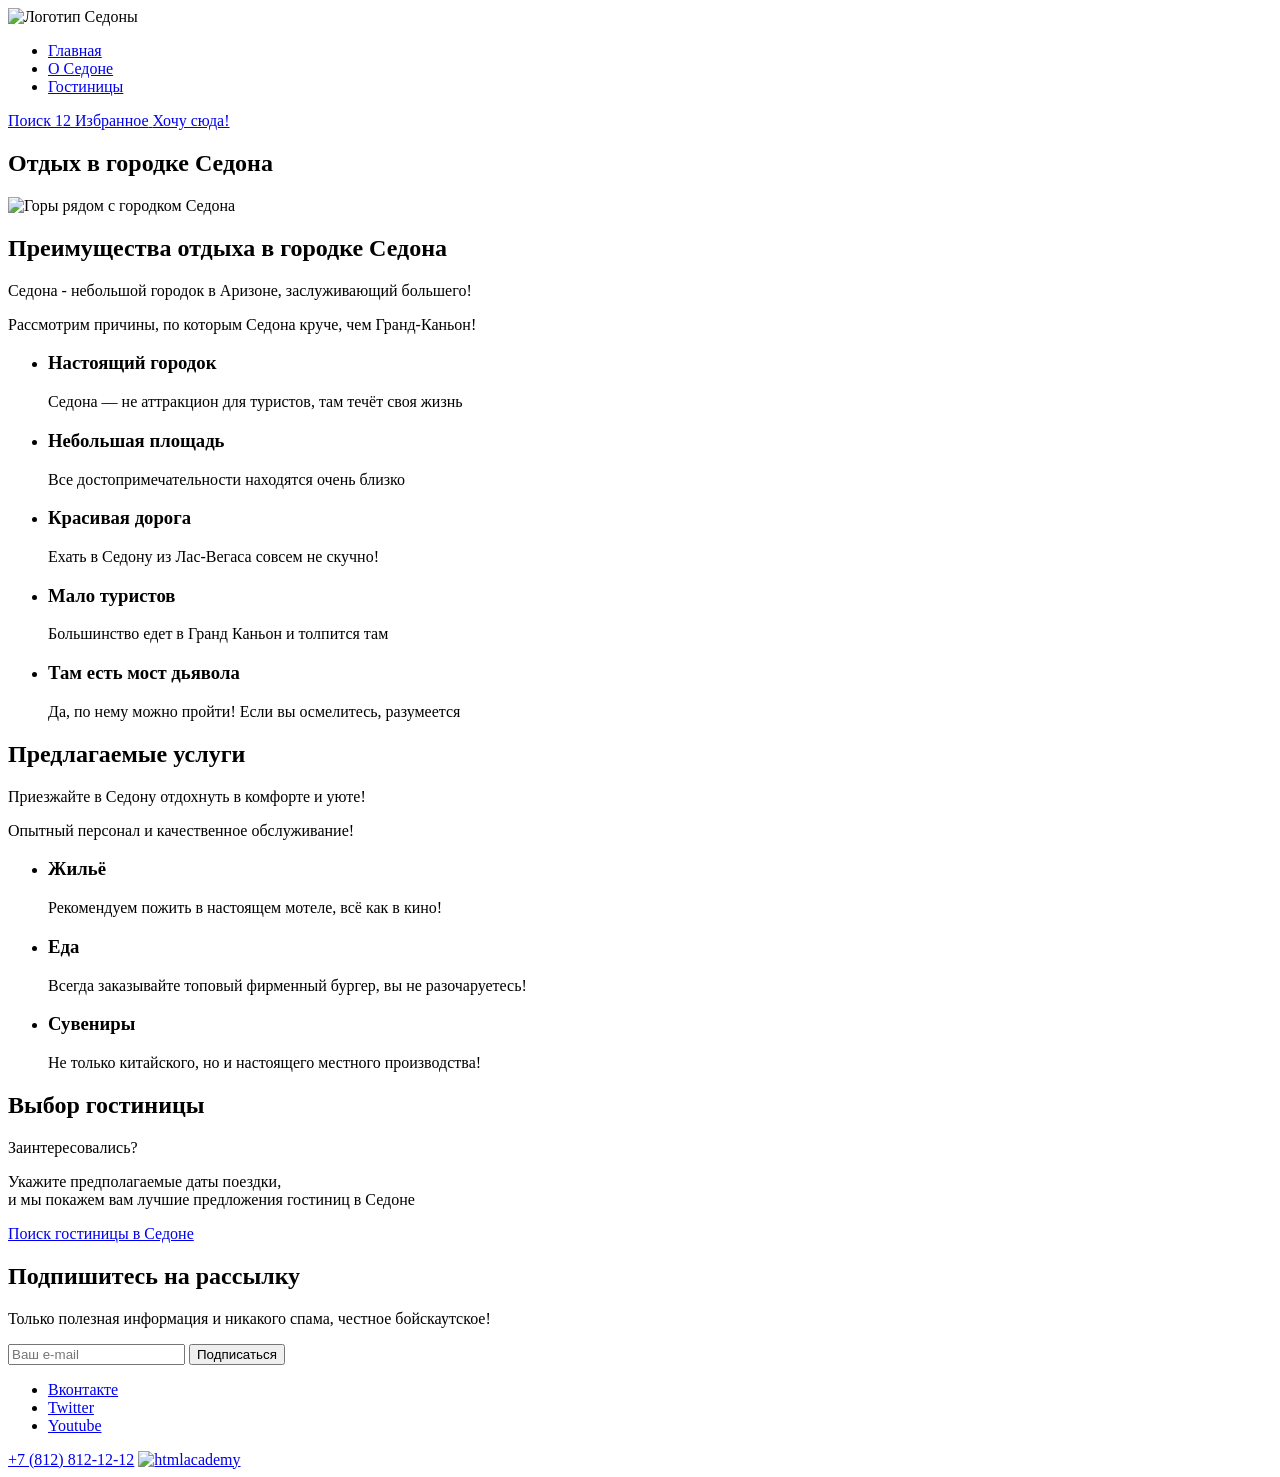
==== index.html @ 70a32791 "Добавляет небольшие правки по разметке" ====
<!DOCTYPE html>
<html lang="ru">
  <head>
    <meta charset="utf-8">
    <meta name="viewport" content="width=device-width, initial-scale=1">
    <title>HTML Academy: Седона</title>
  </head>
  <body>
    <header class="header">
      <a class="logo">
        <img src="#" alt="Логотип Седоны">
      </a>
      <nav class="navigation">
        <ul class="navigation-list">
          <li class="navigation-item">
            <a class="navigation-link" href="#">Главная</a>
          </li>
          <li class="navigation-item">
            <a class="navigation-link" href="#">О Седоне</a>
          </li>
          <li class="navigation-item">
            <a class="navigation-link" href="/catalog.html">Гостиницы</a>
          </li>
        </ul>
      </nav>
      <div class="user-bar">
        <a class="search-link" href="#">
          <span class="visually-hidden">Поиск</span>
        </a>
        <a class="favourites" href="#">
          <span class="favourites-count">12</span>
          <span class="visually-hidden">Избранное</span>
        </a>
        <a class="button-link" href="#">Хочу сюда!</a>
      </div>
    </header>
    <main>
      <section class="hero">
        <h1 class="visually-hidden">Отдых в городке Седона</h1>
        <img class="hero-img" src="#" alt="Горы рядом с городком Седона">
      </section>
      <section class="advantages">
        <h2 class="visually-hidden">Преимущества отдыха в городке Седона</h2>
        <p class="advantages-title">Седона - небольшой городок в Аризоне, заслуживающий большего!</p>
        <p class="advantages-text">Рассмотрим причины, по которым Седона круче, чем Гранд-Каньон!</p>
        <ul class="advantages-list">
          <li class="advantages-item">
            <h3 class="advantages-item-title">Настоящий городок</h3>
            <p class="advantages-item-text">Седона — не аттракцион для туристов, там течёт своя жизнь</p>
          </li>
          <li class="advantages-item">
            <h3 class="advantages-item-title">Небольшая площадь</h3>
            <p class="advantages-item-text">Все достопримечательности находятся очень близко</p>
          </li>
          <li class="advantages-item">
            <h3 class="advantages-item-title">Красивая дорога</h3>
            <p class="advantages-item-text">Ехать в Седону из Лас-Вегаса совсем не скучно!</p>
          </li>
          <li class="advantages-item">
            <h3 class="advantages-item-title">Мало туристов</h3>
            <p class="advantages-item-text">Большинство едет в Гранд Каньон и толпится там</p>
          </li>
          <li class="advantages-item">
            <h3 class="advantages-item-title">Там есть мост дьявола</h3>
            <p class="advantages-item-text">Да, по нему можно пройти! Если вы осмелитесь, разумеется</p>
          </li>
        </ul>
      </section>
      <section class="services">
        <h2 class="visually-hidden">Предлагаемые услуги</h2>
        <p class="services-title">Приезжайте в Седону отдохнуть в комфорте и уюте!</p>
        <p class="services-text">Опытный персонал и качественное обслуживание!</p>
        <ul class="services-list">
          <li class="services-item">
            <h3 class="services-item-title servises-item-title-housing">Жильё</h3>
            <p class="services-item-text">Рекомендуем пожить в настоящем мотеле, всё как в кино!</p>
          </li>
          <li class="services-item">
            <h3 class="services-item-title servises-item-title-eat">Еда</h3>
            <p class="services-item-text">Всегда заказывайте
топовый фирменный бургер, вы не разочаруетесь!</p>
          </li>
          <li class="services-item">
            <h3 class="services-item-title services-item-title-souvenirs">Сувениры</h3>
            <p class="services-item-text">Не только китайского,
но и настоящего местного производства!</p>
          </li>
        </ul>
      </section>
      <section class="hotel-search">
        <h2 class="visually-hidden">Выбор гостиницы</h2>
        <p class="hotel-search-title">Заинтересовались?</p>
        <p class="hotel-search-text">Укажите предполагаемые даты поездки,<br>
          и мы покажем вам лучшие предложения гостиниц в Седоне</p>
        <a class="button-link" href="#">Поиск гостиницы в Седоне</a>
      </section>
      <section class="subscription">
        <h2 class="subscription-title">Подпишитесь на рассылку</h2>
        <p class="subscription-text">Только полезная информация и никакого спама, честное бойскаутское!</p>
        <form class="subscription-form" method="post" action="https://echo.htmlacademy.ru/">
          <input class="subscription-input-email" type="email" name="email" placeholder="Ваш e-mail" required="required">
          <button class="subscription-button" type="submit">Подписаться</button>
        </form>
      </section>
    </main>
    <footer class="footer">
      <ul class="social-list">
        <li class="social-item">
          <a class="social-link social-link-vk" href="#">Вконтакте</a>
        </li>
        <li class="social-item">
          <a class="social-link social-link-twitter" href="#">Twitter</a>
        </li>
        <li class="social-item">
          <a class="social-link social-link-youtube" href="#">Youtube</a>
        </li>
      </ul>
      <a class="footer-phone" href="tel:+78128121212">+7 (812) 812-12-12</a>
      <a class="footer-academy" href="https://htmlacademy.ru/intensive/htmlcss">
        <img src="#" alt="htmlacademy">
      </a>
    </footer>
  </body>
</html>
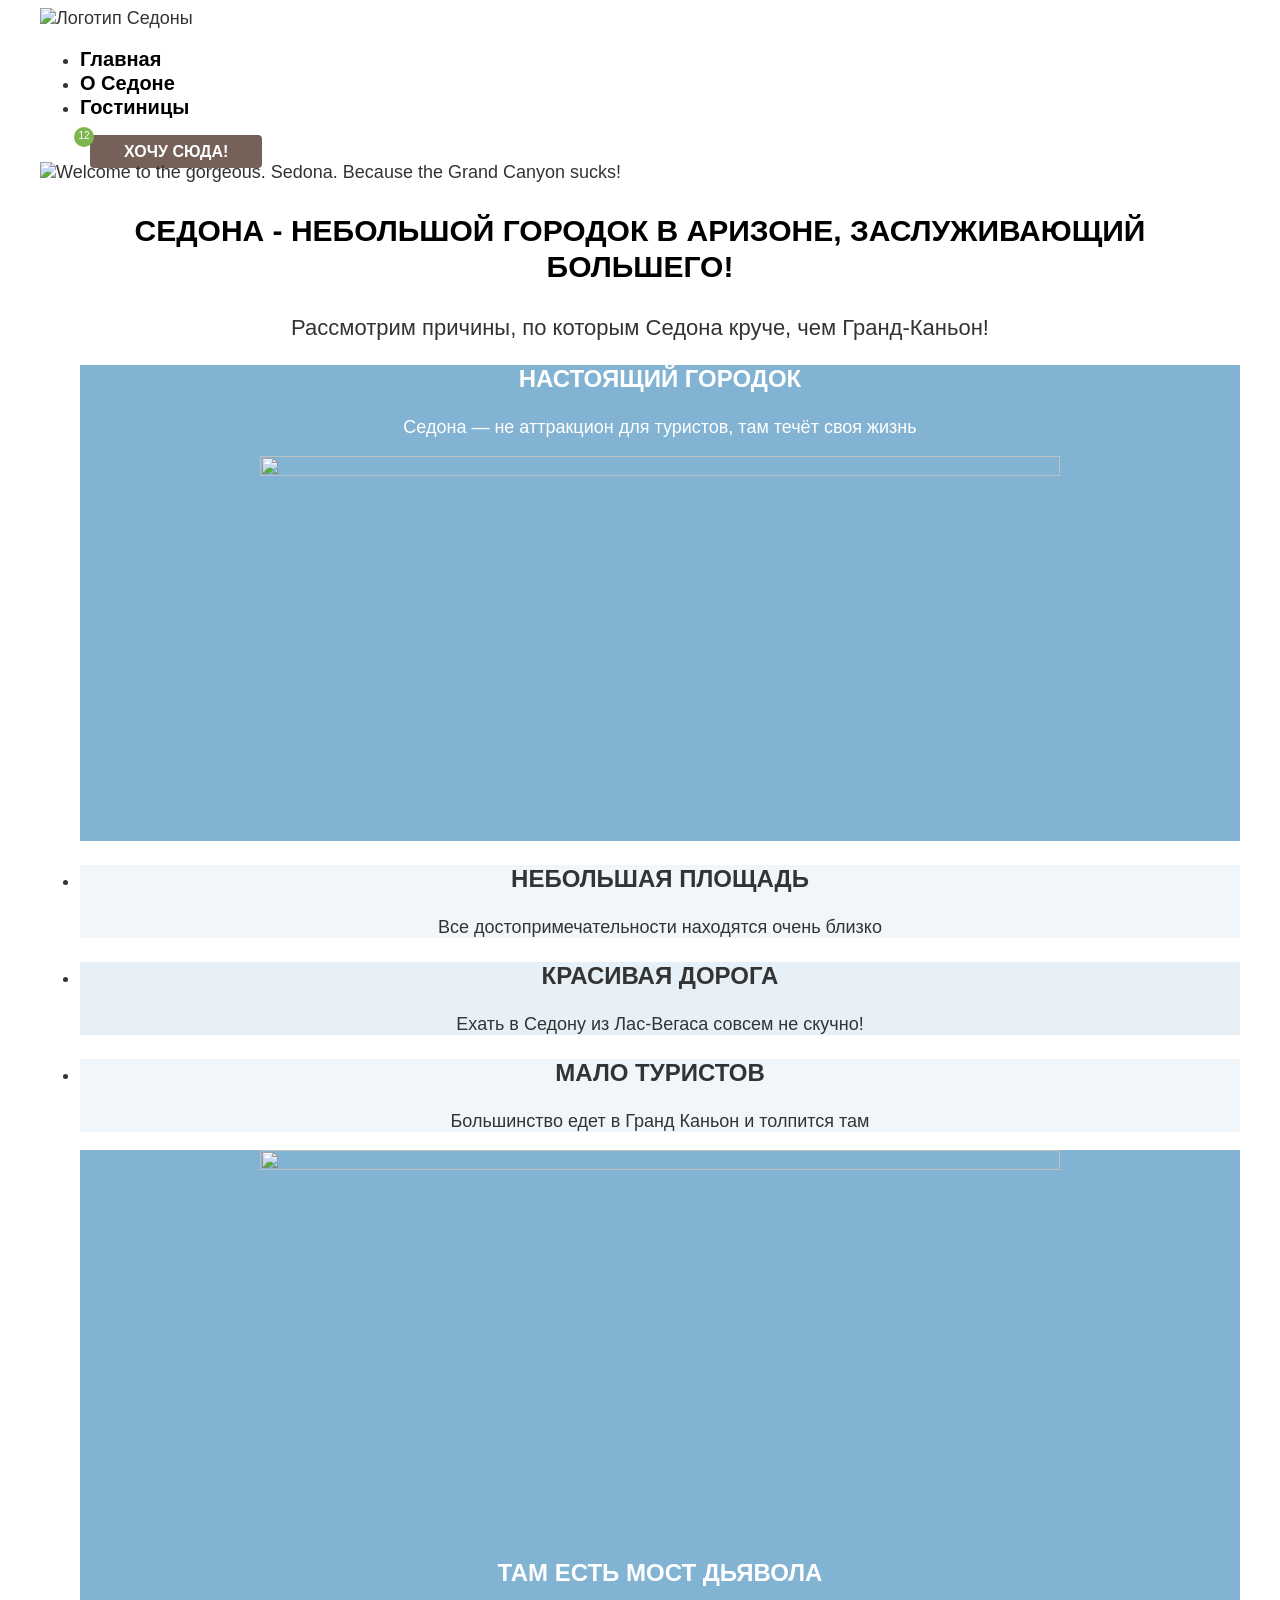
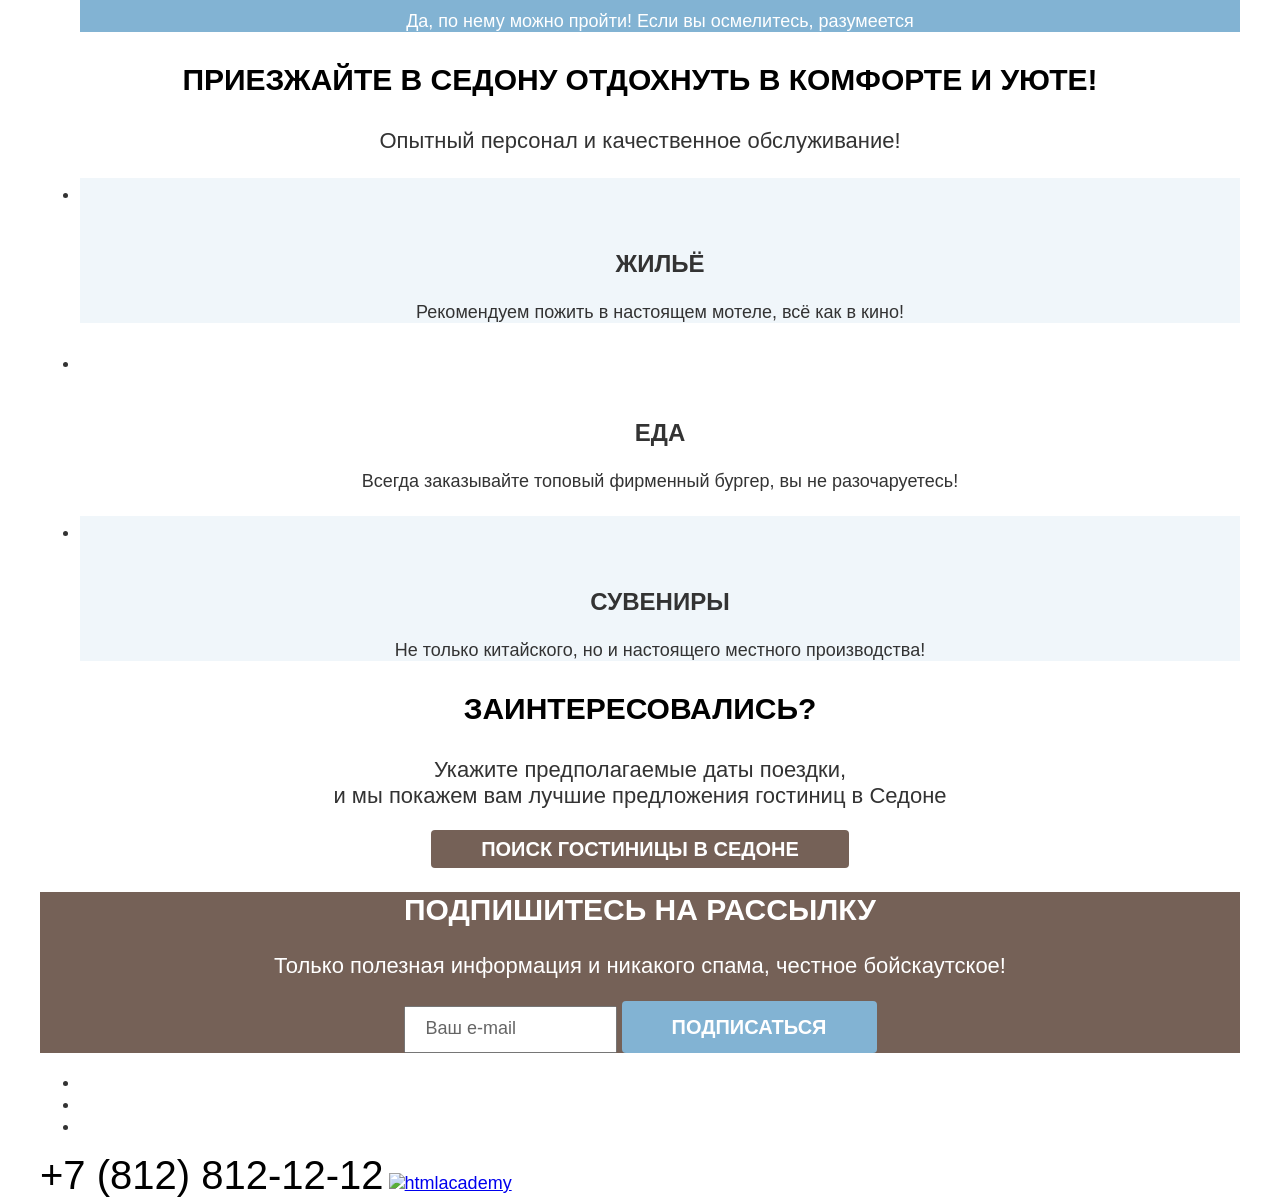
==== commit 04b554b5: "Добавляет базовую стилизацию страницы index.html" ====
--- a/index.html
+++ b/index.html
@@ -4,121 +4,136 @@
     <meta charset="utf-8">
     <meta name="viewport" content="width=device-width, initial-scale=1">
     <title>HTML Academy: Седона</title>
+    <link href="styles/styles.css" rel="stylesheet">
   </head>
   <body>
     <header class="header">
-      <a class="logo">
-        <img src="#" alt="Логотип Седоны">
-      </a>
-      <nav class="navigation">
-        <ul class="navigation-list">
-          <li class="navigation-item">
-            <a class="navigation-link" href="#">Главная</a>
-          </li>
-          <li class="navigation-item">
-            <a class="navigation-link" href="#">О Седоне</a>
-          </li>
-          <li class="navigation-item">
-            <a class="navigation-link" href="/catalog.html">Гостиницы</a>
-          </li>
-        </ul>
-      </nav>
-      <div class="user-bar">
-        <a class="search-link" href="#">
-          <span class="visually-hidden">Поиск</span>
+      <div class="container">
+        <a class="logo">
+          <img src="images/logo.svg" width="140" height="70" alt="Логотип Седоны">
         </a>
-        <a class="favourites" href="#">
-          <span class="favourites-count">12</span>
-          <span class="visually-hidden">Избранное</span>
-        </a>
-        <a class="button-link" href="#">Хочу сюда!</a>
+        <nav class="navigation">
+          <ul class="navigation-list">
+            <li class="navigation-item">
+              <a class="navigation-link" href="#">Главная</a>
+            </li>
+            <li class="navigation-item">
+              <a class="navigation-link" href="#">О Седоне</a>
+            </li>
+            <li class="navigation-item">
+              <a class="navigation-link" href="catalog.html">Гостиницы</a>
+            </li>
+          </ul>
+        </nav>
+        <div class="user-bar">
+          <a class="search-link" href="#">
+            <span class="visually-hidden">Поиск</span>
+          </a>
+          <a class="favourites" href="#">
+            <span class="favourites-count">12</span>
+            <span class="visually-hidden">Избранное</span>
+          </a>
+          <a class="button" href="#">Хочу сюда!</a>
+        </div>
       </div>
     </header>
     <main>
-      <section class="hero">
-        <h1 class="visually-hidden">Отдых в городке Седона</h1>
-        <img class="hero-img" src="#" alt="Горы рядом с городком Седона">
-      </section>
-      <section class="advantages">
-        <h2 class="visually-hidden">Преимущества отдыха в городке Седона</h2>
-        <p class="advantages-title">Седона - небольшой городок в Аризоне, заслуживающий большего!</p>
-        <p class="advantages-text">Рассмотрим причины, по которым Седона круче, чем Гранд-Каньон!</p>
-        <ul class="advantages-list">
-          <li class="advantages-item">
-            <h3 class="advantages-item-title">Настоящий городок</h3>
-            <p class="advantages-item-text">Седона — не аттракцион для туристов, там течёт своя жизнь</p>
+      <div class="container">
+        <section class="hero">
+          <h1 class="visually-hidden">Отдых в городке Седона</h1>
+          <img class="hero-img" src="images/welcome-sedona.png" width="1200" height="485" alt="Welcome to the gorgeous. Sedona. Because the Grand Canyon sucks!">
+        </section>
+        <section class="advantages align-center">
+          <h2 class="visually-hidden">Преимущества отдыха в городке Седона</h2>
+          <p class="section-title">Седона - небольшой городок в Аризоне, заслуживающий большего!</p>
+          <p class="section-top-text">Рассмотрим причины, по которым Седона круче, чем Гранд-Каньон!</p>
+          <ul class="advantages-list">
+            <li class="advantages-item">
+              <h3 class="item-title advantages-item-title">Настоящий городок</h3>
+              <p class="item-text advantages-item-text">Седона — не аттракцион для туристов, там течёт своя жизнь</p>
+              <img class="advantages-item-img" src="images/sedona-city-1.jpg" width="800" height="385" alt="">
+            </li>
+            <li class="advantages-item">
+              <h3 class="item-title advantages-item-title">Небольшая площадь</h3>
+              <p class="item-text advantages-item-text">Все достопримечательности находятся очень близко</p>
+            </li>
+            <li class="advantages-item">
+              <h3 class="item-title advantages-item-title">Красивая дорога</h3>
+              <p class="item-text advantages-item-text">Ехать в Седону из Лас-Вегаса совсем не скучно!</p>
+            </li>
+            <li class="advantages-item">
+              <h3 class="item-title advantages-item-title">Мало туристов</h3>
+              <p class="item-text advantages-item-text">Большинство едет в Гранд Каньон и толпится там</p>
+            </li>
+            <li class="advantages-item">
+              <img class="advantages-item-img" src="images/sedona-city-2.jpg" width="800" height="385" alt="">
+              <h3 class="item-title advantages-item-title">Там есть мост дьявола</h3>
+              <p class="item-text advantages-item-text">Да, по нему можно пройти! Если вы осмелитесь, разумеется</p>
+            </li>
+          </ul>
+        </section>
+        <section class="services align-center">
+          <h2 class="visually-hidden">Предлагаемые услуги</h2>
+          <p class="section-title">Приезжайте в Седону отдохнуть в комфорте и уюте!</p>
+          <p class="section-top-text">Опытный персонал и качественное обслуживание!</p>
+          <ul class="services-list">
+            <li class="services-item">
+              <h3 class="item-title services-item-title servises-item-title-housing">Жильё</h3>
+              <p class="item-text services-item-text">Рекомендуем пожить в настоящем мотеле, всё как в кино!</p>
+            </li>
+            <li class="services-item">
+              <h3 class="item-title services-item-title servises-item-title-eat">Еда</h3>
+              <p class="item-text services-item-text">Всегда заказывайте
+  топовый фирменный бургер, вы не разочаруетесь!</p>
+            </li>
+            <li class="services-item">
+              <h3 class="item-title services-item-title services-item-title-souvenirs">Сувениры</h3>
+              <p class="item-text services-item-text">Не только китайского,
+  но и настоящего местного производства!</p>
+            </li>
+          </ul>
+        </section>
+        <section class="hotel-search align-center">
+          <h2 class="visually-hidden">Выбор гостиницы</h2>
+          <p class="section-title">Заинтересовались?</p>
+          <p class="section-top-text">Укажите предполагаемые даты поездки,<br>
+            и мы покажем вам лучшие предложения гостиниц в Седоне</p>
+          <a class="button button-big" href="#">Поиск гостиницы в Седоне</a>
+        </section>
+        <section class="subscription align-center">
+          <h2 class="section-title subscription-text">Подпишитесь на рассылку</h2>
+          <p class="section-top-text subscription-text">Только полезная информация и никакого спама, честное бойскаутское!</p>
+          <form class="subscription-form" method="post" action="https://echo.htmlacademy.ru/">
+            <input class="subscription-input-email" type="email" name="email" placeholder="Ваш e-mail" required="required">
+            <input class="button button-big subscription-button" type="submit" value="Подписаться">
+          </form>
+        </section>
+      </div>
+    </main>
+    <footer class="footer">
+      <div class="container">
+        <ul class="social-list">
+          <li class="social-item">
+            <a class="social-link social-link-vk" href="#">
+              <span class="visually-hidden">Вконтакте</span>
+            </a>
           </li>
-          <li class="advantages-item">
-            <h3 class="advantages-item-title">Небольшая площадь</h3>
-            <p class="advantages-item-text">Все достопримечательности находятся очень близко</p>
+          <li class="social-item">
+            <a class="social-link social-link-telegram" href="#">
+              <span class="visually-hidden">Telegram</span>
+            </a>
           </li>
-          <li class="advantages-item">
-            <h3 class="advantages-item-title">Красивая дорога</h3>
-            <p class="advantages-item-text">Ехать в Седону из Лас-Вегаса совсем не скучно!</p>
-          </li>
-          <li class="advantages-item">
-            <h3 class="advantages-item-title">Мало туристов</h3>
-            <p class="advantages-item-text">Большинство едет в Гранд Каньон и толпится там</p>
-          </li>
-          <li class="advantages-item">
-            <h3 class="advantages-item-title">Там есть мост дьявола</h3>
-            <p class="advantages-item-text">Да, по нему можно пройти! Если вы осмелитесь, разумеется</p>
+          <li class="social-item">
+            <a class="social-link social-link-youtube" href="#">
+              <span class="visually-hidden">Youtube</span>
+            </a>
           </li>
         </ul>
-      </section>
-      <section class="services">
-        <h2 class="visually-hidden">Предлагаемые услуги</h2>
-        <p class="services-title">Приезжайте в Седону отдохнуть в комфорте и уюте!</p>
-        <p class="services-text">Опытный персонал и качественное обслуживание!</p>
-        <ul class="services-list">
-          <li class="services-item">
-            <h3 class="services-item-title servises-item-title-housing">Жильё</h3>
-            <p class="services-item-text">Рекомендуем пожить в настоящем мотеле, всё как в кино!</p>
-          </li>
-          <li class="services-item">
-            <h3 class="services-item-title servises-item-title-eat">Еда</h3>
-            <p class="services-item-text">Всегда заказывайте
-топовый фирменный бургер, вы не разочаруетесь!</p>
-          </li>
-          <li class="services-item">
-            <h3 class="services-item-title services-item-title-souvenirs">Сувениры</h3>
-            <p class="services-item-text">Не только китайского,
-но и настоящего местного производства!</p>
-          </li>
-        </ul>
-      </section>
-      <section class="hotel-search">
-        <h2 class="visually-hidden">Выбор гостиницы</h2>
-        <p class="hotel-search-title">Заинтересовались?</p>
-        <p class="hotel-search-text">Укажите предполагаемые даты поездки,<br>
-          и мы покажем вам лучшие предложения гостиниц в Седоне</p>
-        <a class="button-link" href="#">Поиск гостиницы в Седоне</a>
-      </section>
-      <section class="subscription">
-        <h2 class="subscription-title">Подпишитесь на рассылку</h2>
-        <p class="subscription-text">Только полезная информация и никакого спама, честное бойскаутское!</p>
-        <form class="subscription-form" method="post" action="https://echo.htmlacademy.ru/">
-          <input class="subscription-input-email" type="email" name="email" placeholder="Ваш e-mail" required="required">
-          <button class="subscription-button" type="submit">Подписаться</button>
-        </form>
-      </section>
-    </main>
-    <footer class="footer">
-      <ul class="social-list">
-        <li class="social-item">
-          <a class="social-link social-link-vk" href="#">Вконтакте</a>
-        </li>
-        <li class="social-item">
-          <a class="social-link social-link-twitter" href="#">Twitter</a>
-        </li>
-        <li class="social-item">
-          <a class="social-link social-link-youtube" href="#">Youtube</a>
-        </li>
-      </ul>
-      <a class="footer-phone" href="tel:+78128121212">+7 (812) 812-12-12</a>
-      <a class="footer-academy" href="https://htmlacademy.ru/intensive/htmlcss">
-        <img src="#" alt="htmlacademy">
-      </a>
+        <a class="footer-phone" href="tel:+78128121212">+7 (812) 812-12-12</a>
+        <a class="footer-academy" href="https://htmlacademy.ru/intensive/htmlcss">
+          <img src="images/html-academy.svg" width="115" height="33" alt="htmlacademy">
+        </a>
+      </div>
     </footer>
   </body>
 </html>
--- a/styles/styles.css
+++ b/styles/styles.css
@@ -0,0 +1,236 @@
+@font-face {
+	font-family: "PT Sans";
+	font-style: normal;
+	font-weight: 400;
+	src: url("../fonts/ptsans-400.woff2") format("woff2");
+	font-display: swap;
+}
+
+@font-face {
+	font-family: "PT Sans";
+	font-style: normal;
+	font-weight: 700;
+	src: url("../fonts/ptsans-700.woff2") format("woff2");
+	font-display: swap;
+}
+
+*,
+*::before,
+*::after {
+  box-sizing: border-box;
+}
+
+body {
+  font-family: "PT Sans", sans-serif;
+  font-weight: 400;
+  font-size: 18px;
+  line-height: 21px;
+  color: #333333;
+}
+
+img {
+  max-width: 100%;
+  height: auto;
+  object-fit: contain;
+}
+
+.container {
+  margin: 0 auto;
+  max-width: 1200px;
+}
+
+.visually-hidden {
+  position: absolute;
+  width: 1px;
+  height: 1px;
+  margin: -1px;
+  border: 0;
+  padding: 0;
+  white-space: nowrap;
+  clip-path: inset(100%);
+  clip: rect(0 0 0 0);
+  overflow: hidden;
+}
+
+.navigation-link {
+  font-weight: 700;
+  font-size: 20px;
+  line-height: 24px;
+  text-decoration: none;
+  color: #000000;
+}
+
+.search-link {
+  display: inline-block;
+  width: 20px;
+  height: 20px;
+  background: url("../images/search.svg") no-repeat;
+}
+
+.favourites {
+  position: relative;
+  display: inline-block;
+  width: 20px;
+  height: 20px;
+  background: url("../images/heart.svg") no-repeat;
+}
+
+.favourites-count {
+  position: absolute;
+  top: -10px;
+  right: -9px;
+  display: block;
+  padding-top: 4px;
+  width: 20px;
+  height: 20px;
+  border-radius: 50%;
+  background-color: #7DB54F;
+  font-size: 10px;
+  line-height: 10px;
+  color: #ffffff;
+  text-align: center;
+}
+
+.button {
+  padding: 8px 34px;
+  background-color: #756157;
+  border-radius: 4px;
+  font-weight: 700;
+  font-size: 16px;
+  line-height: 20px;
+  color: #ffffff;
+  text-decoration: none;
+  text-transform: uppercase;
+}
+
+.button-big {
+  padding: 8px 50px;
+  font-size:20px;
+  line-height: 36px;
+}
+
+.section-title {
+  font-weight: 700;
+  font-size: 30px;
+  line-height: 36px;
+  color: #000000;
+  text-transform: uppercase;
+}
+
+.section-top-text {
+  font-weight: 400;
+  font-size: 22px;
+  line-height: 26px;
+}
+
+.align-center {
+  text-align: center;
+}
+
+.advantages-item {
+  background-color: rgba(131, 179, 211, .12);
+}
+
+.advantages-item:nth-child(3n) {
+  background-color: rgba(131, 179, 211, .20);
+}
+
+.advantages-item:first-child,
+.advantages-item:last-child {
+  background-color: #82B3D3;
+  color: #ffffff;
+}
+
+.item-title {
+  font-size: 24px;
+  font-weight: 700;
+  line-height: 28px;
+  text-transform: uppercase;
+}
+
+.item-text {
+  font-size: 18px;
+  line-height: 21px;
+}
+
+.services-item {
+  background-color: rgba(131, 179, 211, .12);
+}
+
+.services-item:nth-child(3n+2) {
+  background-color: #ffffff;
+}
+
+.services-item-title:before {
+  display: block;
+  margin: 0 auto;
+  width: 74px;
+  height: 72px;
+}
+
+.servises-item-title-housing:before {
+  content: url('../images/housing.svg');
+}
+
+.servises-item-title-eat:before {
+  content: url('../images/eat.svg');
+}
+
+.services-item-title-souvenirs::before {
+  content: url('../images/souvenir.svg');
+}
+
+.subscription {
+  background: #756157 url("../images/subscribe-bg.jpg") no-repeat;
+  background-size: 100% auto;
+}
+
+.subscription-text {
+  color: #ffffff;
+}
+
+.subscription-input-email {
+  padding: 14px 20px;
+}
+
+.subscription-input-email::placeholder {
+  font-family: "PT Sans", sans-serif;
+  font-size: 18px;
+  line-height: 24px;
+  color: #000000;
+  opacity: 60%;
+}
+
+.subscription-button {
+  background-color: #82B3D3;
+  color: #ffffff;
+  border: 0;
+  cursor: pointer;
+}
+
+.social-link {
+  display: inline-block;
+  height: 17px;
+}
+
+.social-link-vk {
+  width: 24px;
+  background: url("../images/vk.svg") no-repeat;
+}
+
+.social-link-telegram {
+  width: 18px;
+  background: url("../images/telegram.svg") no-repeat;
+}
+
+.social-link-youtube {
+  width: 22px;
+  background: url("../images/youtube.svg") no-repeat;
+}
+
+.footer-phone {
+  font-size: 40px;
+  line-height: 40px;;
+  color: #000000;
+  text-decoration: none;
+}
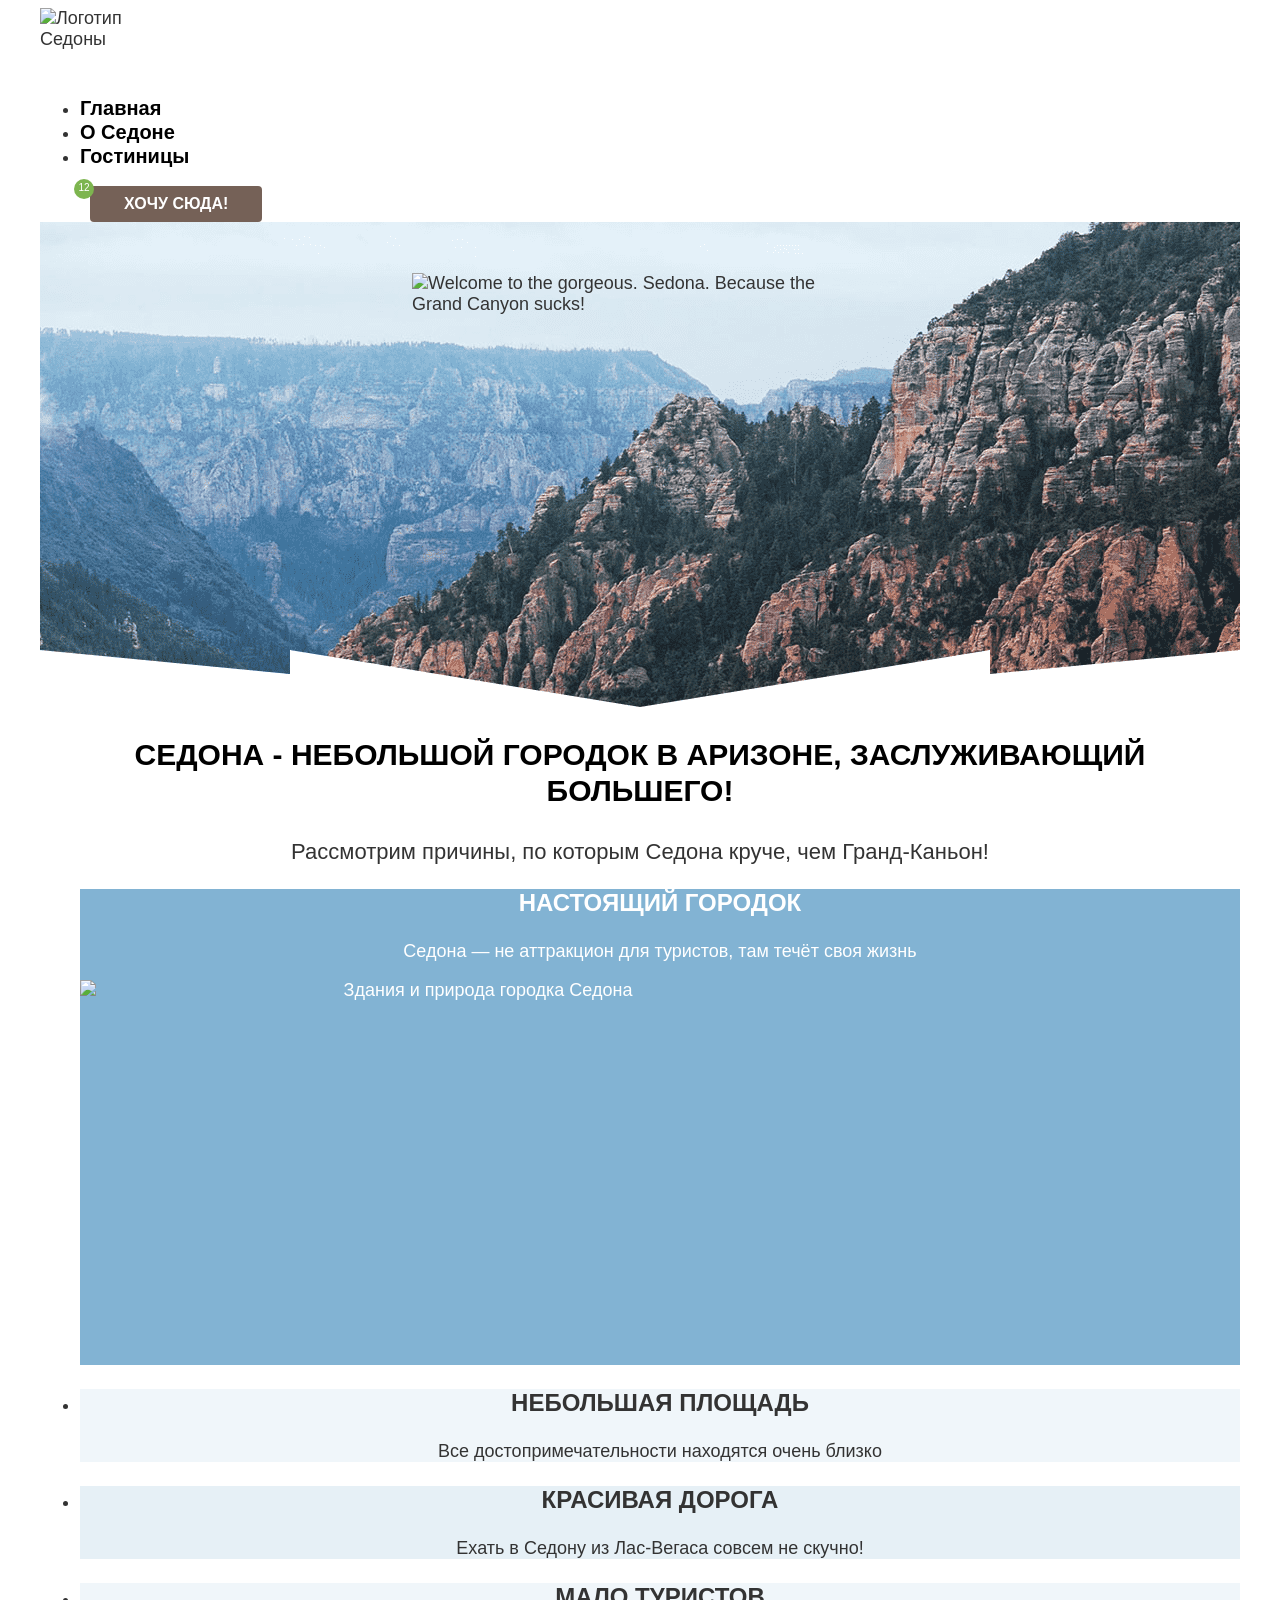
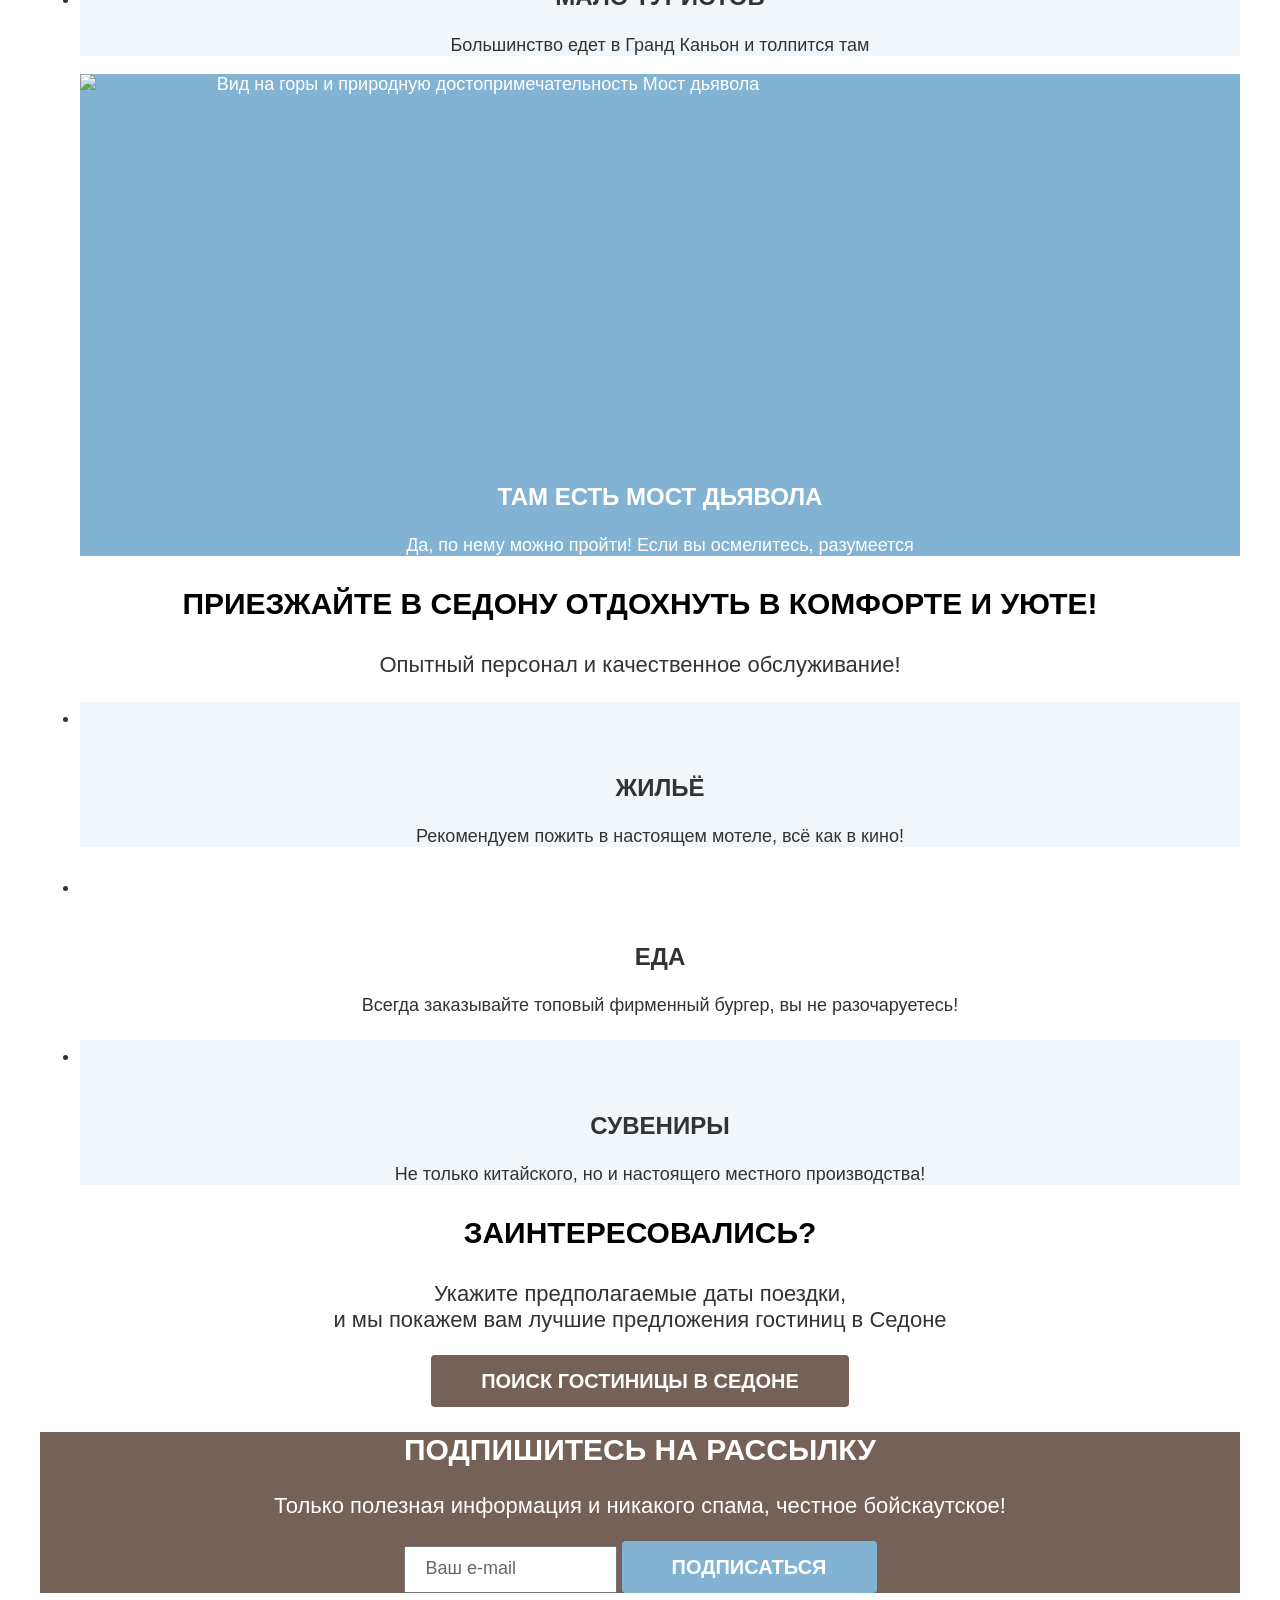
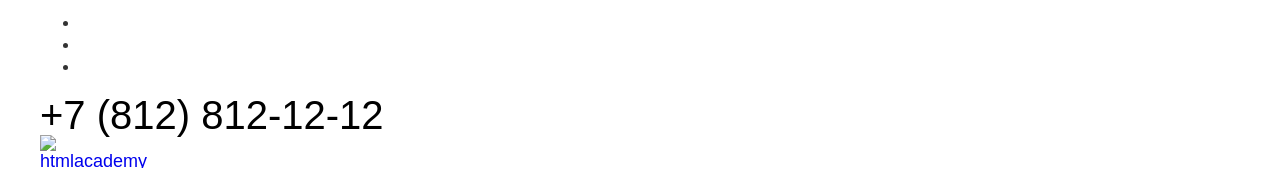
==== commit 19240a65: "Добавляет небольшие правки по кнопкам и ссылкам" ====
--- a/index.html
+++ b/index.html
@@ -15,7 +15,7 @@
         <nav class="navigation">
           <ul class="navigation-list">
             <li class="navigation-item">
-              <a class="navigation-link" href="#">Главная</a>
+              <a class="navigation-link">Главная</a>
             </li>
             <li class="navigation-item">
               <a class="navigation-link" href="#">О Седоне</a>
@@ -41,7 +41,7 @@
       <div class="container">
         <section class="hero">
           <h1 class="visually-hidden">Отдых в городке Седона</h1>
-          <img class="hero-img" src="images/welcome-sedona.png" width="1200" height="485" alt="Welcome to the gorgeous. Sedona. Because the Grand Canyon sucks!">
+          <img class="hero-img" src="images/welcome-sedona-title.svg" width="456" height="351" alt="Welcome to the gorgeous. Sedona. Because the Grand Canyon sucks!">
         </section>
         <section class="advantages align-center">
           <h2 class="visually-hidden">Преимущества отдыха в городке Седона</h2>
@@ -51,7 +51,7 @@
             <li class="advantages-item">
               <h3 class="item-title advantages-item-title">Настоящий городок</h3>
               <p class="item-text advantages-item-text">Седона — не аттракцион для туристов, там течёт своя жизнь</p>
-              <img class="advantages-item-img" src="images/sedona-city-1.jpg" width="800" height="385" alt="">
+              <img class="advantages-item-img" src="images/sedona-city-1.jpg" width="800" height="385" alt="Здания и природа городка Седона">
             </li>
             <li class="advantages-item">
               <h3 class="item-title advantages-item-title">Небольшая площадь</h3>
@@ -66,7 +66,7 @@
               <p class="item-text advantages-item-text">Большинство едет в Гранд Каньон и толпится там</p>
             </li>
             <li class="advantages-item">
-              <img class="advantages-item-img" src="images/sedona-city-2.jpg" width="800" height="385" alt="">
+              <img class="advantages-item-img" src="images/sedona-city-2.jpg" width="800" height="385" alt="Вид на горы и природную достопримечательность Мост дьявола">
               <h3 class="item-title advantages-item-title">Там есть мост дьявола</h3>
               <p class="item-text advantages-item-text">Да, по нему можно пройти! Если вы осмелитесь, разумеется</p>
             </li>
--- a/styles/styles.css
+++ b/styles/styles.css
@@ -29,9 +29,14 @@
 }
 
 img {
+  display: block;
   max-width: 100%;
   height: auto;
   object-fit: contain;
+}
+
+button {
+  font-family: "PT Sans", sans-serif;
 }
 
 .container {
@@ -92,6 +97,7 @@
 }
 
 .button {
+  display: inline-block;
   padding: 8px 34px;
   background-color: #756157;
   border-radius: 4px;
@@ -125,6 +131,18 @@
 
 .align-center {
   text-align: center;
+}
+
+.hero {
+  width: 1200px;
+  height: 485px;
+  background: url("../images/welcome-sedona.png") no-repeat;
+  background-size: 100% auto;
+}
+
+.hero-img {
+  margin: 0 auto;
+  padding-top: 51px;
 }
 
 .advantages-item {
@@ -180,13 +198,178 @@
   content: url('../images/souvenir.svg');
 }
 
+.filter {
+  padding: 35px 70px;
+  background: #6B8EB4 url(../images/filter-bg.jpg) no-repeat;
+  background-size: cover;
+  font-size: 18px;
+  line-height: 23px;
+  color: #ffffff;
+}
+
+.filter-title {
+  margin: 0;
+  font-weight: 700;
+  font-size: 60px;
+  line-height: 78px;
+}
+
+.breadcrumbs-item:not(:last-child) .breadcrumbs-link::after {
+  display: inline-block;
+  margin-left: 10px;
+  width: 8px;
+  height: 12px;
+  content: url('../images/arrow-right.svg');
+}
+
+.breadcrumbs-link {
+  font-size: 16px;
+  line-height: 21px;
+}
+
+.breadcrumbs-link-home {
+  position: relative;
+  display: inline-block;
+  width: 13px;
+  height: 13px;
+  background: url("../images/home.svg") no-repeat;
+  background-size: 100% auto;
+}
+
+.breadcrumbs-link-home::after {
+  position: absolute;
+  left: 15px;
+  top: -4px;
+}
+
+.filter-search-title {
+  font-weight: 700;
+  font-size: 20px;
+  line-height: 24px;
+}
+
+.filter-search-submit-button {
+  padding: 8px 50px;
+  border: none;
+  cursor: pointer;
+  background-color: #82B3D3;
+}
+
+.filter-search-reset-button {
+  padding: 8px 50px;
+  border: none;
+  cursor: pointer;
+  background: none;
+}
+
+.display-button {
+  display: inline-block;
+  width: 48px;
+  height: 48px;
+  border: 2px solid #e5e5e5;
+}
+
+.display-button-tiles {
+  background: url("../images/tiles.svg") 50% 50% no-repeat;
+}
+
+.display-button-cards {
+  background: url("../images/cards.svg") 50% 50% no-repeat;
+}
+
+.display-button-lists {
+  background: url("../images/lists.svg") 50% 50% no-repeat;
+}
+
+.catalog-card-link {
+  text-decoration: none;
+  color: #000000;
+}
+
+.catalog-card-title {
+  font-weight: 700;
+  font-size: 24px;
+  line-height: 28px;
+}
+
+.catalog-card-text {
+  font-size: 18px;
+  line-height: 21px;
+  color: #333333;
+}
+
+.catalog-card-button-link {
+  padding: 8px 26px;
+}
+
+.catalog-card-favourites {
+  padding: 8px 26px;
+  border: none;
+  background-color: #82B3D3;
+  cursor: pointer;
+}
+
+.catalog-card-favourites-add {
+  padding: 8px 26px;
+  border: none;
+  background-color: #7DB54F;
+  cursor: pointer;
+}
+
+.catalog-card-rating {
+  display: inline-block;
+  padding: 9px 22px 8px 23px;
+  font-size: 16px;
+  line-height: 20px;
+  text-transform: uppercase;
+  background-color: #F2F2F2;
+  border-radius: 4px;
+}
+
+.pagination-link {
+  display: inline-block;
+  padding: 12px;
+  width: 60px;
+  height: 60px;
+  font-weight: 700;
+  font-size: 20px;
+  line-height: 36px;
+  text-align: center;
+  text-decoration: none;
+  color: #ffffff;
+  background-color: #82B3D3;
+  border-radius: 4px;
+}
+
+.pagination-current {
+  color: #000000;
+  background-color: #F2F2F2;
+}
+
+.pagination-none {
+  color: #000000;
+  background: none;
+}
+
 .subscription {
   background: #756157 url("../images/subscribe-bg.jpg") no-repeat;
   background-size: 100% auto;
 }
 
+.subscription-no-bg {
+  background: none;
+}
+
 .subscription-text {
   color: #ffffff;
+}
+
+.subscription-no-bg .subscription-text {
+  color: #333333;
+}
+
+.subscription-no-bg .section-title {
+  color: #000000;
 }
 
 .subscription-input-email {
@@ -230,7 +413,7 @@
 
 .footer-phone {
   font-size: 40px;
-  line-height: 40px;;
+  line-height: 40px;
   color: #000000;
   text-decoration: none;
 }
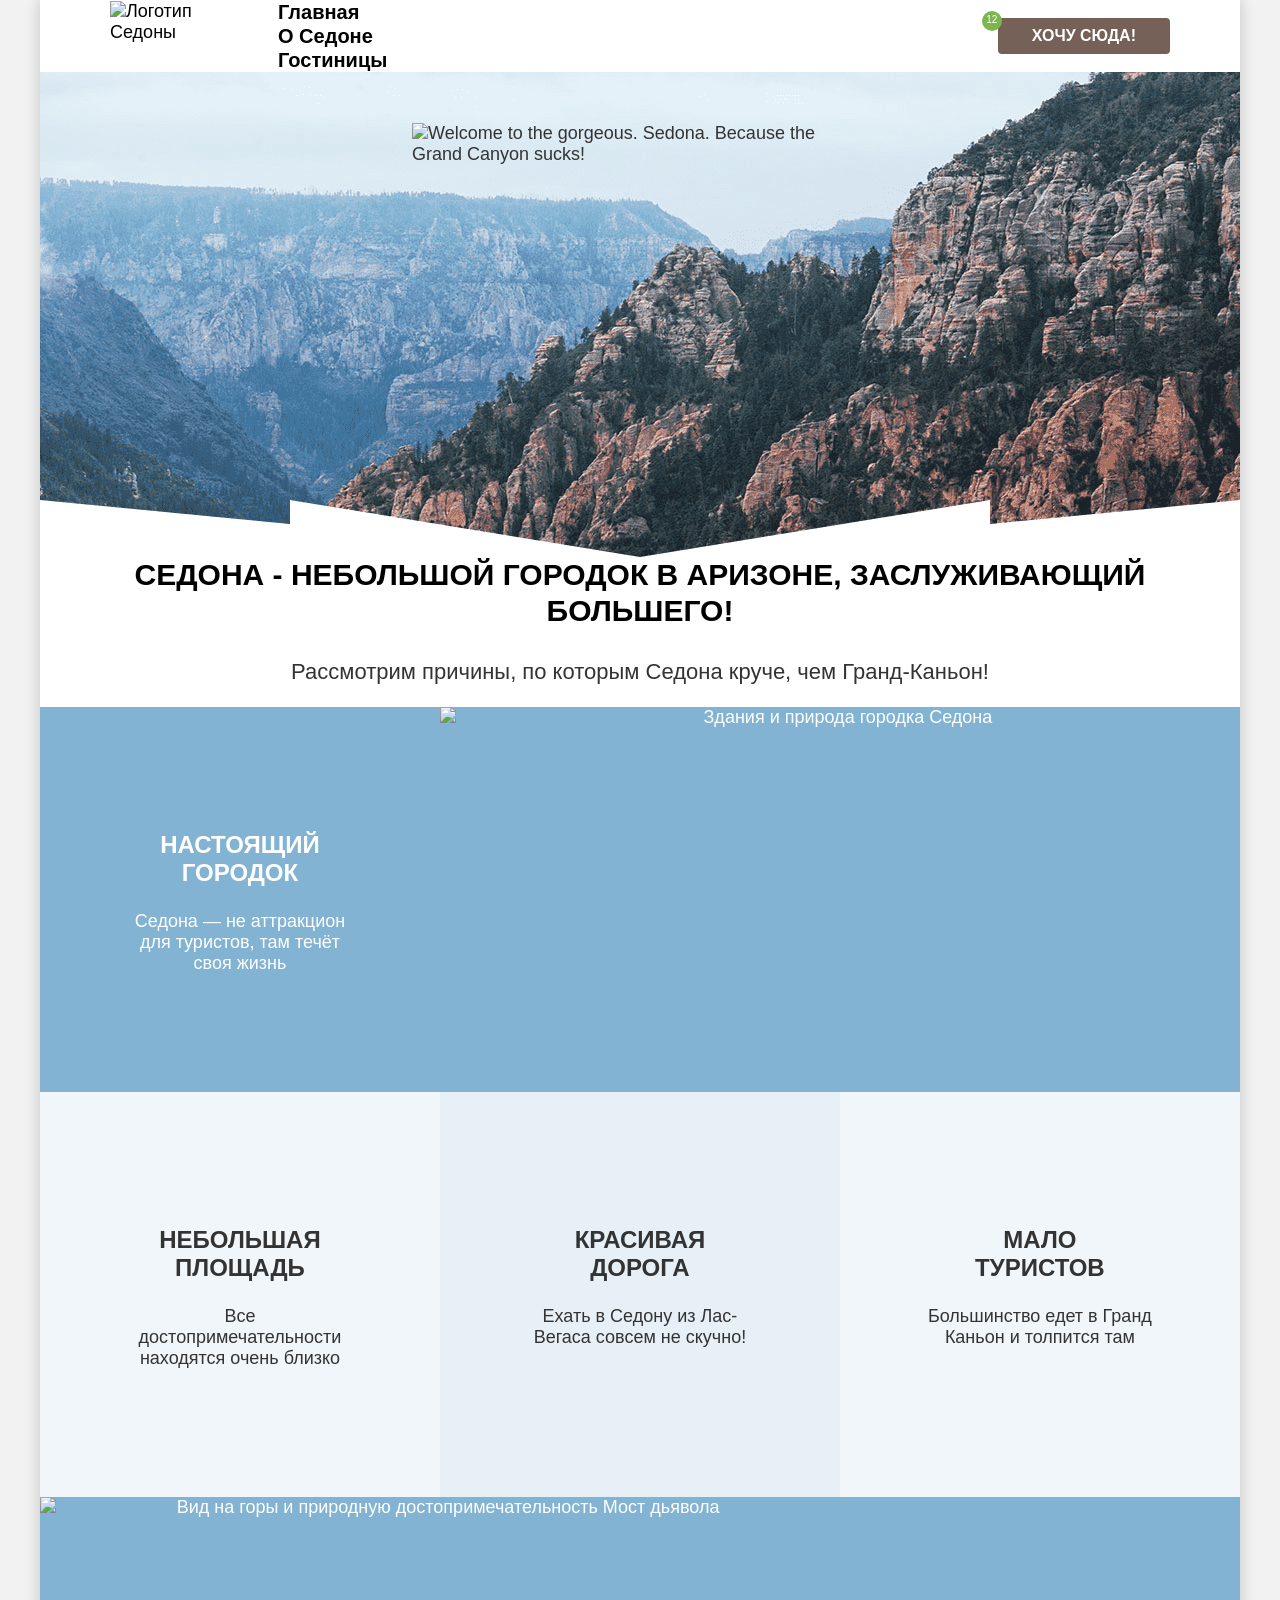
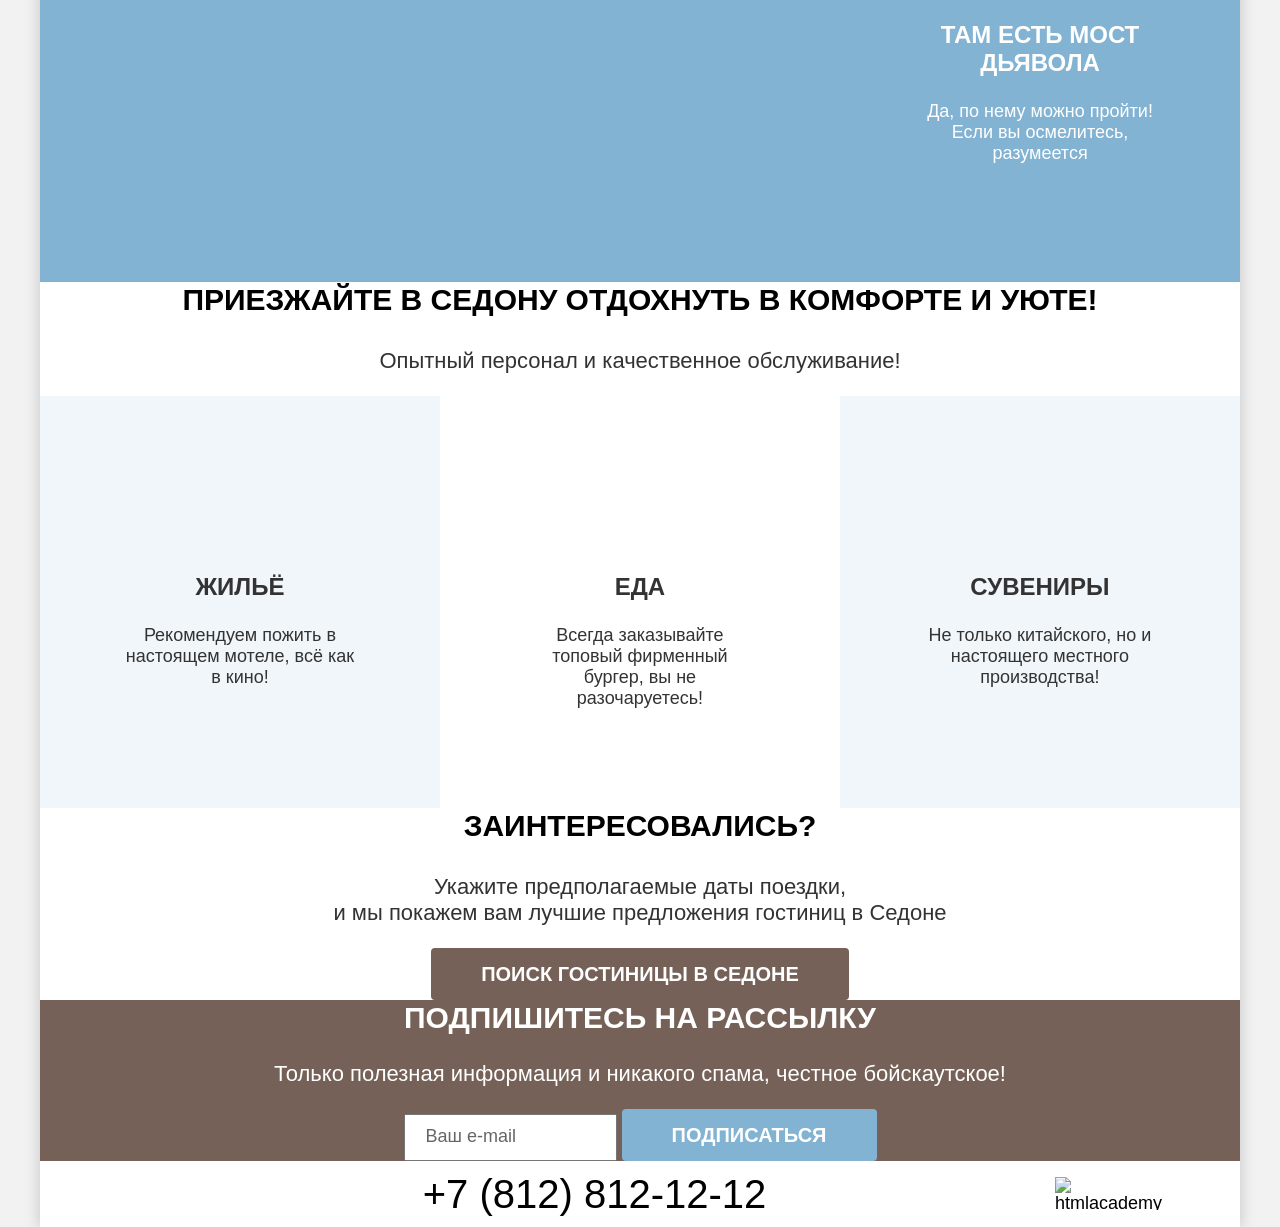
==== commit 7765b616: "Добавляет небольшие технические правки по стилям" ====
--- a/index.html
+++ b/index.html
@@ -7,13 +7,13 @@
     <link href="styles/styles.css" rel="stylesheet">
   </head>
   <body>
-    <header class="header">
-      <div class="container">
+    <div class="container">
+      <header class="header">
         <a class="logo">
           <img src="images/logo.svg" width="140" height="70" alt="Логотип Седоны">
         </a>
         <nav class="navigation">
-          <ul class="navigation-list">
+          <ul class="list-reset navigation-list">
             <li class="navigation-item">
               <a class="navigation-link">Главная</a>
             </li>
@@ -35,48 +35,50 @@
           </a>
           <a class="button" href="#">Хочу сюда!</a>
         </div>
-      </div>
-    </header>
-    <main>
-      <div class="container">
+      </header>
+      <main>
         <section class="hero">
           <h1 class="visually-hidden">Отдых в городке Седона</h1>
           <img class="hero-img" src="images/welcome-sedona-title.svg" width="456" height="351" alt="Welcome to the gorgeous. Sedona. Because the Grand Canyon sucks!">
         </section>
-        <section class="advantages align-center">
+        <section class="advantages">
           <h2 class="visually-hidden">Преимущества отдыха в городке Седона</h2>
           <p class="section-title">Седона - небольшой городок в Аризоне, заслуживающий большего!</p>
-          <p class="section-top-text">Рассмотрим причины, по которым Седона круче, чем Гранд-Каньон!</p>
-          <ul class="advantages-list">
-            <li class="advantages-item">
-              <h3 class="item-title advantages-item-title">Настоящий городок</h3>
-              <p class="item-text advantages-item-text">Седона — не аттракцион для туристов, там течёт своя жизнь</p>
+          <p class="section-big-text">Рассмотрим причины, по которым Седона круче, чем Гранд-Каньон!</p>
+          <ul class="list-reset advantages-list">
+            <li class="advantages-item advantages-item-dark">
+              <div class="advantages-item-text-block">
+                <h3 class="item-title advantages-item-title">Настоящий городок</h3>
+                <p class="item-text advantages-item-text">Седона — не аттракцион для туристов, там течёт своя жизнь</p>
+              </div>
               <img class="advantages-item-img" src="images/sedona-city-1.jpg" width="800" height="385" alt="Здания и природа городка Седона">
             </li>
             <li class="advantages-item">
-              <h3 class="item-title advantages-item-title">Небольшая площадь</h3>
+              <h3 class="item-title advantages-item-title">Небольшая<br>площадь</h3>
               <p class="item-text advantages-item-text">Все достопримечательности находятся очень близко</p>
             </li>
             <li class="advantages-item">
-              <h3 class="item-title advantages-item-title">Красивая дорога</h3>
+              <h3 class="item-title advantages-item-title">Красивая<br>дорога</h3>
               <p class="item-text advantages-item-text">Ехать в Седону из Лас-Вегаса совсем не скучно!</p>
             </li>
             <li class="advantages-item">
-              <h3 class="item-title advantages-item-title">Мало туристов</h3>
+              <h3 class="item-title advantages-item-title">Мало<br>туристов</h3>
               <p class="item-text advantages-item-text">Большинство едет в Гранд Каньон и толпится там</p>
             </li>
-            <li class="advantages-item">
+            <li class="advantages-item advantages-item-dark advantages-item-reverse">
+              <div class="advantages-item-text-block">
+                <h3 class="item-title advantages-item-title">Там есть мост дьявола</h3>
+                <p class="item-text advantages-item-text">Да, по нему можно пройти! Если вы осмелитесь, разумеется</p>
+              </div>
               <img class="advantages-item-img" src="images/sedona-city-2.jpg" width="800" height="385" alt="Вид на горы и природную достопримечательность Мост дьявола">
-              <h3 class="item-title advantages-item-title">Там есть мост дьявола</h3>
-              <p class="item-text advantages-item-text">Да, по нему можно пройти! Если вы осмелитесь, разумеется</p>
             </li>
           </ul>
         </section>
-        <section class="services align-center">
+        <section class="services">
           <h2 class="visually-hidden">Предлагаемые услуги</h2>
           <p class="section-title">Приезжайте в Седону отдохнуть в комфорте и уюте!</p>
-          <p class="section-top-text">Опытный персонал и качественное обслуживание!</p>
-          <ul class="services-list">
+          <p class="section-big-text">Опытный персонал и качественное обслуживание!</p>
+          <ul class="list-reset services-list">
             <li class="services-item">
               <h3 class="item-title services-item-title servises-item-title-housing">Жильё</h3>
               <p class="item-text services-item-text">Рекомендуем пожить в настоящем мотеле, всё как в кино!</p>
@@ -93,26 +95,24 @@
             </li>
           </ul>
         </section>
-        <section class="hotel-search align-center">
+        <section class="hotel-search">
           <h2 class="visually-hidden">Выбор гостиницы</h2>
           <p class="section-title">Заинтересовались?</p>
-          <p class="section-top-text">Укажите предполагаемые даты поездки,<br>
+          <p class="section-big-text">Укажите предполагаемые даты поездки,<br>
             и мы покажем вам лучшие предложения гостиниц в Седоне</p>
-          <a class="button button-big" href="#">Поиск гостиницы в Седоне</a>
+          <a class="button hotel-search-button" href="catalog.html">Поиск гостиницы в Седоне</a>
         </section>
-        <section class="subscription align-center">
-          <h2 class="section-title subscription-text">Подпишитесь на рассылку</h2>
-          <p class="section-top-text subscription-text">Только полезная информация и никакого спама, честное бойскаутское!</p>
+        <section class="subscription">
+          <h2 class="section-title">Подпишитесь на рассылку</h2>
+          <p class="section-big-text">Только полезная информация и никакого спама, честное бойскаутское!</p>
           <form class="subscription-form" method="post" action="https://echo.htmlacademy.ru/">
             <input class="subscription-input-email" type="email" name="email" placeholder="Ваш e-mail" required="required">
-            <input class="button button-big subscription-button" type="submit" value="Подписаться">
+            <input class="button subscription-button" type="submit" value="Подписаться">
           </form>
         </section>
-      </div>
-    </main>
-    <footer class="footer">
-      <div class="container">
-        <ul class="social-list">
+      </main>
+      <footer class="footer">
+        <ul class="list-reset social-list">
           <li class="social-item">
             <a class="social-link social-link-vk" href="#">
               <span class="visually-hidden">Вконтакте</span>
@@ -133,7 +133,7 @@
         <a class="footer-academy" href="https://htmlacademy.ru/intensive/htmlcss">
           <img src="images/html-academy.svg" width="115" height="33" alt="htmlacademy">
         </a>
-      </div>
-    </footer>
+      </footer>
+    </div>
   </body>
 </html>
--- a/styles/styles.css
+++ b/styles/styles.css
@@ -20,12 +20,19 @@
   box-sizing: border-box;
 }
 
+html {
+  height: 100%;
+}
+
 body {
+  margin: 0;
+  height: 100%;
   font-family: "PT Sans", sans-serif;
   font-weight: 400;
   font-size: 18px;
   line-height: 21px;
   color: #333333;
+  background-color: #f2f2f2;
 }
 
 img {
@@ -35,13 +42,22 @@
   object-fit: contain;
 }
 
-button {
-  font-family: "PT Sans", sans-serif;
+a {
+  color: #000000;
 }
 
 .container {
+  display: flex;
+  flex-direction: column;
   margin: 0 auto;
-  max-width: 1200px;
+  width: 1200px;
+  min-height: 100%;
+  background-color: #ffffff;
+  box-shadow: 0 0 15px rgba(0, 0, 0, 0.2);
+}
+
+.main-container {
+  flex-grow: 1;
 }
 
 .visually-hidden {
@@ -55,6 +71,71 @@
   clip-path: inset(100%);
   clip: rect(0 0 0 0);
   overflow: hidden;
+}
+
+.list-reset {
+  margin: 0;
+  padding: 0;
+  list-style: none;
+}
+
+.button {
+  display: inline-block;
+  padding: 8px 34px;
+  font-family: inherit;
+  font-weight: 700;
+  font-size: 16px;
+  line-height: 20px;
+  color: #ffffff;
+  text-decoration: none;
+  text-transform: uppercase;
+  background-color: #756157;
+  border-radius: 4px;
+  border: 0;
+  cursor: pointer;
+}
+
+.section-title {
+  margin-top: 0;
+  font-weight: 700;
+  font-size: 30px;
+  line-height: 36px;
+  color: #000000;
+  text-transform: uppercase;
+}
+
+.section-big-text {
+  font-size: 22px;
+  line-height: 26px;
+}
+
+.item-title {
+  font-size: 24px;
+  font-weight: 700;
+  line-height: 28px;
+  text-transform: uppercase;
+}
+
+.item-text {
+  font-size: 18px;
+  line-height: 21px;
+}
+
+.header,
+.footer {
+  display: flex;
+  justify-content: space-between;
+  align-items: center;
+  padding-left: 70px;
+  padding-right: 70px;
+}
+
+.logo {
+  margin-right: 28px;
+}
+
+.navigation {
+  flex-grow: 1;
 }
 
 .navigation-link {
@@ -96,43 +177,6 @@
   text-align: center;
 }
 
-.button {
-  display: inline-block;
-  padding: 8px 34px;
-  background-color: #756157;
-  border-radius: 4px;
-  font-weight: 700;
-  font-size: 16px;
-  line-height: 20px;
-  color: #ffffff;
-  text-decoration: none;
-  text-transform: uppercase;
-}
-
-.button-big {
-  padding: 8px 50px;
-  font-size:20px;
-  line-height: 36px;
-}
-
-.section-title {
-  font-weight: 700;
-  font-size: 30px;
-  line-height: 36px;
-  color: #000000;
-  text-transform: uppercase;
-}
-
-.section-top-text {
-  font-weight: 400;
-  font-size: 22px;
-  line-height: 26px;
-}
-
-.align-center {
-  text-align: center;
-}
-
 .hero {
   width: 1200px;
   height: 485px;
@@ -145,7 +189,19 @@
   padding-top: 51px;
 }
 
+.advantages {
+  text-align: center;
+}
+
+.advantages-list {
+  display: flex;
+  flex-wrap: wrap;
+}
+
 .advantages-item {
+  padding: 110px 85px;
+  flex-basis: 33.33%;
+  align-items: center;
   background-color: rgba(131, 179, 211, .12);
 }
 
@@ -153,25 +209,40 @@
   background-color: rgba(131, 179, 211, .20);
 }
 
-.advantages-item:first-child,
-.advantages-item:last-child {
+.advantages-item-dark {
+  display: flex;
+  padding: 0;
+  flex-basis: 100%;
   background-color: #82B3D3;
   color: #ffffff;
 }
 
-.item-title {
-  font-size: 24px;
-  font-weight: 700;
-  line-height: 28px;
-  text-transform: uppercase;
-}
-
-.item-text {
-  font-size: 18px;
-  line-height: 21px;
+.advantages-item-reverse {
+  flex-direction: row-reverse;
+}
+
+.advantages-item-text-block {
+  padding-left: 85px;
+  padding-right: 85px;
+  width: 33.33%;
+}
+
+.advantages-item-img {
+  width: 66.66%;
+}
+
+.services {
+  text-align: center;
+}
+
+.services-list {
+  display: flex;
+  flex-wrap: wrap;
 }
 
 .services-item {
+  padding: 81px 85px;
+  flex-basis: 33.33%;
   background-color: rgba(131, 179, 211, .12);
 }
 
@@ -196,6 +267,16 @@
 
 .services-item-title-souvenirs::before {
   content: url('../images/souvenir.svg');
+}
+
+.hotel-search {
+  text-align: center;
+}
+
+.hotel-search-button {
+  padding: 8px 50px;
+  font-size:20px;
+  line-height: 36px;
 }
 
 .filter {
@@ -214,9 +295,72 @@
   line-height: 78px;
 }
 
-.breadcrumbs-item:not(:last-child) .breadcrumbs-link::after {
-  display: inline-block;
-  margin-left: 10px;
+.filter-search {
+  display: flex;
+  justify-content: space-between;
+}
+
+.filter-search-title {
+  font-weight: 700;
+  font-size: 20px;
+  line-height: 24px;
+}
+
+.filter-search-group {
+  padding: 0;
+  border: 0;
+}
+
+.filter-search-left-block {
+  display: flex;
+  justify-content: space-between;
+  width: 370px;
+}
+
+.filter-search-left-block .filter-search-group {
+  width: 150px;
+}
+
+.filter-search-right-block {
+  display: flex;
+  justify-content: space-between;
+  width: 550px;
+}
+
+.filter-search-right-block .filter-search-group {
+  width: 288px;
+}
+
+.filter-search-button-block {
+  width: 191px;
+}
+
+.filter-search-button-submit,
+.filter-search-button-reset {
+  padding: 8px 50px;
+  width: 190px;
+  text-align: center;
+}
+
+.filter-search-button-submit {
+  background-color: #82B3D3;
+}
+
+.filter-search-button-reset {
+  background: none;
+}
+
+.breadcrumbs-item {
+  display: inline-block;
+}
+
+.breadcrumbs-item:not(:last-child) {
+  margin-right: 5px;
+}
+
+.breadcrumbs-item:not(:last-child)::after {
+  display: inline-block;
+  margin-left: 7px;
   width: 8px;
   height: 12px;
   content: url('../images/arrow-right.svg');
@@ -225,10 +369,10 @@
 .breadcrumbs-link {
   font-size: 16px;
   line-height: 21px;
+  color: #ffffff;
 }
 
 .breadcrumbs-link-home {
-  position: relative;
   display: inline-block;
   width: 13px;
   height: 13px;
@@ -236,32 +380,6 @@
   background-size: 100% auto;
 }
 
-.breadcrumbs-link-home::after {
-  position: absolute;
-  left: 15px;
-  top: -4px;
-}
-
-.filter-search-title {
-  font-weight: 700;
-  font-size: 20px;
-  line-height: 24px;
-}
-
-.filter-search-submit-button {
-  padding: 8px 50px;
-  border: none;
-  cursor: pointer;
-  background-color: #82B3D3;
-}
-
-.filter-search-reset-button {
-  padding: 8px 50px;
-  border: none;
-  cursor: pointer;
-  background: none;
-}
-
 .display-button {
   display: inline-block;
   width: 48px;
@@ -279,6 +397,36 @@
 
 .display-button-lists {
   background: url("../images/lists.svg") 50% 50% no-repeat;
+}
+
+.catalog {
+  padding: 50px 70px 60px;
+}
+
+.catalog-header {
+  display: flex;
+  justify-content: space-between;
+  align-items: center;
+}
+
+.catalog-header .section-title {
+  flex-grow: 1;
+  margin-bottom: 0;
+}
+
+.catalog-header .sorting {
+  margin-right: 70px;
+}
+
+.catalog-list {
+  display: flex;
+  flex-wrap: wrap;
+  justify-content: space-between;
+}
+
+.catalog-card {
+  padding: 20px;
+  width: 340px;
 }
 
 .catalog-card-link {
@@ -298,22 +446,18 @@
   color: #333333;
 }
 
-.catalog-card-button-link {
+.catalog-button-more {
   padding: 8px 26px;
 }
 
-.catalog-card-favourites {
+.catalog-button-add {
   padding: 8px 26px;
-  border: none;
   background-color: #82B3D3;
-  cursor: pointer;
-}
-
-.catalog-card-favourites-add {
+}
+
+.catalog-button-favorites {
   padding: 8px 26px;
-  border: none;
   background-color: #7DB54F;
-  cursor: pointer;
 }
 
 .catalog-card-rating {
@@ -326,6 +470,14 @@
   border-radius: 4px;
 }
 
+.pagination {
+  display: flex;
+}
+
+.pagination-item:not(:last-child) {
+  margin-right: 8px;
+}
+
 .pagination-link {
   display: inline-block;
   padding: 12px;
@@ -354,30 +506,30 @@
 .subscription {
   background: #756157 url("../images/subscribe-bg.jpg") no-repeat;
   background-size: 100% auto;
-}
-
-.subscription-no-bg {
+  color: #ffffff;
+  text-align: center;
+}
+
+.subscription .section-title {
+  color: #ffffff;
+}
+
+.subscription-inner {
   background: none;
-}
-
-.subscription-text {
-  color: #ffffff;
-}
-
-.subscription-no-bg .subscription-text {
   color: #333333;
 }
 
-.subscription-no-bg .section-title {
+.subscription-inner .section-title {
   color: #000000;
 }
 
 .subscription-input-email {
+  font-family: inherit;
   padding: 14px 20px;
 }
 
 .subscription-input-email::placeholder {
-  font-family: "PT Sans", sans-serif;
+  font-family: inherit;
   font-size: 18px;
   line-height: 24px;
   color: #000000;
@@ -385,10 +537,10 @@
 }
 
 .subscription-button {
+  padding: 8px 50px;
+  font-size:20px;
+  line-height: 36px;
   background-color: #82B3D3;
-  color: #ffffff;
-  border: 0;
-  cursor: pointer;
 }
 
 .social-link {
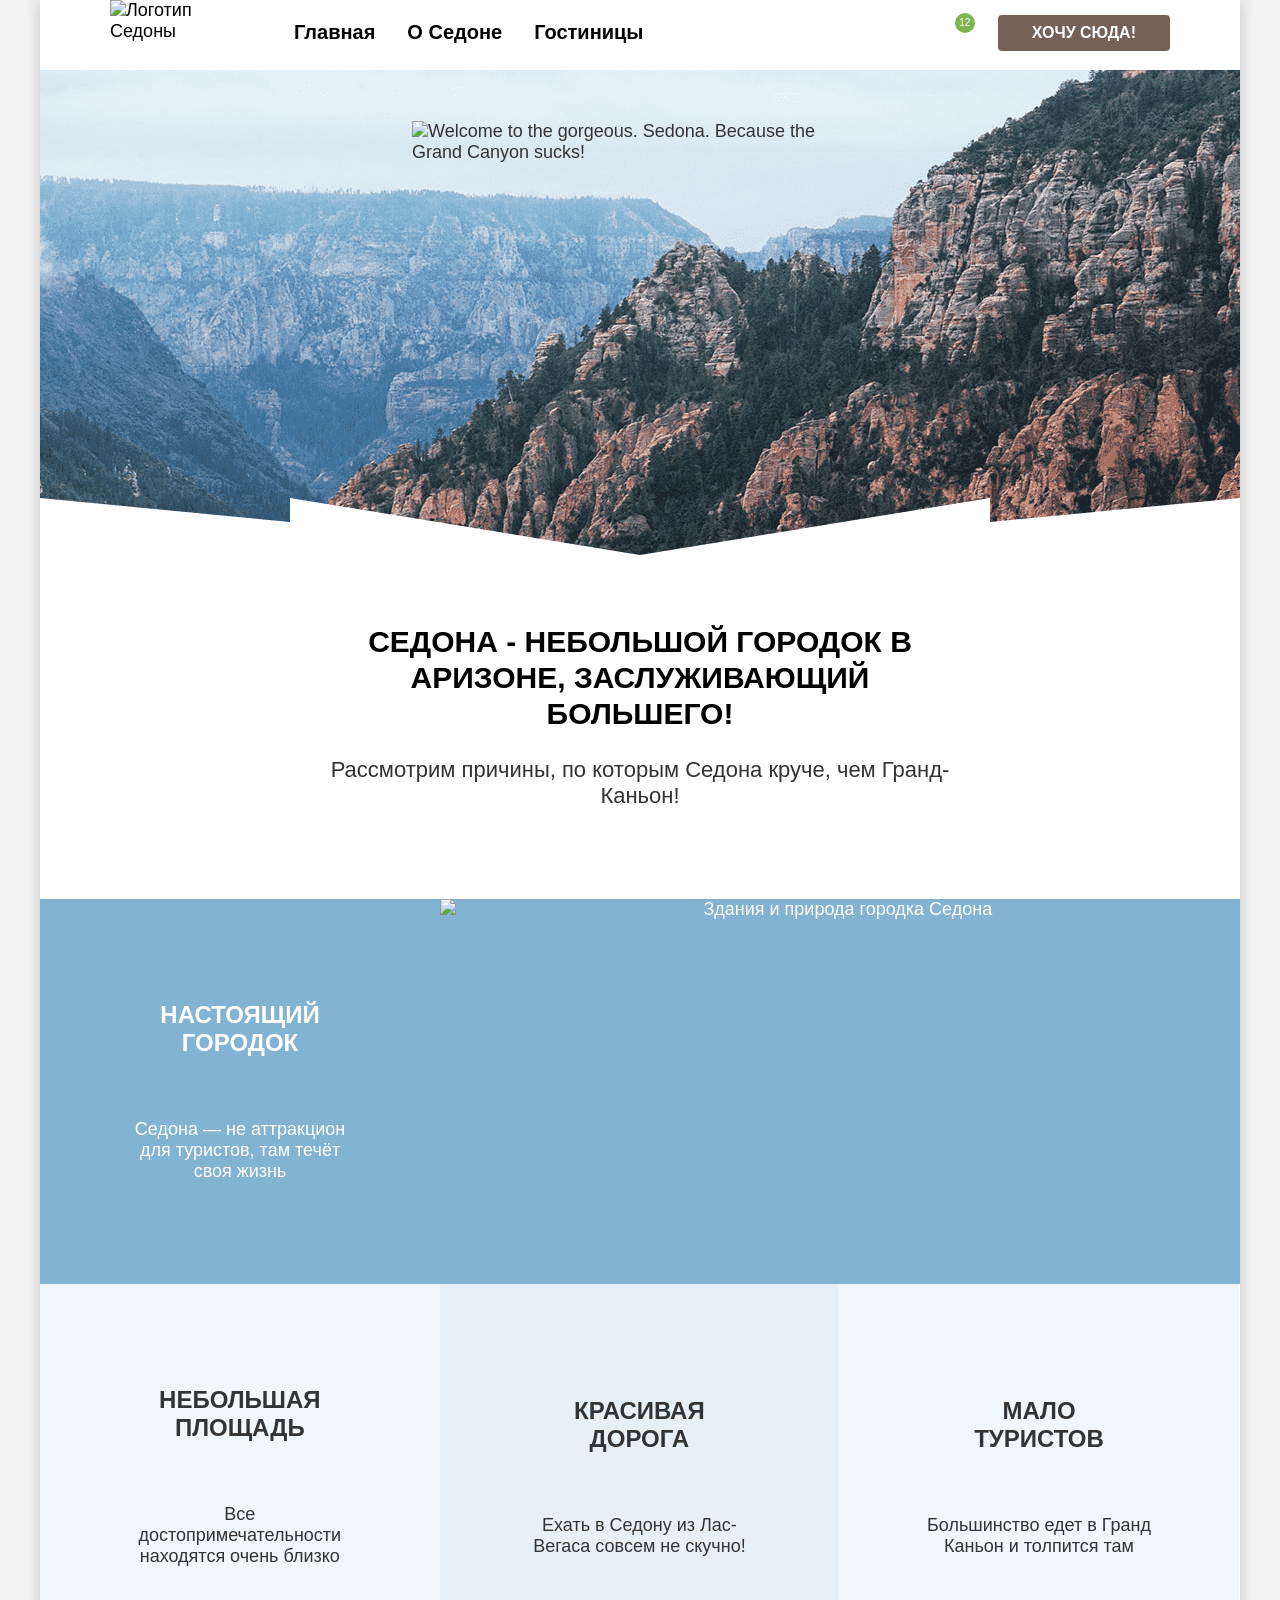
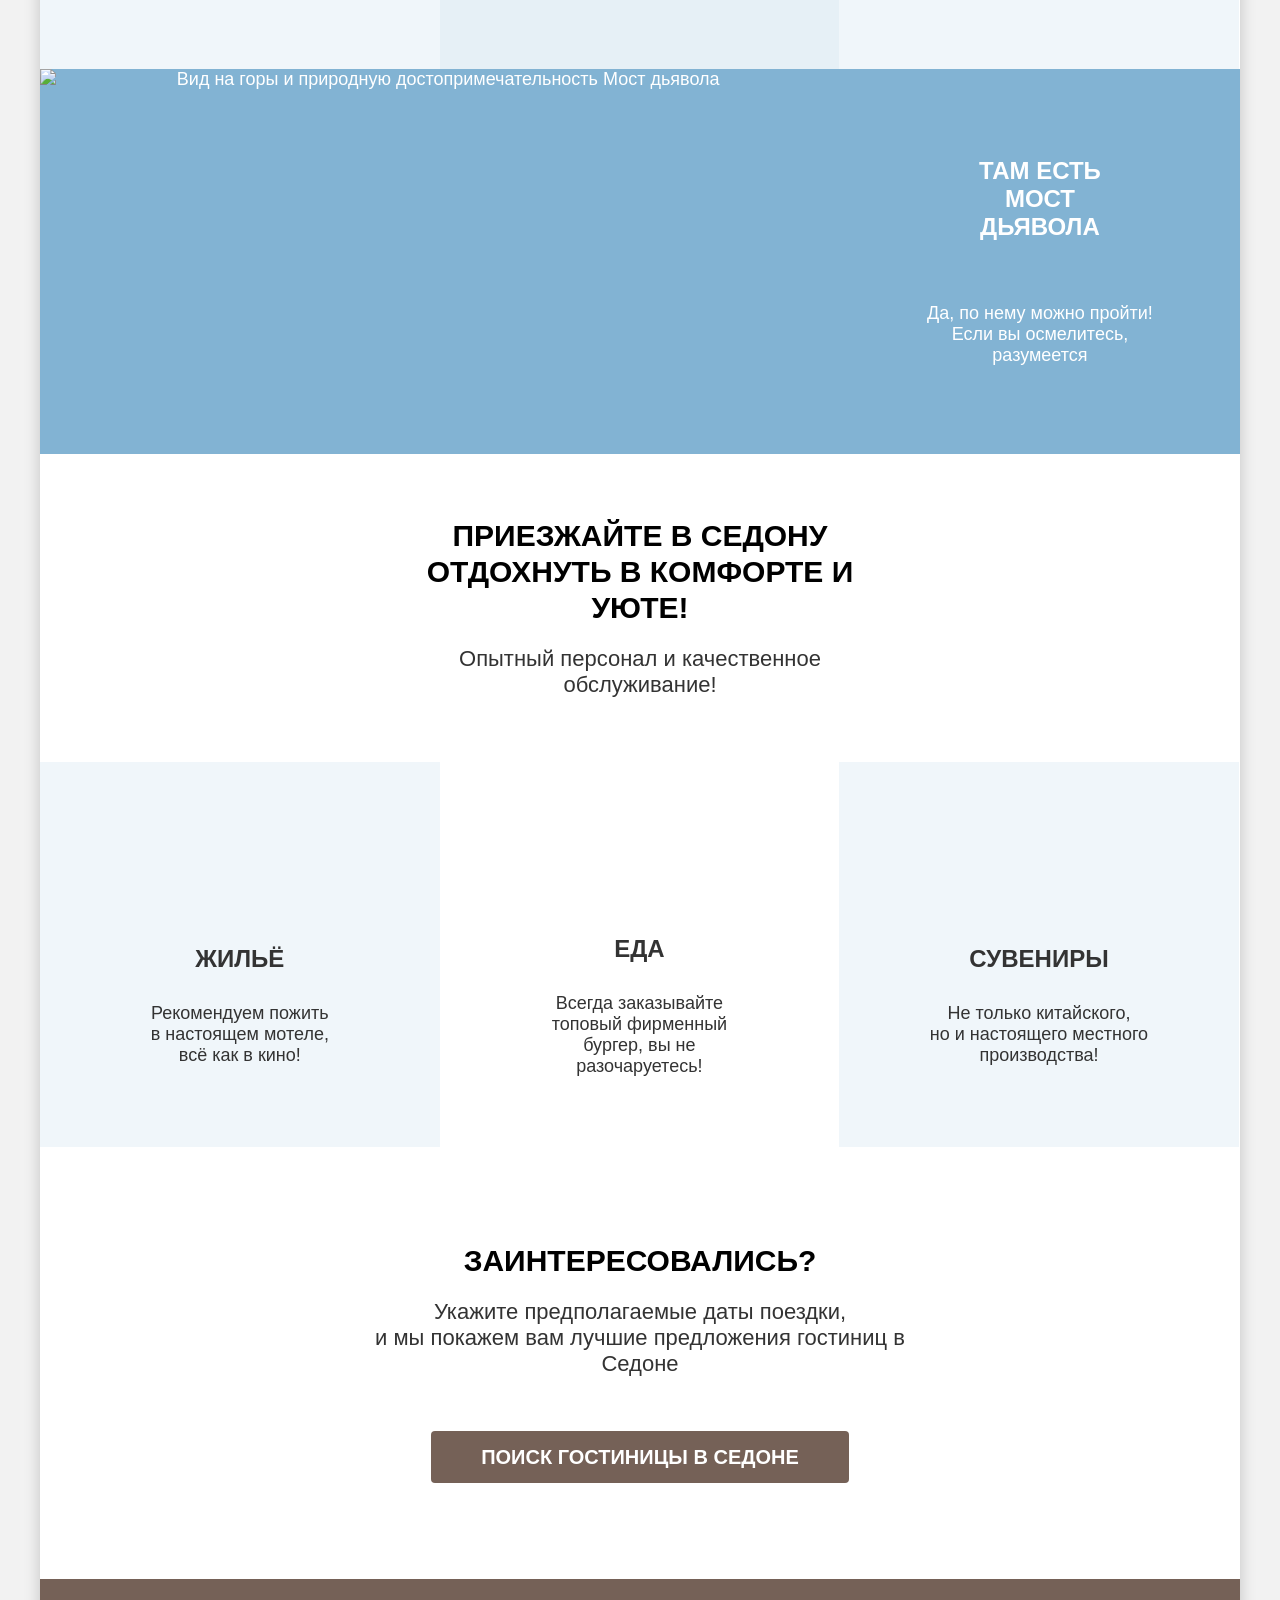
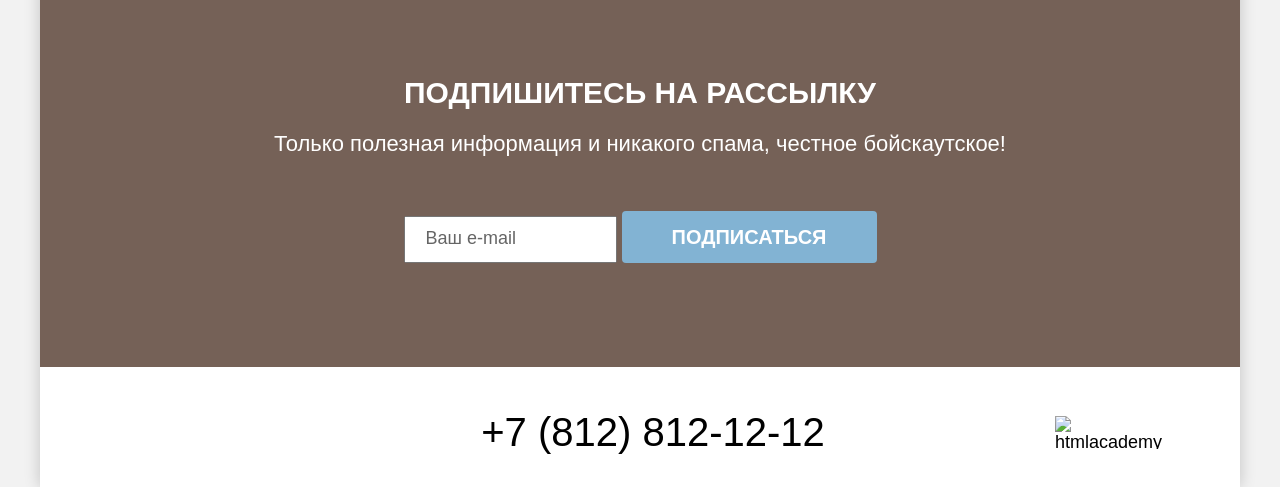
==== commit c5b58974: "Добавляет микросетки на флексах на главной странице" ====
--- a/index.html
+++ b/index.html
@@ -48,27 +48,27 @@
           <ul class="list-reset advantages-list">
             <li class="advantages-item advantages-item-dark">
               <div class="advantages-item-text-block">
-                <h3 class="item-title advantages-item-title">Настоящий городок</h3>
-                <p class="item-text advantages-item-text">Седона — не аттракцион для туристов, там течёт своя жизнь</p>
+                <h3 class="item-title">Настоящий городок</h3>
+                <p class="item-text">Седона — не аттракцион для туристов, там течёт своя жизнь</p>
               </div>
               <img class="advantages-item-img" src="images/sedona-city-1.jpg" width="800" height="385" alt="Здания и природа городка Седона">
             </li>
             <li class="advantages-item">
-              <h3 class="item-title advantages-item-title">Небольшая<br>площадь</h3>
-              <p class="item-text advantages-item-text">Все достопримечательности находятся очень близко</p>
+              <h3 class="item-title">Небольшая площадь</h3>
+              <p class="item-text">Все достопримечательности находятся очень близко</p>
             </li>
             <li class="advantages-item">
-              <h3 class="item-title advantages-item-title">Красивая<br>дорога</h3>
-              <p class="item-text advantages-item-text">Ехать в Седону из Лас-Вегаса совсем не скучно!</p>
+              <h3 class="item-title">Красивая дорога</h3>
+              <p class="item-text">Ехать в Седону из Лас-Вегаса совсем не скучно!</p>
             </li>
             <li class="advantages-item">
-              <h3 class="item-title advantages-item-title">Мало<br>туристов</h3>
-              <p class="item-text advantages-item-text">Большинство едет в Гранд Каньон и толпится там</p>
+              <h3 class="item-title">Мало туристов</h3>
+              <p class="item-text">Большинство едет в Гранд Каньон и толпится там</p>
             </li>
             <li class="advantages-item advantages-item-dark advantages-item-reverse">
               <div class="advantages-item-text-block">
-                <h3 class="item-title advantages-item-title">Там есть мост дьявола</h3>
-                <p class="item-text advantages-item-text">Да, по нему можно пройти! Если вы осмелитесь, разумеется</p>
+                <h3 class="item-title">Там есть мост дьявола</h3>
+                <p class="item-text">Да, по нему можно пройти! Если вы осмелитесь, разумеется</p>
               </div>
               <img class="advantages-item-img" src="images/sedona-city-2.jpg" width="800" height="385" alt="Вид на горы и природную достопримечательность Мост дьявола">
             </li>
@@ -81,17 +81,15 @@
           <ul class="list-reset services-list">
             <li class="services-item">
               <h3 class="item-title services-item-title servises-item-title-housing">Жильё</h3>
-              <p class="item-text services-item-text">Рекомендуем пожить в настоящем мотеле, всё как в кино!</p>
+              <p class="item-text services-item-text">Рекомендуем пожить<br>в настоящем мотеле,<br>всё как в кино!</p>
             </li>
             <li class="services-item">
               <h3 class="item-title services-item-title servises-item-title-eat">Еда</h3>
-              <p class="item-text services-item-text">Всегда заказывайте
-  топовый фирменный бургер, вы не разочаруетесь!</p>
+              <p class="item-text services-item-text">Всегда заказывайте<br> топовый фирменный бургер, вы не разочаруетесь!</p>
             </li>
             <li class="services-item">
               <h3 class="item-title services-item-title services-item-title-souvenirs">Сувениры</h3>
-              <p class="item-text services-item-text">Не только китайского,
-  но и настоящего местного производства!</p>
+              <p class="item-text services-item-text">Не только китайского,<br>но и настоящего местного производства!</p>
             </li>
           </ul>
         </section>
--- a/styles/styles.css
+++ b/styles/styles.css
@@ -97,6 +97,7 @@
 
 .section-title {
   margin-top: 0;
+  margin-bottom: 20px;
   font-weight: 700;
   font-size: 30px;
   line-height: 36px;
@@ -105,11 +106,14 @@
 }
 
 .section-big-text {
+  margin-top: 0;
+  margin-bottom: 54px;
   font-size: 22px;
   line-height: 26px;
 }
 
 .item-title {
+  margin-top: 0;
   font-size: 24px;
   font-weight: 700;
   line-height: 28px;
@@ -117,6 +121,7 @@
 }
 
 .item-text {
+  margin-top: 0;
   font-size: 18px;
   line-height: 21px;
 }
@@ -125,11 +130,14 @@
 .footer {
   display: flex;
   justify-content: space-between;
-  align-items: center;
   padding-left: 70px;
   padding-right: 70px;
 }
 
+.header {
+  align-items: flex-start;
+}
+
 .logo {
   margin-right: 28px;
 }
@@ -138,7 +146,14 @@
   flex-grow: 1;
 }
 
+.navigation-list {
+  display: flex;
+  flex-wrap: wrap;
+}
+
 .navigation-link {
+  display: block;
+  padding: 20px 16px;
   font-weight: 700;
   font-size: 20px;
   line-height: 24px;
@@ -146,27 +161,37 @@
   color: #000000;
 }
 
+.user-bar {
+  display: flex;
+  flex-wrap: wrap;
+  align-items: center;
+  flex-shrink: 0;
+}
+
 .search-link {
-  display: inline-block;
-  width: 20px;
-  height: 20px;
-  background: url("../images/search.svg") no-repeat;
+  display: block;
+  padding: 24px 13px 23px;
+  width: 44px;
+  height: 65px;
+  background: url("../images/search.svg") no-repeat center center;
 }
 
 .favourites {
   position: relative;
-  display: inline-block;
-  width: 20px;
-  height: 20px;
-  background: url("../images/heart.svg") no-repeat;
+  display: block;
+  margin-right: 20px;
+  padding: 24px 13px 23px;
+  width: 44px;
+  height: 65px;
+  background: url("../images/heart.svg") no-repeat center center;
 }
 
 .favourites-count {
   position: absolute;
-  top: -10px;
-  right: -9px;
+  top: 13px;
+  right: 3px;
   display: block;
-  padding-top: 4px;
+  padding-top: 5px;
   width: 20px;
   height: 20px;
   border-radius: 50%;
@@ -178,6 +203,7 @@
 }
 
 .hero {
+  margin-bottom: 69px;
   width: 1200px;
   height: 485px;
   background: url("../images/welcome-sedona.png") no-repeat;
@@ -189,19 +215,47 @@
   padding-top: 51px;
 }
 
+.advantages, .services, .hotel-search,
+.subscription {
+  display: flex;
+  flex-direction: column;
+  align-items: center;
+  text-align: center;
+}
+
 .advantages {
-  text-align: center;
-}
-
-.advantages-list {
+  margin-bottom: 64px;
+}
+
+.advantages .section-title {
+  margin-bottom: 25px;
+  max-width: 620px;
+}
+
+.advantages .section-big-text {
+  margin-bottom: 90px;
+  max-width: 660px;
+}
+
+.advantages-list,
+.services-list {
   display: flex;
   flex-wrap: wrap;
+  width: 100%;
+}
+
+.advantages-item,
+.advantages-item-text-block,
+.services-item {
+  display: flex;
+  flex-direction: column;
+  flex-basis: 33.3%;
+  justify-content: center;
+  align-items: center;
+  min-height: 385px;
 }
 
 .advantages-item {
-  padding: 110px 85px;
-  flex-basis: 33.33%;
-  align-items: center;
   background-color: rgba(131, 179, 211, .12);
 }
 
@@ -210,8 +264,7 @@
 }
 
 .advantages-item-dark {
-  display: flex;
-  padding: 0;
+  flex-direction: row;
   flex-basis: 100%;
   background-color: #82B3D3;
   color: #ffffff;
@@ -221,28 +274,34 @@
   flex-direction: row-reverse;
 }
 
-.advantages-item-text-block {
-  padding-left: 85px;
-  padding-right: 85px;
-  width: 33.33%;
-}
-
 .advantages-item-img {
-  width: 66.66%;
+  flex-basis: 66.66%;
+}
+
+.advantages-item .item-title {
+  margin-bottom: 62px;
+  max-width: 175px;
+}
+
+.advantages-item .item-text {
+  margin-bottom: 0;
+  max-width: 230px;
 }
 
 .services {
-  text-align: center;
-}
-
-.services-list {
-  display: flex;
-  flex-wrap: wrap;
+  margin-bottom: 96px;
+}
+
+.services .section-title {
+  max-width: 505px;
+}
+
+.services .section-big-text {
+  margin-bottom: 64px;
+  max-width: 490px;
 }
 
 .services-item {
-  padding: 81px 85px;
-  flex-basis: 33.33%;
   background-color: rgba(131, 179, 211, .12);
 }
 
@@ -250,9 +309,18 @@
   background-color: #ffffff;
 }
 
+.services-item .item-title {
+  margin-bottom: 30px;
+}
+
+.services-item .item-text {
+  margin-bottom: 0;
+  max-width: 230px;
+}
+
 .services-item-title:before {
   display: block;
-  margin: 0 auto;
+  margin: 0 auto 30px;
   width: 74px;
   height: 72px;
 }
@@ -269,11 +337,13 @@
   content: url('../images/souvenir.svg');
 }
 
-.hotel-search {
-  text-align: center;
+.hotel-search .section-title,
+.hotel-search .section-big-text {
+  max-width: 600px;
 }
 
 .hotel-search-button {
+  margin-bottom: 96px;
   padding: 8px 50px;
   font-size:20px;
   line-height: 36px;
@@ -504,6 +574,8 @@
 }
 
 .subscription {
+  padding-top: 96px;
+  padding-bottom: 104px;
   background: #756157 url("../images/subscribe-bg.jpg") no-repeat;
   background-size: 100% auto;
   color: #ffffff;
@@ -543,24 +615,33 @@
   background-color: #82B3D3;
 }
 
+.footer {
+  align-items: center;
+  padding-top: 45px;
+  padding-bottom: 35px;
+}
+
+.social-list {
+  display: flex;
+  flex-wrap: wrap;
+}
+
 .social-link {
-  display: inline-block;
-  height: 17px;
+  display: block;
+  width: 47px;
+  height: 40px;
 }
 
 .social-link-vk {
-  width: 24px;
-  background: url("../images/vk.svg") no-repeat;
+  background: url("../images/vk.svg") no-repeat center center;
 }
 
 .social-link-telegram {
-  width: 18px;
-  background: url("../images/telegram.svg") no-repeat;
+  background: url("../images/telegram.svg") no-repeat center center;
 }
 
 .social-link-youtube {
-  width: 22px;
-  background: url("../images/youtube.svg") no-repeat;
+  background: url("../images/youtube.svg") no-repeat center center;
 }
 
 .footer-phone {
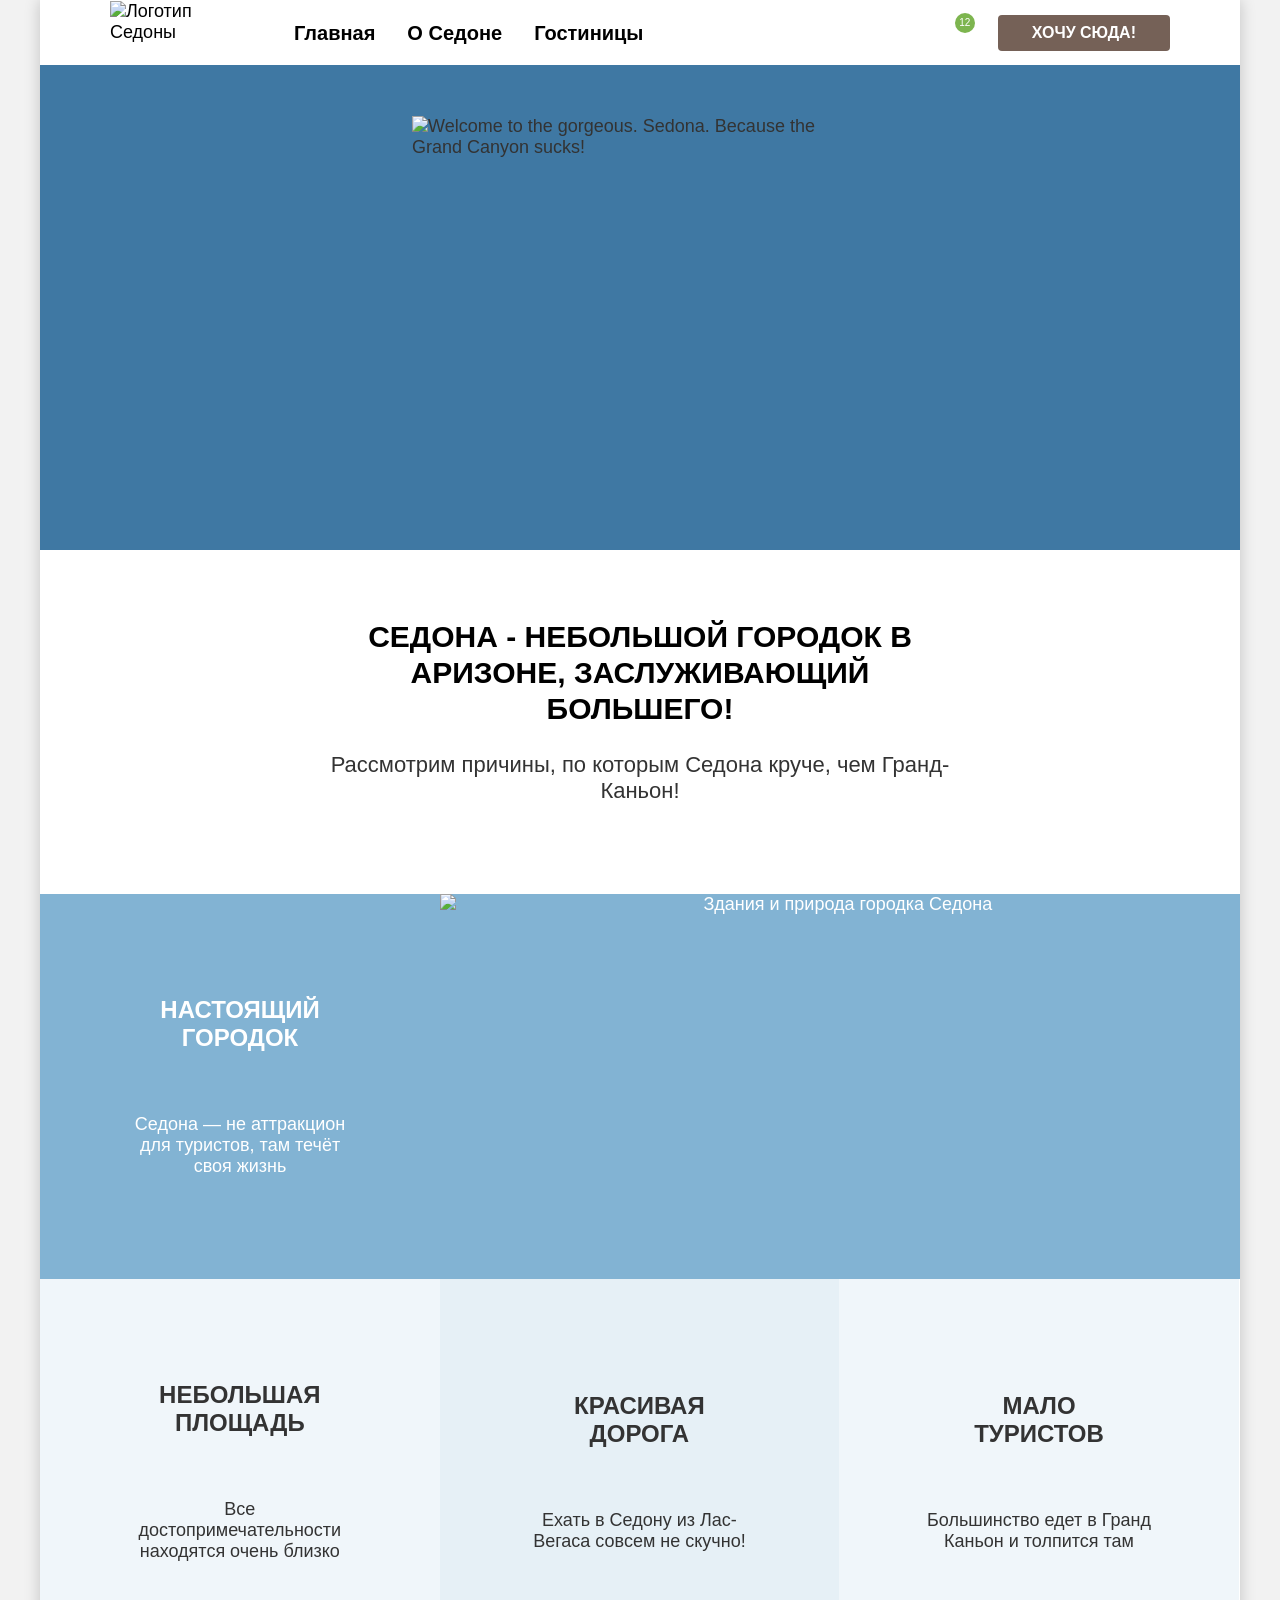
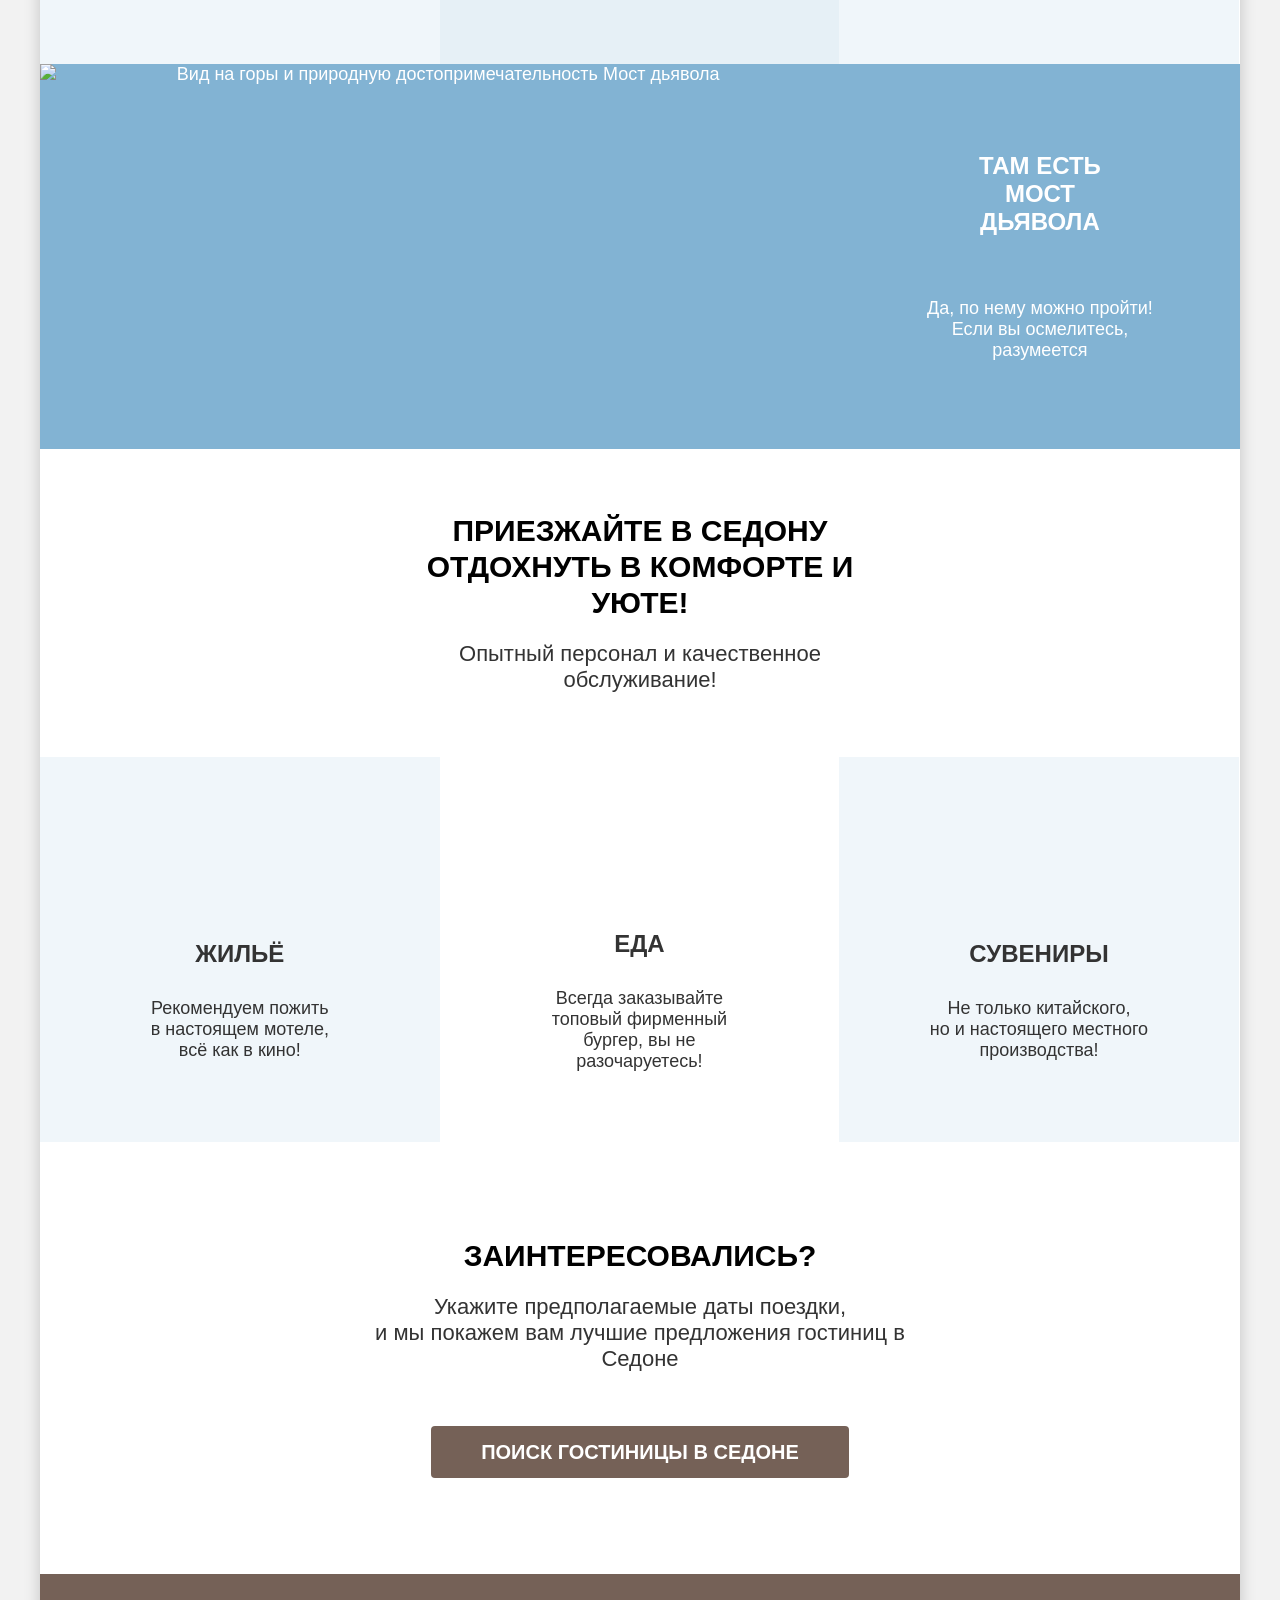
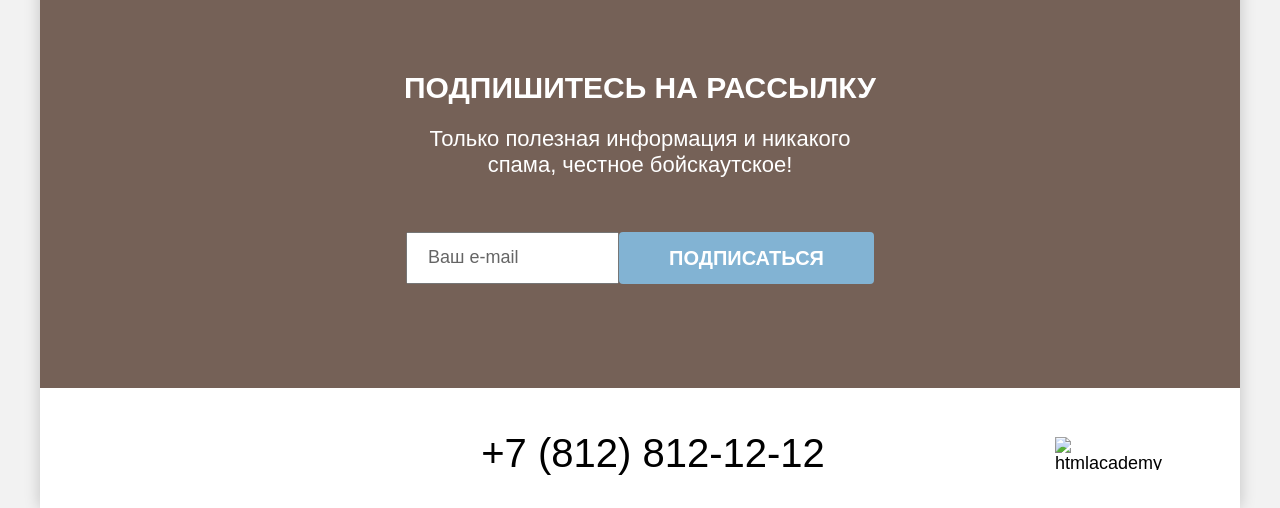
==== commit 26f112e3: "Добавляет микросетки на флексах на странице каталога" ====
--- a/index.html
+++ b/index.html
@@ -9,22 +9,24 @@
   <body>
     <div class="container">
       <header class="header">
-        <a class="logo">
-          <img src="images/logo.svg" width="140" height="70" alt="Логотип Седоны">
-        </a>
-        <nav class="navigation">
-          <ul class="list-reset navigation-list">
-            <li class="navigation-item">
-              <a class="navigation-link">Главная</a>
-            </li>
-            <li class="navigation-item">
-              <a class="navigation-link" href="#">О Седоне</a>
-            </li>
-            <li class="navigation-item">
-              <a class="navigation-link" href="catalog.html">Гостиницы</a>
-            </li>
-          </ul>
-        </nav>
+        <div class="navigation-container">
+          <a class="logo">
+            <img src="images/logo.svg" width="140" height="70" alt="Логотип Седоны">
+          </a>
+          <nav class="navigation">
+            <ul class="list-reset navigation-list">
+              <li class="navigation-item">
+                <a class="navigation-link">Главная</a>
+              </li>
+              <li class="navigation-item">
+                <a class="navigation-link" href="#">О Седоне</a>
+              </li>
+              <li class="navigation-item">
+                <a class="navigation-link" href="catalog.html">Гостиницы</a>
+              </li>
+            </ul>
+          </nav>
+        </div>
         <div class="user-bar">
           <a class="search-link" href="#">
             <span class="visually-hidden">Поиск</span>
@@ -112,17 +114,17 @@
       <footer class="footer">
         <ul class="list-reset social-list">
           <li class="social-item">
-            <a class="social-link social-link-vk" href="#">
+            <a class="social-link social-link-vk" href="https://vk.com/htmlacademy">
               <span class="visually-hidden">Вконтакте</span>
             </a>
           </li>
           <li class="social-item">
-            <a class="social-link social-link-telegram" href="#">
+            <a class="social-link social-link-telegram" href="https://t.me/htmlacademy">
               <span class="visually-hidden">Telegram</span>
             </a>
           </li>
           <li class="social-item">
-            <a class="social-link social-link-youtube" href="#">
+            <a class="social-link social-link-youtube" href="https://www.youtube.com/user/htmlacademyru">
               <span class="visually-hidden">Youtube</span>
             </a>
           </li>
--- a/styles/styles.css
+++ b/styles/styles.css
@@ -80,7 +80,7 @@
 }
 
 .button {
-  display: inline-block;
+  display: block;
   padding: 8px 34px;
   font-family: inherit;
   font-weight: 700;
@@ -95,6 +95,33 @@
   cursor: pointer;
 }
 
+.button-submit,
+.button-reset {
+  padding: 8px 50px;
+}
+
+.button-submit {
+  background-color: #82B3D3;
+}
+
+.button-reset {
+  background: none;
+}
+
+.button-more {
+  padding: 8px 26px;
+}
+
+.button-add {
+  padding: 8px 26px;
+  background-color: #82B3D3;
+}
+
+.button-favorites {
+  padding: 8px 26px;
+  background-color: #7DB54F;
+}
+
 .section-title {
   margin-top: 0;
   margin-bottom: 20px;
@@ -130,20 +157,26 @@
 .footer {
   display: flex;
   justify-content: space-between;
+  align-items: center;
   padding-left: 70px;
   padding-right: 70px;
 }
 
-.header {
-  align-items: flex-start;
+.navigation-container {
+  display: flex;
+  position: relative;
 }
 
 .logo {
-  margin-right: 28px;
+  position:absolute;
+  display: block;
+  width: 140px;
+  height: 70px;
+  z-index: 5;
 }
 
 .navigation {
-  flex-grow: 1;
+  margin-left: 168px;
 }
 
 .navigation-list {
@@ -171,8 +204,8 @@
 .search-link {
   display: block;
   padding: 24px 13px 23px;
-  width: 44px;
-  height: 65px;
+  min-width: 44px;
+  min-height: 65px;
   background: url("../images/search.svg") no-repeat center center;
 }
 
@@ -181,8 +214,8 @@
   display: block;
   margin-right: 20px;
   padding: 24px 13px 23px;
-  width: 44px;
-  height: 65px;
+  min-width: 44px;
+  min-height: 65px;
   background: url("../images/heart.svg") no-repeat center center;
 }
 
@@ -192,8 +225,8 @@
   right: 3px;
   display: block;
   padding-top: 5px;
-  width: 20px;
-  height: 20px;
+  min-width: 20px;
+  min-height: 20px;
   border-radius: 50%;
   background-color: #7DB54F;
   font-size: 10px;
@@ -203,11 +236,22 @@
 }
 
 .hero {
+  position: relative;
   margin-bottom: 69px;
   width: 1200px;
-  height: 485px;
-  background: url("../images/welcome-sedona.png") no-repeat;
-  background-size: 100% auto;
+  min-height: 485px;
+  background: #3F78A3 url("../images/welcome-sedona.jpg") no-repeat center center;
+  background-size: cover;
+}
+
+.hero::after {
+  content: "";
+  position: absolute;
+  bottom: 0;
+  width: 1200px;
+  height: 57px;
+  background: url("../images/hero-divider.svg") no-repeat center center;
+  background-size: cover;
 }
 
 .hero-img {
@@ -215,8 +259,8 @@
   padding-top: 51px;
 }
 
-.advantages, .services, .hotel-search,
-.subscription {
+.advantages, .services,
+.hotel-search, .subscription {
   display: flex;
   flex-direction: column;
   align-items: center;
@@ -311,6 +355,7 @@
 
 .services-item .item-title {
   margin-bottom: 30px;
+  max-width: 230px;
 }
 
 .services-item .item-text {
@@ -321,8 +366,8 @@
 .services-item-title:before {
   display: block;
   margin: 0 auto 30px;
-  width: 74px;
-  height: 72px;
+  min-width: 74px;
+  min-height: 72px;
 }
 
 .servises-item-title-housing:before {
@@ -349,8 +394,51 @@
   line-height: 36px;
 }
 
+.breadcrumbs {
+  display: flex;
+  flex-wrap: wrap;
+  align-items: center;
+  margin-bottom: 40px;
+}
+
+.breadcrumbs-item {
+  display: flex;
+}
+
+.breadcrumbs-item:not(:last-child) {
+  margin-right: 10px;
+}
+
+.breadcrumbs-item:not(:last-child)::after {
+  display: block;
+  margin-top: -1px;
+  margin-left: 10px;
+  width: 8px;
+  height: 12px;
+  content: url('../images/arrow-right.svg');
+}
+
+.breadcrumbs-item:first-child::after {
+  margin-top: -5px;
+}
+
+.breadcrumbs-link {
+  font-size: 16px;
+  line-height: 21px;
+  color: #ffffff;
+  text-decoration: none;
+}
+
+.breadcrumbs-link-home {
+  display: block;
+  width: 13px;
+  height: 13px;
+  background: url("../images/home.svg") no-repeat;
+  background-size: cover;
+}
+
 .filter {
-  padding: 35px 70px;
+  padding: 35px 70px 70px;
   background: #6B8EB4 url(../images/filter-bg.jpg) no-repeat;
   background-size: cover;
   font-size: 18px;
@@ -359,7 +447,8 @@
 }
 
 .filter-title {
-  margin: 0;
+  margin-top: 0;
+  margin-bottom: 6px;
   font-weight: 700;
   font-size: 60px;
   line-height: 78px;
@@ -370,93 +459,71 @@
   justify-content: space-between;
 }
 
+.filter-search-group {
+  flex-basis: 150px;
+  margin: 0;
+  margin-right: 70px;
+  padding: 0;
+  border: 0;
+}
+
+.filter-search-group-price {
+  flex-basis: 287px;
+  margin-left: auto;
+}
+
 .filter-search-title {
+  margin-bottom: 32px;
+  padding: 0;
   font-weight: 700;
   font-size: 20px;
   line-height: 24px;
 }
 
-.filter-search-group {
-  padding: 0;
-  border: 0;
-}
-
-.filter-search-left-block {
-  display: flex;
-  justify-content: space-between;
-  width: 370px;
-}
-
-.filter-search-left-block .filter-search-group {
-  width: 150px;
-}
-
-.filter-search-right-block {
-  display: flex;
-  justify-content: space-between;
-  width: 550px;
-}
-
-.filter-search-right-block .filter-search-group {
-  width: 288px;
-}
-
-.filter-search-button-block {
-  width: 191px;
-}
-
-.filter-search-button-submit,
-.filter-search-button-reset {
-  padding: 8px 50px;
+.filter-search-item:not(:last-child) {
+  margin-bottom: 16px;
+}
+
+.filter-search-buttons {
+  display: flex;
+  flex-direction: column;
   width: 190px;
-  text-align: center;
-}
-
-.filter-search-button-submit {
-  background-color: #82B3D3;
-}
-
-.filter-search-button-reset {
-  background: none;
-}
-
-.breadcrumbs-item {
-  display: inline-block;
-}
-
-.breadcrumbs-item:not(:last-child) {
-  margin-right: 5px;
-}
-
-.breadcrumbs-item:not(:last-child)::after {
-  display: inline-block;
-  margin-left: 7px;
-  width: 8px;
-  height: 12px;
-  content: url('../images/arrow-right.svg');
-}
-
-.breadcrumbs-link {
-  font-size: 16px;
+}
+
+.filter-search-buttons .button-submit {
+  margin-top: auto;
+}
+
+.filter-search-buttons .button-reset {
+  margin-top: auto;
+}
+
+.sorting {
+  padding: 14px 20px;
+  border: 2px solid #e5e5e5;
+  border-radius: 4px;
+  min-width: 292px;
+  font-family: "PT Sans";
+  font-size: 18px;
   line-height: 21px;
-  color: #ffffff;
-}
-
-.breadcrumbs-link-home {
-  display: inline-block;
-  width: 13px;
-  height: 13px;
-  background: url("../images/home.svg") no-repeat;
-  background-size: 100% auto;
+  color: #333333;
+}
+
+.display {
+  display: flex;
 }
 
 .display-button {
-  display: inline-block;
+  display: block;
   width: 48px;
   height: 48px;
   border: 2px solid #e5e5e5;
 }
 
+.display-button:not(:last-child) {
+  margin-right: 8px;
+}
+
 .display-button-tiles {
   background: url("../images/tiles.svg") 50% 50% no-repeat;
 }
@@ -477,6 +544,7 @@
   display: flex;
   justify-content: space-between;
   align-items: center;
+  margin-bottom: 40px;
 }
 
 .catalog-header .section-title {
@@ -492,11 +560,17 @@
   display: flex;
   flex-wrap: wrap;
   justify-content: space-between;
+  margin-bottom: 40px;
+  padding-bottom: 20px;
+  border-bottom: 1px solid #e5e5e5;
 }
 
 .catalog-card {
+  margin-bottom: 20px;
   padding: 20px;
-  width: 340px;
+  border: 1px solid #e5e5e5;
+  border-radius: 4px;
+  flex-basis: 340px;
 }
 
 .catalog-card-link {
@@ -510,28 +584,32 @@
   line-height: 28px;
 }
 
+.catalog-card-block {
+  display: flex;
+  justify-content: space-between;
+}
+
+.catalog-card .button-more,
+.catalog-card .button-add,
+.catalog-card .button-favorites {
+  padding: 8px;
+  min-width: 140px;
+  text-align: center;
+}
+
+.catalog-card-block:not(:last-child) {
+  margin-bottom: 16px;
+}
+
 .catalog-card-text {
+  margin: 0;
   font-size: 18px;
   line-height: 21px;
   color: #333333;
 }
 
-.catalog-button-more {
-  padding: 8px 26px;
-}
-
-.catalog-button-add {
-  padding: 8px 26px;
-  background-color: #82B3D3;
-}
-
-.catalog-button-favorites {
-  padding: 8px 26px;
-  background-color: #7DB54F;
-}
-
 .catalog-card-rating {
-  display: inline-block;
+  margin: 0;
   padding: 9px 22px 8px 23px;
   font-size: 16px;
   line-height: 20px;
@@ -542,6 +620,7 @@
 
 .pagination {
   display: flex;
+  flex-wrap: wrap;
 }
 
 .pagination-item:not(:last-child) {
@@ -549,7 +628,7 @@
 }
 
 .pagination-link {
-  display: inline-block;
+  display: block;
   padding: 12px;
   width: 60px;
   height: 60px;
@@ -577,13 +656,18 @@
   padding-top: 96px;
   padding-bottom: 104px;
   background: #756157 url("../images/subscribe-bg.jpg") no-repeat;
-  background-size: 100% auto;
+  background-size: cover;
   color: #ffffff;
   text-align: center;
 }
 
 .subscription .section-title {
+  max-width: 475px;
   color: #ffffff;
+}
+
+.subscription .section-big-text {
+  max-width: 475px;
 }
 
 .subscription-inner {
@@ -593,6 +677,10 @@
 
 .subscription-inner .section-title {
   color: #000000;
+}
+
+.subscription-form {
+  display: flex;
 }
 
 .subscription-input-email {
@@ -616,7 +704,6 @@
 }
 
 .footer {
-  align-items: center;
   padding-top: 45px;
   padding-bottom: 35px;
 }
@@ -628,8 +715,8 @@
 
 .social-link {
   display: block;
-  width: 47px;
-  height: 40px;
+  min-width: 47px;
+  min-height: 40px;
 }
 
 .social-link-vk {
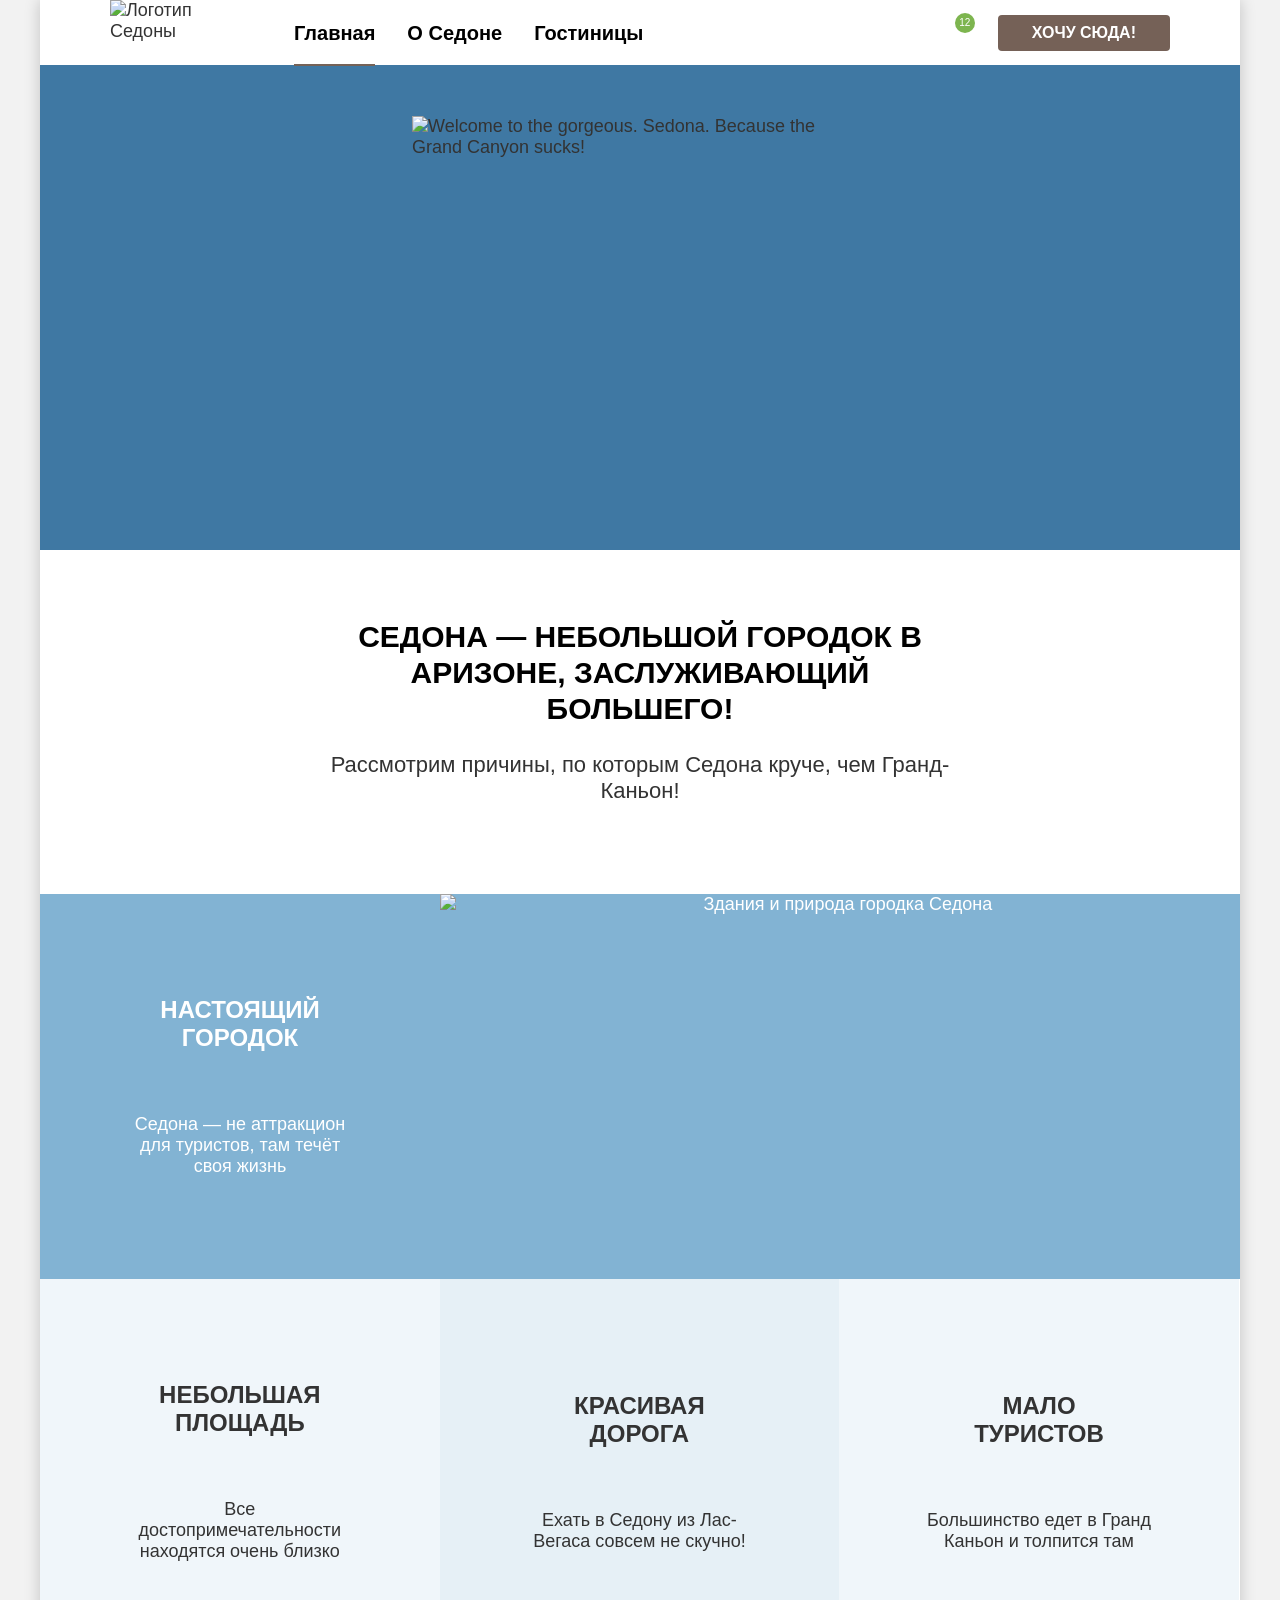
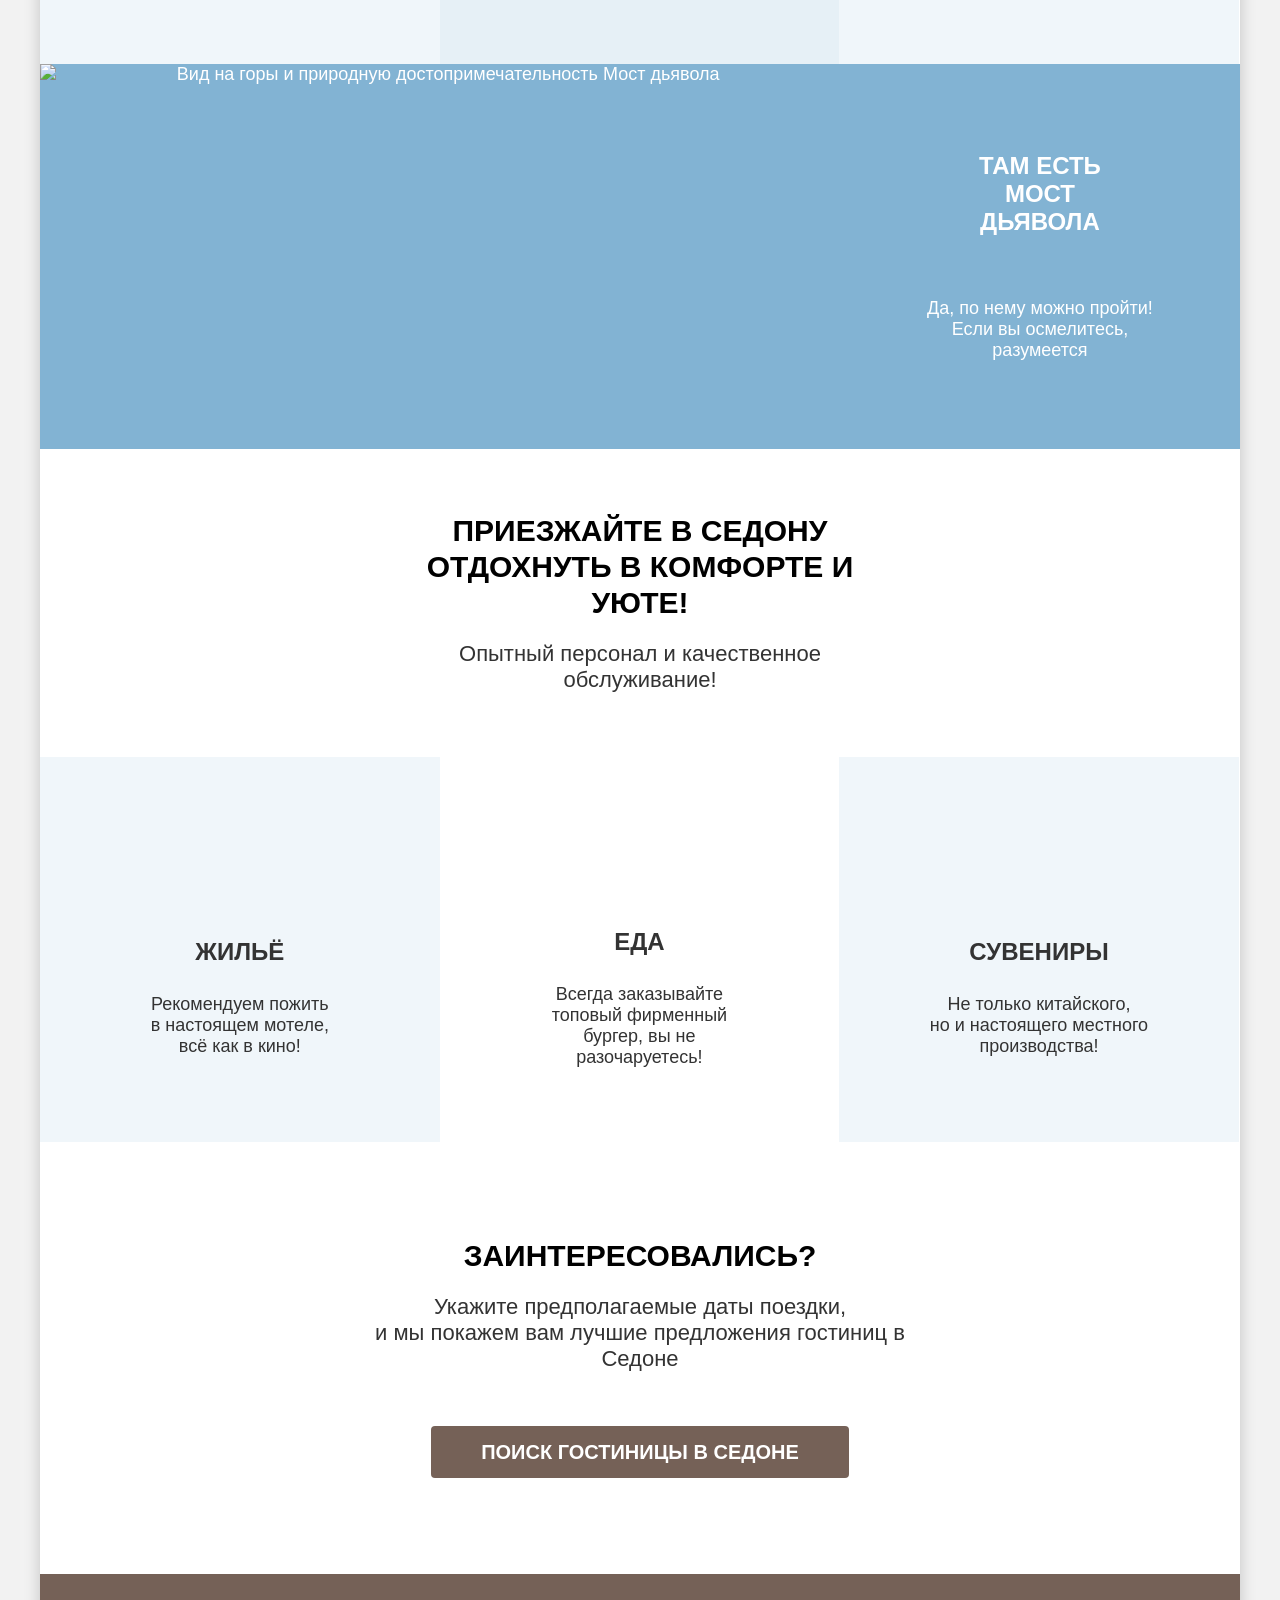
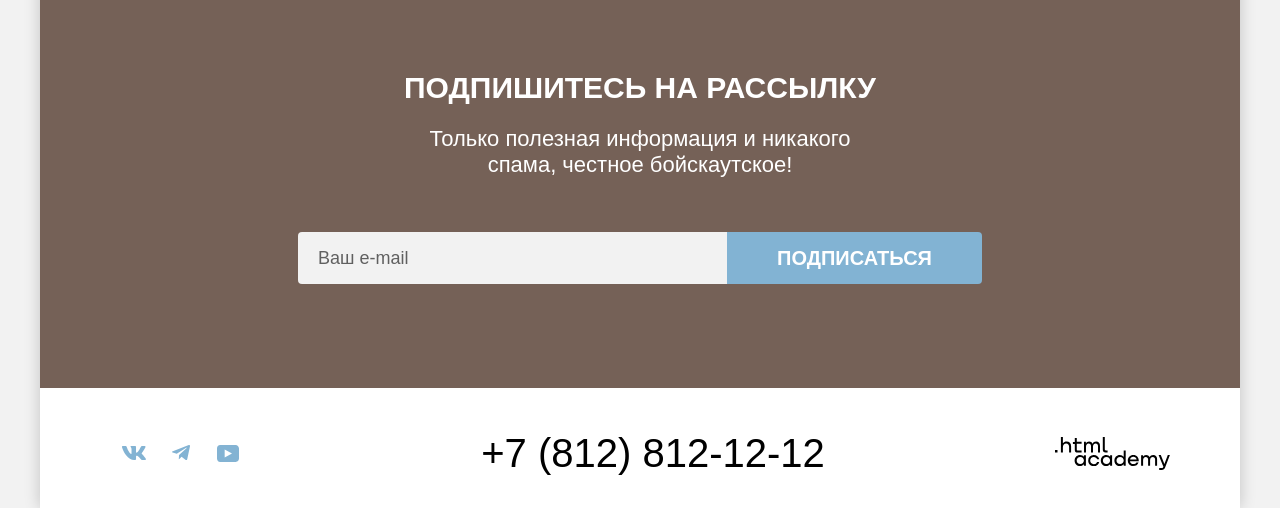
==== commit 08a4ee55: "Добавляет атрибуты data-test" ====
--- a/index.html
+++ b/index.html
@@ -5,28 +5,28 @@
     <meta name="viewport" content="width=device-width, initial-scale=1">
     <title>HTML Academy: Седона</title>
     <link href="styles/styles.css" rel="stylesheet">
+    <link rel="icon" href="favicon.ico">
+    <link rel="icon" type="image/png" sizes="32x32" href="images/favicon.png">
   </head>
   <body>
     <div class="container">
-      <header class="header">
-        <div class="navigation-container">
-          <a class="logo">
-            <img src="images/logo.svg" width="140" height="70" alt="Логотип Седоны">
-          </a>
-          <nav class="navigation">
-            <ul class="list-reset navigation-list">
-              <li class="navigation-item">
-                <a class="navigation-link">Главная</a>
-              </li>
-              <li class="navigation-item">
-                <a class="navigation-link" href="#">О Седоне</a>
-              </li>
-              <li class="navigation-item">
-                <a class="navigation-link" href="catalog.html">Гостиницы</a>
-              </li>
-            </ul>
-          </nav>
-        </div>
+      <header class="header" data-test="header">
+        <a class="logo">
+          <img src="images/logo.svg" width="140" height="70" alt="Логотип Седоны">
+        </a>
+        <nav class="navigation">
+          <ul class="list-reset navigation-list">
+            <li class="navigation-item">
+              <a class="navigation-link navigation-link-active">Главная</a>
+            </li>
+            <li class="navigation-item">
+              <a class="navigation-link" href="#">О Седоне</a>
+            </li>
+            <li class="navigation-item">
+              <a class="navigation-link" href="catalog.html">Гостиницы</a>
+            </li>
+          </ul>
+        </nav>
         <div class="user-bar">
           <a class="search-link" href="#">
             <span class="visually-hidden">Поиск</span>
@@ -38,14 +38,14 @@
           <a class="button" href="#">Хочу сюда!</a>
         </div>
       </header>
-      <main>
-        <section class="hero">
+      <main data-test="main">
+        <section class="hero" data-test="hero">
           <h1 class="visually-hidden">Отдых в городке Седона</h1>
           <img class="hero-img" src="images/welcome-sedona-title.svg" width="456" height="351" alt="Welcome to the gorgeous. Sedona. Because the Grand Canyon sucks!">
         </section>
-        <section class="advantages">
+        <section class="advantages" data-test="advantages">
           <h2 class="visually-hidden">Преимущества отдыха в городке Седона</h2>
-          <p class="section-title">Седона - небольшой городок в Аризоне, заслуживающий большего!</p>
+          <p class="section-title">Седона — небольшой городок в Аризоне, заслуживающий большего!</p>
           <p class="section-big-text">Рассмотрим причины, по которым Седона круче, чем Гранд-Каньон!</p>
           <ul class="list-reset advantages-list">
             <li class="advantages-item advantages-item-dark">
@@ -69,14 +69,14 @@
             </li>
             <li class="advantages-item advantages-item-dark advantages-item-reverse">
               <div class="advantages-item-text-block">
-                <h3 class="item-title">Там есть мост дьявола</h3>
+                <h3 class="item-title">Там есть<br> мост дьявола</h3>
                 <p class="item-text">Да, по нему можно пройти! Если вы осмелитесь, разумеется</p>
               </div>
               <img class="advantages-item-img" src="images/sedona-city-2.jpg" width="800" height="385" alt="Вид на горы и природную достопримечательность Мост дьявола">
             </li>
           </ul>
         </section>
-        <section class="services">
+        <section class="services" data-test="service">
           <h2 class="visually-hidden">Предлагаемые услуги</h2>
           <p class="section-title">Приезжайте в Седону отдохнуть в комфорте и уюте!</p>
           <p class="section-big-text">Опытный персонал и качественное обслуживание!</p>
@@ -95,14 +95,14 @@
             </li>
           </ul>
         </section>
-        <section class="hotel-search">
+        <section class="hotel-search" data-test="search">
           <h2 class="visually-hidden">Выбор гостиницы</h2>
           <p class="section-title">Заинтересовались?</p>
           <p class="section-big-text">Укажите предполагаемые даты поездки,<br>
             и мы покажем вам лучшие предложения гостиниц в Седоне</p>
           <a class="button hotel-search-button" href="catalog.html">Поиск гостиницы в Седоне</a>
         </section>
-        <section class="subscription">
+        <section class="subscription" data-test="subscribe">
           <h2 class="section-title">Подпишитесь на рассылку</h2>
           <p class="section-big-text">Только полезная информация и никакого спама, честное бойскаутское!</p>
           <form class="subscription-form" method="post" action="https://echo.htmlacademy.ru/">
@@ -111,27 +111,30 @@
           </form>
         </section>
       </main>
-      <footer class="footer">
+      <footer class="footer" data-test="footer">
         <ul class="list-reset social-list">
           <li class="social-item">
-            <a class="social-link social-link-vk" href="https://vk.com/htmlacademy">
+            <a class="social-link" href="https://vk.com/htmlacademy">
               <span class="visually-hidden">Вконтакте</span>
+              <svg aria-hidden="true" focusable="false" xmlns="http://www.w3.org/2000/svg" width="24" height="14" fill="none" viewBox="0 0 24 14"><path fill="#83b3d3" fill-rule="evenodd" d="M23.45.95c.17-.55 0-.95-.8-.95h-2.62c-.67 0-.98.35-1.14.73 0 0-1.34 3.2-3.23 5.27-.61.6-.89.8-1.22.8-.17 0-.42-.2-.42-.74V.95c0-.66-.18-.95-.74-.95H9.15c-.42 0-.67.3-.67.6 0 .61.95.76 1.05 2.5v3.8c0 .84-.16.99-.5.99-.88 0-3.05-3.21-4.33-6.89-.25-.71-.5-1-1.17-1H.9C.15 0 0 .35 0 .73c0 .68.89 4.07 4.14 8.55C6.32 12.34 9.38 14 12.16 14c1.67 0 1.88-.37 1.88-1v-2.32c0-.73.16-.88.69-.88.38 0 1.05.2 2.61 1.67C19.11 13.22 19.4 14 20.41 14h2.62c.75 0 1.13-.37.91-1.1-.24-.72-1.09-1.77-2.21-3.02-.62-.7-1.53-1.47-1.81-1.86-.4-.49-.28-.7 0-1.14 0 0 3.2-4.43 3.53-5.93" clip-rule="evenodd"/></svg>
             </a>
           </li>
           <li class="social-item">
-            <a class="social-link social-link-telegram" href="https://t.me/htmlacademy">
+            <a class="social-link" href="https://t.me/htmlacademy">
               <span class="visually-hidden">Telegram</span>
+              <svg aria-hidden="true" focusable="false" xmlns="http://www.w3.org/2000/svg" width="18" height="16" fill="none" viewBox="0 0 18 16"><path fill="#83b3d3" d="M16.79.1.84 6.25c-1.09.43-1.08 1.04-.2 1.31l4.1 1.28 9.47-5.98c.44-.27.85-.12.52.18L7.05 9.96l-.28 4.22c.41 0 .6-.19.83-.41l1.99-1.93 4.13 3.05c.77.42 1.31.2 1.5-.7l2.72-12.8c.28-1.12-.43-1.62-1.16-1.3"/></svg>
             </a>
           </li>
           <li class="social-item">
-            <a class="social-link social-link-youtube" href="https://www.youtube.com/user/htmlacademyru">
+            <a class="social-link" href="https://www.youtube.com/user/htmlacademyru">
               <span class="visually-hidden">Youtube</span>
+              <svg aria-hidden="true" focusable="false" xmlns="http://www.w3.org/2000/svg" width="22" height="17" fill="none" viewBox="0 0 22 17"><path fill="#83b3d3" d="M18.6 0H3.18C1.31 0 0 1.6 0 3.4v10.1C0 15.4 1.31 17 3.17 17h15.66c1.64 0 3.17-1.6 3.17-3.4V3.4C21.78 1.6 20.47 0 18.6 0M7.67 12.54V4.46L15 8.5z"/></svg>
             </a>
           </li>
         </ul>
         <a class="footer-phone" href="tel:+78128121212">+7 (812) 812-12-12</a>
         <a class="footer-academy" href="https://htmlacademy.ru/intensive/htmlcss">
-          <img src="images/html-academy.svg" width="115" height="33" alt="htmlacademy">
+           <svg aria-hidden="true" focusable="false" xmlns="http://www.w3.org/2000/svg" width="115" height="33" fill="none" viewBox="0 0 115 33"><path d="M0 12.9v2.6h2.5v-2.6zM11.6 4.5c-1.6 0-2.8.7-3.6 1.7h-.1V0h-2v15.5h2v-5.3c0-2.1 1.3-3.6 3.3-3.6 1.8 0 2.9 1.4 2.9 3.2v5.7h2V9.4c.1-3-1.8-4.9-4.5-4.9M26.6 4.8h-4.8V1.1h-2v3.8h-1.9v2h1.9v6c0 1.7 1 2.7 2.7 2.7h4.1v-2h-3.7c-.7 0-1.1-.4-1.1-1.1V6.8h4.8zM41.1 4.6c-1.6 0-2.9.8-3.5 2.1h-.1c-.6-1.2-1.8-2.1-3.4-2.1-1.4 0-2.5.8-3.1 1.8h-.1V4.8H29v10.6h2V10c0-2 1-3.5 2.6-3.5 1.5 0 2.4 1 2.4 2.6v6.3h2V9.8c0-2.4 1.4-3.3 2.6-3.3 1.5 0 2.4 1 2.4 2.6v6.3h2V8.9c.1-2.5-1.4-4.3-3.9-4.3M47.8 12.7c0 1.7 1 2.7 2.8 2.7h2v-2h-1.7c-.7 0-1.1-.4-1.1-1.1V0h-2zM28.9 19.7c-.9-1.1-2.2-1.8-3.9-1.8-3.1 0-5.4 2.3-5.4 5.6s2.3 5.6 5.4 5.6c1.8 0 3-.8 3.8-1.9h.1v1.6h2V18.2h-2zm-3.6 7.4c-2.2 0-3.6-1.6-3.6-3.6s1.4-3.6 3.6-3.6 3.6 1.6 3.6 3.6c0 1.9-1.4 3.6-3.6 3.6M44.2 22c-.5-2.4-2.6-4.1-5.4-4.1a5.4 5.4 0 0 0-5.6 5.6c0 3.1 2.2 5.6 5.6 5.6 2.8 0 4.9-1.8 5.4-4.2h-2.1a3.4 3.4 0 0 1-3.3 2.3c-2.2 0-3.6-1.6-3.6-3.6s1.4-3.6 3.6-3.6c1.6 0 2.8 1 3.3 2.2h2.1zM55.1 19.7c-.9-1.1-2.2-1.8-3.9-1.8-3.1 0-5.4 2.3-5.4 5.6s2.3 5.6 5.4 5.6c1.8 0 3-.8 3.8-1.9h.1v1.6h2V18.2h-2zm-3.6 7.4c-2.2 0-3.6-1.6-3.6-3.6s1.4-3.6 3.6-3.6 3.6 1.6 3.6 3.6c0 1.9-1.5 3.6-3.6 3.6M68.7 19.8c-.9-1.1-2.2-1.9-3.9-1.9-3.1 0-5.4 2.3-5.4 5.6s2.2 5.6 5.4 5.6c1.7 0 3-.8 3.8-1.8h.1v1.5h2V13.4h-2zm-3.6 7.3c-2.2 0-3.6-1.6-3.6-3.6s1.4-3.6 3.6-3.6 3.6 1.6 3.6 3.6c-.1 2-1.5 3.6-3.6 3.6M78.3 17.9c-3.3 0-5.5 2.5-5.5 5.6 0 3 2.1 5.6 5.5 5.6 2.5 0 4.5-1.3 5.2-3.6h-2.1c-.5 1-1.6 1.6-3 1.6-1.9 0-3.3-1.3-3.4-2.9h8.8c.2-3.6-2-6.3-5.5-6.3m0 1.9c1.7 0 3 1 3.3 2.6h-6.5c.3-1.5 1.5-2.6 3.2-2.6M98.2 17.9c-1.6 0-2.9.8-3.6 2h-.1c-.6-1.2-1.8-2-3.4-2-1.4 0-2.5.7-3.1 1.8v-1.5h-1.9v10.6h2v-5.4c0-2 1-3.4 2.6-3.5 1.5 0 2.4 1 2.4 2.6v6.3h2v-5.6c0-2.4 1.4-3.3 2.6-3.3 1.5 0 2.4 1 2.4 2.6v6.3h2v-6.5c.1-2.6-1.4-4.4-3.9-4.4M109.4 27l-3.6-8.9h-2.2l4.8 11.6c-.3.9-.7 1.2-1.7 1.2h-2.5v2h2.5c1.8 0 2.8-.8 3.5-2.6l4.7-12.2h-2.1z"/></svg>
         </a>
       </footer>
     </div>
--- a/styles/styles.css
+++ b/styles/styles.css
@@ -42,22 +42,12 @@
   object-fit: contain;
 }
 
-a {
-  color: #000000;
-}
-
 .container {
-  display: flex;
-  flex-direction: column;
   margin: 0 auto;
   width: 1200px;
   min-height: 100%;
   background-color: #ffffff;
   box-shadow: 0 0 15px rgba(0, 0, 0, 0.2);
-}
-
-.main-container {
-  flex-grow: 1;
 }
 
 .visually-hidden {
@@ -87,6 +77,7 @@
   font-size: 16px;
   line-height: 20px;
   color: #ffffff;
+  text-align: center;
   text-decoration: none;
   text-transform: uppercase;
   background-color: #756157;
@@ -95,31 +86,105 @@
   cursor: pointer;
 }
 
+.button:hover {
+  background-color: #615048;
+}
+
+.button:focus-visible {
+  outline: none;
+  background-color: #615048;
+}
+
+.button:active {
+  color: rgba(255, 255, 255, .3);
+}
+
+.button:disabled {
+  background-color: #e5e5e5;
+}
+
 .button-submit,
 .button-reset {
   padding: 8px 50px;
 }
 
 .button-submit {
-  background-color: #82B3D3;
+  background-color: #82b3d3;
 }
 
 .button-reset {
   background: none;
 }
 
+.button-reset:hover {
+  background: none;
+  opacity: .6;
+}
+
+.button-reset:focus-visible {
+  background: none;
+  outline: 3px solid #83b3d3;
+}
+
+.button-reset:active {
+  color: rgba(255, 255, 255, .3);
+}
+
+.button-reset:disabled {
+  color: rgba(255, 255, 255, .1);
+}
+
 .button-more {
-  padding: 8px 26px;
+  padding: 8px;
 }
 
 .button-add {
-  padding: 8px 26px;
-  background-color: #82B3D3;
+  padding: 8px;
+  background-color: #82b3d3;
+}
+
+.hotel-search-button {
+  margin-bottom: 96px;
+  padding: 8px 50px;
+  font-size:20px;
+  line-height: 36px;
+}
+
+.form-search-button {
+  padding: 18px;
+  width: 100%;
+  font-size: 20px;
+  line-height: 24px;
+  background-color: #83b3d3;
+}
+
+.button-submit:hover,
+.button-add:hover,
+.subscription-button:hover,
+.form-search-button:hover {
+  background-color: #68a2ca;
+}
+
+.button-submit:focus-visible,
+.button-add:focus-visible,
+.subscription-button:focus-visible,
+.form-search-button:focus-visible {
+  outline: none;
+  background-color: #68a2ca;
 }
 
 .button-favorites {
-  padding: 8px 26px;
-  background-color: #7DB54F;
+  padding: 8px;
+  background-color: #7db54f;
+}
+
+.button-favorites:hover {
+  background-color: #6c9e42;
+}
+
+.button-favorites:focus-visible {
+  outline: none;
+  background-color: #6c9e42;
 }
 
 .section-title {
@@ -153,6 +218,286 @@
   line-height: 21px;
 }
 
+.modal-container {
+  position: fixed;
+  top: 0;
+  left: 0;
+  z-index: 2;
+  display: flex;
+  justify-content: center;
+  align-items: center;
+  width: 100%;
+  height: 100%;
+  background-color: rgba(242, 242, 242, .8);
+}
+
+.modal {
+  position: relative;
+  padding: 64px 70px;
+  width: 717px;
+  border-radius: 30px;
+  background-color: #ffffff;
+  box-shadow: 0 25px 50px rgba(0, 0, 0, 0.15);
+}
+
+.modal-title {
+  margin-top: 0;
+  margin-bottom: 62px;
+  margin-right: 52px;
+  font-size: 30px;
+  font-weight: 700;
+  line-height: 36px;
+  text-transform: uppercase;
+  color: #000000;
+}
+
+.modal-close-button {
+  position: absolute;
+  top: 64px;
+  right: 52px;
+  display: flex;
+  justify-content: center;
+  align-items: center;
+  width: 52px;
+  height: 52px;
+  background-color: #f2f2f2;
+  border: none;
+  border-radius: 50%;
+  cursor: pointer;
+}
+
+.modal-close-button path {
+  fill: #000000;
+}
+
+.modal-close-button:hover {
+  background-color: #e6e6e6;
+}
+
+.modal-close-button:focus-visible {
+  outline: 3px solid #83b3d3;
+  border: none;
+  background-color: #e6e6e6;
+}
+
+.modal-close-button:active {
+  background-color: #e6e6e6;
+}
+
+.modal-close-button:active path {
+  opacity: .3;
+}
+
+.form {
+  display: flex;
+  flex-wrap: wrap;
+}
+
+.form-block {
+  display: grid;
+  grid-template-columns: 137px 1fr;
+  gap: 4px;
+  align-items: center;
+  margin-bottom: 18px;
+  width: 100%;
+}
+
+.form-container {
+  display: flex;
+  justify-content: space-between;
+  width: 100%;
+}
+
+.form-container .form-block {
+  width: auto;
+}
+
+.form-label {
+  display: block;
+  padding-right: 18px;
+  font-size: 20px;
+  font-weight: 700;
+  line-height: 24px;
+}
+
+.form-input,
+.form-number {
+  font-family: "PT Sans", sans-serif;
+  font-size: 18px;
+  font-weight: 700;
+  line-height: 24px;
+  border: none;
+  background-color: #f2f2f2;
+}
+
+.form-input:disabled,
+.form-input:disabled:hover,
+.form-number:disabled {
+  opacity: 30%;
+}
+
+.form-input {
+  padding: 12px 20px;
+  color: #000000;
+  border-radius: 4px;
+}
+
+.form-input:invalid {
+  color: rgba(0, 0, 0, .6);
+}
+
+.form-input:hover {
+  background-color: #e6e6e6;
+}
+
+.form-input:focus-visible {
+  outline: 3px solid #83b3d3;
+  background-color: #e6e6e6;
+}
+
+.form-input-message {
+  min-height: 25px;
+  grid-column: 1/ 3;
+  margin-left: 158px;
+  font-size: 16px;
+  line-height: 21px;
+}
+
+.form-input-error {
+  color: #ff5757;
+}
+
+.form-input-valid {
+  color: #333333;
+}
+
+.form-number-block {
+  display: flex;
+  justify-content: space-between;
+  text-align: center;
+  align-items: center;
+  border-radius: 4px;
+  width: 110px;
+  height: 48px;
+  background-color: #f2f2f2;
+}
+
+.form-number-button {
+  display: flex;
+  justify-content: center;
+  align-items: center;
+  width: 20px;
+  height: 20px;
+  cursor: pointer;
+  border: none;
+}
+
+.form-number-button svg {
+  flex-shrink: 0;
+}
+
+.form-number-button path {
+  fill: rgba(117, 97, 87, .3);
+}
+
+.form-number-button:hover path {
+  fill: #000000;
+}
+
+.form-number-button:focus-visible {
+  outline: 3px solid #82b3d3;
+  border-radius: 4px;
+}
+
+.form-number-button:focus-visible path {
+  fill: #000000;
+}
+
+.form-number-button:active path {
+  fill: rgba(117, 97, 87, .3);
+}
+
+.form-number-button-minus {
+  margin-left: 13px;
+}
+
+.form-number-button-plus {
+  margin-right: 13px;
+}
+
+.form-number {
+  width: 32px;
+  text-align: center;
+  appearance: textfield;
+}
+
+.form-number:active,
+.form-number:focus {
+  outline: none;
+}
+
+.form-number::-webkit-inner-spin-button,
+.form-number::-webkit-outer-spin-button {
+  -webkit-appearance: none;
+  margin: 0;
+}
+
+.tooltip {
+  position: absolute;
+  margin-top: -26px;
+  margin-left: 62px;
+  width: 26px;
+  height: 26px;
+}
+
+.tooltip-toggle {
+  border: none;
+  background-color: transparent;
+  padding: 0;
+  margin: 0;
+  display: block;
+}
+
+.tooltip-toggle:focus {
+  outline: none;
+}
+
+.tooltip-text {
+  position: absolute;
+  left: 50%;
+  display: none;
+  margin-top: 15px;
+  padding: 18px 22px;
+  width: 256px;
+  font-size: 16px;
+  font-weight: 400;
+  line-height: 20px;
+  color: #ffffff;
+  background-color: #333333;
+  border-radius: 10px;
+  box-shadow: 0 15px 30px rgba(0, 0, 0, .3);
+  transform: translateX(-50%);
+  z-index: 1;
+}
+
+.tooltip-text:after {
+  content: '';
+  position: absolute;
+  left: 0;
+  right: 0;
+  bottom: 100%;
+  margin-left: auto;
+  margin-right: auto;
+  width: 19px;
+  height: 9px;
+  background-image: url("../images/tooltip-arrow.svg");
+}
+
+.tooltip-toggle:hover + .tooltip-text,
+.tooltip-toggle:focus + .tooltip-text {
+  display: block;
+}
+
 .header,
 .footer {
   display: flex;
@@ -162,17 +507,17 @@
   padding-right: 70px;
 }
 
-.navigation-container {
-  display: flex;
+.header {
   position: relative;
 }
 
 .logo {
   position:absolute;
+  top: 0;
   display: block;
   width: 140px;
   height: 70px;
-  z-index: 5;
+  z-index: 1;
 }
 
 .navigation {
@@ -184,19 +529,43 @@
   flex-wrap: wrap;
 }
 
-.navigation-link {
-  display: block;
-  padding: 20px 16px;
+.navigation-item {
   font-weight: 700;
   font-size: 20px;
   line-height: 24px;
+}
+
+.navigation-link {
+  position: relative;
+  display: block;
+  padding: 20px 16px;
   text-decoration: none;
   color: #000000;
 }
 
+.navigation-link:focus {
+  outline: none;
+}
+
+.navigation-link:hover:after,
+.navigation-link-active:after,
+.navigation-link:focus:after {
+  content: "";
+  position: absolute;
+  left: 16px;
+  right: 16px;
+  bottom: -1px;
+  z-index: 1;
+  display: block;
+  width: auto;
+  height: 2px;
+  background-color: #756257;
+}
+
 .user-bar {
   display: flex;
   flex-wrap: wrap;
+  align-self: flex-start;
   align-items: center;
   flex-shrink: 0;
 }
@@ -207,6 +576,14 @@
   min-width: 44px;
   min-height: 65px;
   background: url("../images/search.svg") no-repeat center center;
+}
+
+.search-link:hover,
+.search-link:focus,
+.favourites:hover,
+.favourites:focus {
+  opacity: .6;
+  outline: none;
 }
 
 .favourites {
@@ -296,6 +673,7 @@
   flex-basis: 33.3%;
   justify-content: center;
   align-items: center;
+  padding: 60px 80px;
   min-height: 385px;
 }
 
@@ -310,6 +688,7 @@
 .advantages-item-dark {
   flex-direction: row;
   flex-basis: 100%;
+  padding: 0;
   background-color: #82B3D3;
   color: #ffffff;
 }
@@ -354,7 +733,7 @@
 }
 
 .services-item .item-title {
-  margin-bottom: 30px;
+  margin-bottom: 28px;
   max-width: 230px;
 }
 
@@ -365,33 +744,26 @@
 
 .services-item-title:before {
   display: block;
-  margin: 0 auto 30px;
+  margin: 0 auto 24px;
   min-width: 74px;
   min-height: 72px;
 }
 
 .servises-item-title-housing:before {
-  content: url('../images/housing.svg');
+  content: url("../images/housing.svg");
 }
 
 .servises-item-title-eat:before {
-  content: url('../images/eat.svg');
+  content: url("../images/eat.svg");
 }
 
 .services-item-title-souvenirs::before {
-  content: url('../images/souvenir.svg');
+  content: url("../images/souvenir.svg");
 }
 
 .hotel-search .section-title,
 .hotel-search .section-big-text {
   max-width: 600px;
-}
-
-.hotel-search-button {
-  margin-bottom: 96px;
-  padding: 8px 50px;
-  font-size:20px;
-  line-height: 36px;
 }
 
 .breadcrumbs {
@@ -415,7 +787,7 @@
   margin-left: 10px;
   width: 8px;
   height: 12px;
-  content: url('../images/arrow-right.svg');
+  content: url("../images/arrow-right.svg");
 }
 
 .breadcrumbs-item:first-child::after {
@@ -437,9 +809,22 @@
   background-size: cover;
 }
 
+.breadcrumbs-link[href]:hover {
+  opacity: .6;
+}
+
+.breadcrumbs-link[href]:focus {
+  outline: none;
+}
+
+.breadcrumbs-link[href]:active {
+  opacity: .3;
+}
+
 .filter {
   padding: 35px 70px 70px;
-  background: #6B8EB4 url(../images/filter-bg.jpg) no-repeat;
+  min-height: 412px;
+  background: #6B8EB4 url("../images/filter-bg.jpg") no-repeat;
   background-size: cover;
   font-size: 18px;
   line-height: 23px;
@@ -448,7 +833,7 @@
 
 .filter-title {
   margin-top: 0;
-  margin-bottom: 6px;
+  margin-bottom: 8px;
   font-weight: 700;
   font-size: 60px;
   line-height: 78px;
@@ -456,7 +841,7 @@
 
 .filter-search {
   display: flex;
-  justify-content: space-between;
+  flex-wrap: wrap;
 }
 
 .filter-search-group {
@@ -487,19 +872,196 @@
 .filter-search-buttons {
   display: flex;
   flex-direction: column;
+  justify-content: space-between;
+  padding-top: 55px;
   width: 190px;
 }
 
-.filter-search-buttons .button-submit {
-  margin-top: auto;
-}
-
-.filter-search-buttons .button-reset {
-  margin-top: auto;
+.control {
+  position: relative;
+  display: block;
+  padding-left: 37px;
+}
+
+.control-mark {
+  position: absolute;
+  top: 2px;
+  left: 1px;
+  width: 20px;
+  height: 20px;
+  background-color: #ffffff;
+  border-radius: 4px;
+}
+
+.control-input:not(:disabled):hover ~ .control-label {
+  opacity: 60%;
+}
+
+.control-input:not(:disabled):hover + .control-mark {
+  opacity: 60%;
+}
+
+.control-input:not(:disabled):active ~ .control-label {
+  opacity: 30%;
+}
+
+.control-input:not(:disabled):active + .control-mark {
+  opacity: 30%;
+}
+
+.control-input:disabled + .control-mark {
+  opacity: 10%;
+}
+
+.control-input:disabled ~ .control-label {
+  opacity: 10%;
+}
+
+.control-input[type="checkbox"]:checked + .control-mark::after {
+  content: "";
+  background-image: url("../images/checkmark.svg");
+  background-size: contain;
+  background-position: center;
+  position: absolute;
+  top: 5px;
+  left: 4px;
+  width: 12px;
+  height: 10px;
+}
+
+.control-input[type="radio"] + .control-mark {
+  border-radius: 50%;
+}
+
+.control-input[type="radio"]:checked + .control-mark::before {
+  position: absolute;
+  top: 5px;
+  left: 5px;
+  width: 10px;
+  height: 10px;
+  background-color: #3f5e72;
+  border-radius: 50%;
+  content: "";
+}
+
+.control-input:not(:disabled):focus-visible + .control-mark {
+  outline: 3px solid #81b2d2;
+}
+
+.range-wrapper-inputs {
+  margin-bottom: 44px;
+  display: flex;
+  gap: 2px;
+}
+
+.range-label {
+  position: relative;
+}
+
+.range-max, .range-min {
+  padding: 9px 40px 10px 20px;
+  width: 143px;
+  height: 48px;
+  background-color: #f2f2f2;
+  border: none;
+  font-family: "PT Sans", sans-serif;
+  font-weight: 700;
+  font-size: 18px;
+  line-height: 24px;
+  appearance: textfield;
+}
+
+.range-max {
+  border-radius: 4px 0 0 4px;
+}
+
+.range-min {
+  border-radius: 0 4px 4px 0;
+}
+
+.range-min::-webkit-inner-spin-button,
+.range-min::-webkit-outer-spin-button,
+.range-max::-webkit-inner-spin-button,
+.range-max::-webkit-outler-spin-button {
+  -webkit-appearance: none;
+  margin: 0;
+}
+
+.range-min:not(:disabled):hover,
+.range-max:not(:disabled):hover {
+  background-color: #e6e6e6;
+}
+
+.range-min:focus-visible {
+  background: #e6e6e6;
+  outline: 3px solid #83b3d3;
+  border-radius: 0 4px 4px 0;
+}
+
+.range-max:focus-visible {
+  background: #e6e6e6;
+  outline: 3px solid #83b3d3;
+  border-radius: 4px 0 0 4px;
+}
+
+.range-min:disabled,
+.range-max:disabled {
+  opacity: 20%;
+}
+
+.range-from-to {
+  position: absolute;
+  left: 105px;
+  top: 12px;
+  color: #000000;
+  opacity: 30%;
+  line-height: 24px;
+}
+
+.range-scale {
+  position: relative;
+  height: 4px;
+  background-color: rgba(255, 255, 255, 0.3);
+  width: 287px;
+}
+
+.range-bar {
+  position: absolute;
+  height: 4px;
+  background-color: #ffffff;
+}
+
+.range-toggle {
+  position: absolute;
+  width: 20px;
+  height: 20px;
+  border-radius: 5px;
+  background-color: #ffffff;
+  border: none;
+  cursor: pointer;
+}
+
+.range-toggle-min {
+  left: 0;
+  top: -8px;
+}
+
+.range-toggle-max {
+  right: -1px;
+  top: -8px;
+}
+
+.range-toggle:not(:disabled):active {
+  outline: 3px solid #83B3D3;
+  border-radius: 5px;
+}
+
+.range-toggle:disabled {
+  opacity: 20%;
 }
 
 .sorting {
-  padding: 14px 20px;
+  padding: 12px 20px;
   border: 2px solid #e5e5e5;
   border-radius: 4px;
   min-width: 292px;
@@ -507,37 +1069,66 @@
   font-size: 18px;
   line-height: 21px;
   color: #333333;
-}
-
-.display {
-  display: flex;
-}
-
-.display-button {
+  background-image: url("../images/arrow-bottom.svg");
+  background-repeat: no-repeat;
+  background-position: right 18px center;
+  appearance: none;
+}
+
+.sorting:hover {
+  border: 2px solid #68a2ca;
+}
+
+.sorting:focus-visible {
+  outline: none;
+  border: 2px solid #68a2ca;
+}
+
+.sorting:disabled {
+  border: 2px solid rgba(0, 0, 0, 0.3);
+  color: rgba(0, 0, 0, 0.3);
+}
+
+.card-grid {
+  display: flex;
+  gap: 8px;
+}
+
+.card-grid-toggle {
   display: block;
   width: 48px;
   height: 48px;
   border: 2px solid #e5e5e5;
-}
-
-.display-button:not(:last-child) {
-  margin-right: 8px;
-}
-
-.display-button-tiles {
+  border-radius: 4px;
+}
+
+.card-grid-toggle-tiles {
   background: url("../images/tiles.svg") 50% 50% no-repeat;
 }
 
-.display-button-cards {
+.card-grid-toggle-cards {
   background: url("../images/cards.svg") 50% 50% no-repeat;
 }
 
-.display-button-lists {
+.card-grid-toggle-lists {
   background: url("../images/lists.svg") 50% 50% no-repeat;
 }
 
+.card-grid-toggle:hover {
+  border-color: #000000;
+}
+
+.card-grid-toggle:focus-visible {
+  border-color: #68a2ca;
+  outline: none;
+}
+
+.card-grid-toggle:active {
+  border-color: #000000;
+}
+
 .catalog {
-  padding: 50px 70px 60px;
+  padding: 48px 70px 60px;
 }
 
 .catalog-header {
@@ -559,16 +1150,15 @@
 .catalog-list {
   display: flex;
   flex-wrap: wrap;
-  justify-content: space-between;
+  gap: 20px;
   margin-bottom: 40px;
-  padding-bottom: 20px;
+  padding-bottom: 40px;
   border-bottom: 1px solid #e5e5e5;
 }
 
 .catalog-card {
-  margin-bottom: 20px;
   padding: 20px;
-  border: 1px solid #e5e5e5;
+  box-shadow: 0 0 0 1px #e6e6e6;
   border-radius: 4px;
   flex-basis: 340px;
 }
@@ -578,7 +1168,19 @@
   color: #000000;
 }
 
+.catalog-card-link:hover,
+.catalog-card-link:focus {
+  outline: none;
+  opacity: .7;
+}
+
+.catalog-card-img {
+  margin-bottom: 16px;
+}
+
 .catalog-card-title {
+  margin-top: 0;
+  margin-bottom: 16px;
   font-weight: 700;
   font-size: 24px;
   line-height: 28px;
@@ -587,18 +1189,15 @@
 .catalog-card-block {
   display: flex;
   justify-content: space-between;
-}
-
-.catalog-card .button-more,
-.catalog-card .button-add,
-.catalog-card .button-favorites {
-  padding: 8px;
-  min-width: 140px;
-  text-align: center;
+  gap: 20px;
 }
 
 .catalog-card-block:not(:last-child) {
   margin-bottom: 16px;
+}
+
+.catalog-card-inner {
+  flex-basis: 140px;
 }
 
 .catalog-card-text {
@@ -608,11 +1207,43 @@
   color: #333333;
 }
 
+.catalog-card-text:last-child {
+  text-align: right;
+}
+
+.catalog-card-stars {
+  background-image: url("../images/star.svg");
+  background-repeat: space no-repeat;
+  background-size: 18px 17px;
+  background-position: center;
+}
+
+.catalog-card-star-1 {
+  width: 35px;
+}
+
+.catalog-card-star-2 {
+  width: 42px;
+}
+
+.catalog-card-star-3 {
+  width: 66px;
+}
+
+.catalog-card-star-4 {
+  width: 89px;
+}
+
+.catalog-card-star-5 {
+  width: 105px;
+}
+
 .catalog-card-rating {
   margin: 0;
-  padding: 9px 22px 8px 23px;
+  padding: 8px;
   font-size: 16px;
   line-height: 20px;
+  text-align: center;
   text-transform: uppercase;
   background-color: #F2F2F2;
   border-radius: 4px;
@@ -621,17 +1252,15 @@
 .pagination {
   display: flex;
   flex-wrap: wrap;
-}
-
-.pagination-item:not(:last-child) {
-  margin-right: 8px;
+  align-items: center;
+  gap: 8px;
 }
 
 .pagination-link {
   display: block;
   padding: 12px;
-  width: 60px;
-  height: 60px;
+  min-width: 60px;
+  min-height: 60px;
   font-weight: 700;
   font-size: 20px;
   line-height: 36px;
@@ -642,6 +1271,19 @@
   border-radius: 4px;
 }
 
+.pagination-link[href]:hover {
+  background-color: #68a2ca;
+}
+
+.pagination-link[href]:focus-visible {
+  outline: none;
+  background-color: #68a2ca;
+}
+
+.pagination-link[href]:active {
+  color: rgba(255, 255, 255, .3);
+}
+
 .pagination-current {
   color: #000000;
   background-color: #F2F2F2;
@@ -680,20 +1322,46 @@
 }
 
 .subscription-form {
-  display: flex;
+  display: grid;
+  grid-template-columns: 1fr auto;
+  width: 684px;
 }
 
 .subscription-input-email {
+  background-color: #f2f2f2;
   font-family: inherit;
+  font-size: 18px;
+  font-weight: 700;
+  line-height: 24px;
+  color: #000000;
   padding: 14px 20px;
+  border: none;
+  border-top-left-radius: 4px;
+  border-bottom-left-radius: 4px;
+  outline: none;
+}
+
+.subscription-input-email:hover {
+  background-color: #e6e6e6;
+}
+
+.subscription-input-email:focus-visible {
+  outline: 3px solid #83b3d3;
 }
 
 .subscription-input-email::placeholder {
   font-family: inherit;
   font-size: 18px;
+  font-weight: 400;
   line-height: 24px;
   color: #000000;
   opacity: 60%;
+}
+
+.subscription-input-email:disabled,
+.subscription-input-email:disabled:hover {
+  background-color: #f2f2f2;
+  opacity: 30%;
 }
 
 .subscription-button {
@@ -701,6 +1369,8 @@
   font-size:20px;
   line-height: 36px;
   background-color: #82B3D3;
+  border-top-left-radius: 0;
+  border-bottom-left-radius: 0;
 }
 
 .footer {
@@ -713,22 +1383,35 @@
   flex-wrap: wrap;
 }
 
-.social-link {
-  display: block;
+.social-item {
   min-width: 47px;
   min-height: 40px;
 }
 
-.social-link-vk {
-  background: url("../images/vk.svg") no-repeat center center;
-}
-
-.social-link-telegram {
-  background: url("../images/telegram.svg") no-repeat center center;
-}
-
-.social-link-youtube {
-  background: url("../images/youtube.svg") no-repeat center center;
+.social-link {
+  display: flex;
+  justify-content: center;
+  align-items: center;
+  width: 100%;
+  height: 100%;
+}
+
+.social-link:hover path,
+.social-link:focus-visible path,
+.social-link:active path {
+  fill: #68a2ca;
+}
+
+.social-link:focus-visible,
+.footer-phone:focus-visible,
+.footer-academy:focus-visible {
+  outline: none;
+}
+
+.social-link:active,
+.footer-phone:active,
+.footer-academy:active {
+  opacity: .3;
 }
 
 .footer-phone {
@@ -737,3 +1420,25 @@
   color: #000000;
   text-decoration: none;
 }
+
+.footer-phone:hover,
+.footer-phone:focus-visible,
+.footer-phone:active {
+  color: #756157;
+}
+
+.footer-academy {
+  display: block;
+  width: 115px;
+  height: 33px;
+}
+
+.footer-academy path {
+  fill: #000000;
+}
+
+.footer-academy:hover path,
+.footer-academy:focus-visible path,
+.footer-academy:active path {
+  fill: #756157;
+}
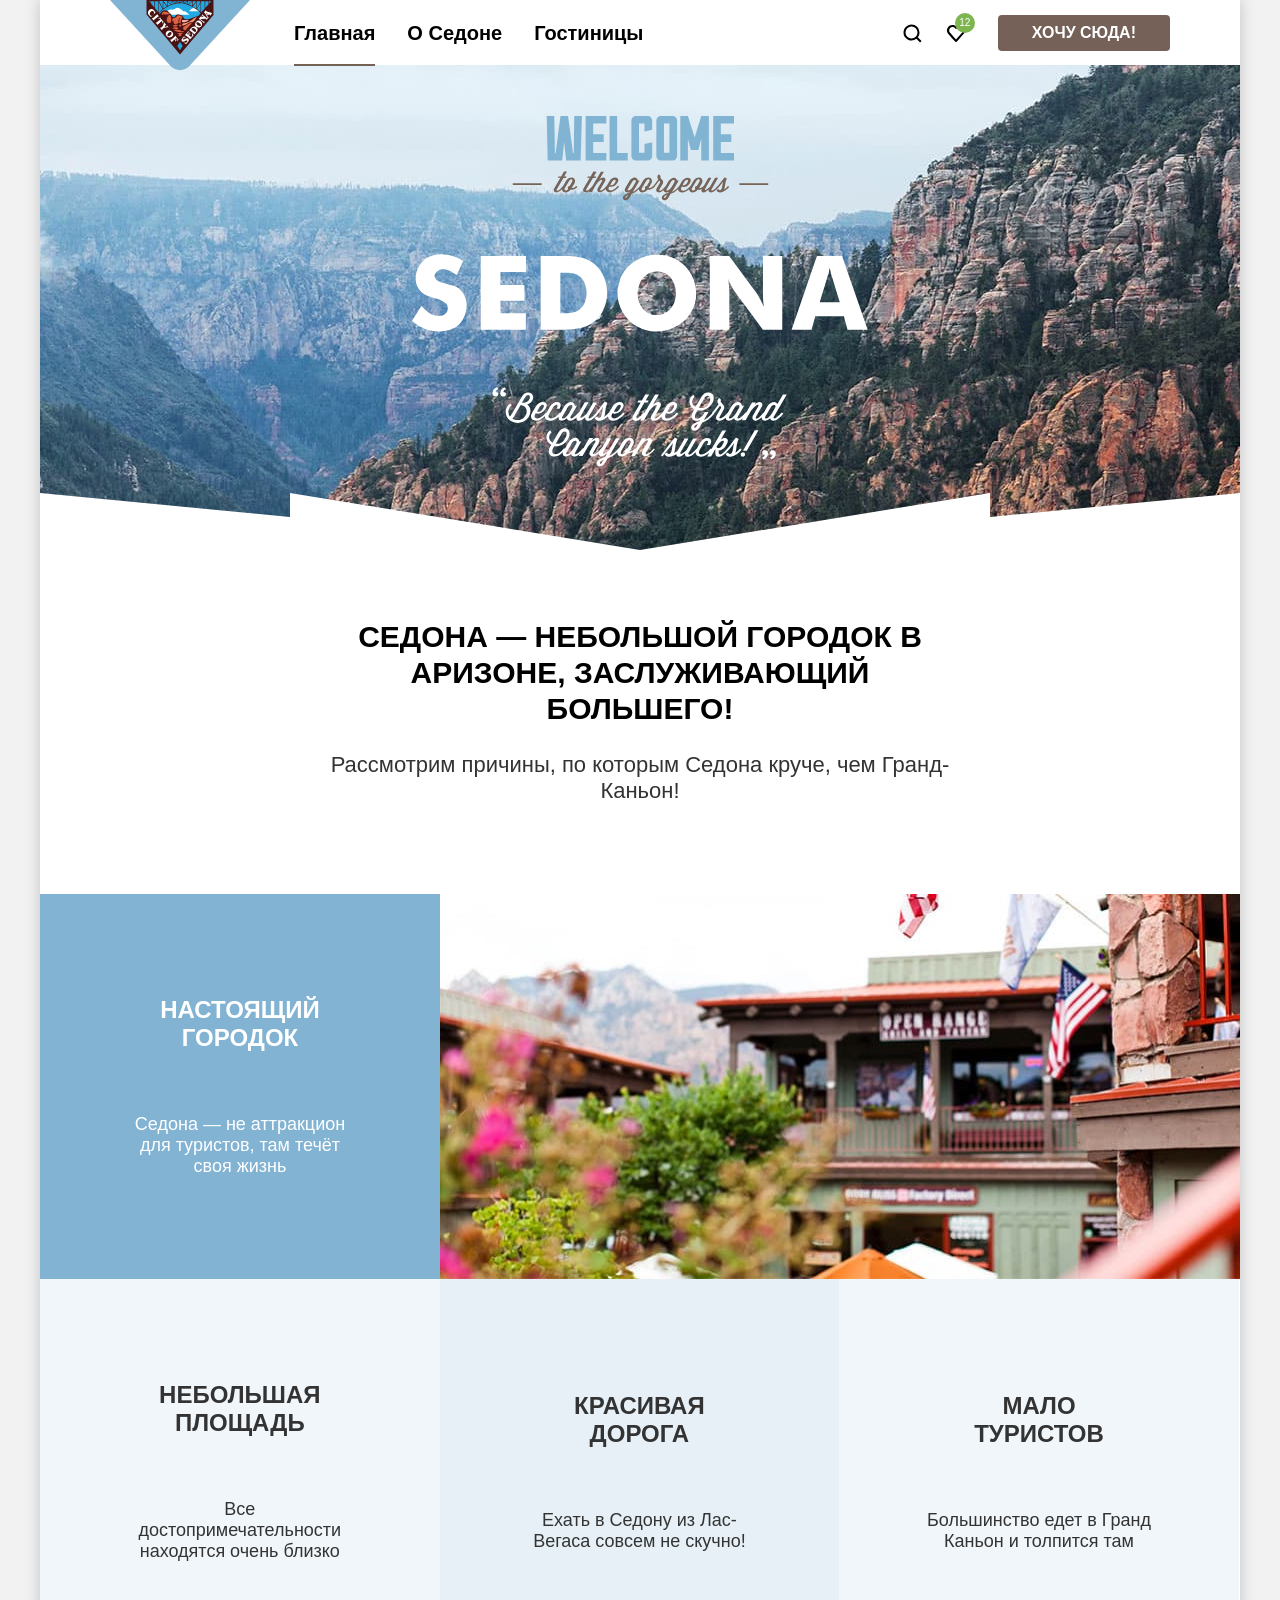
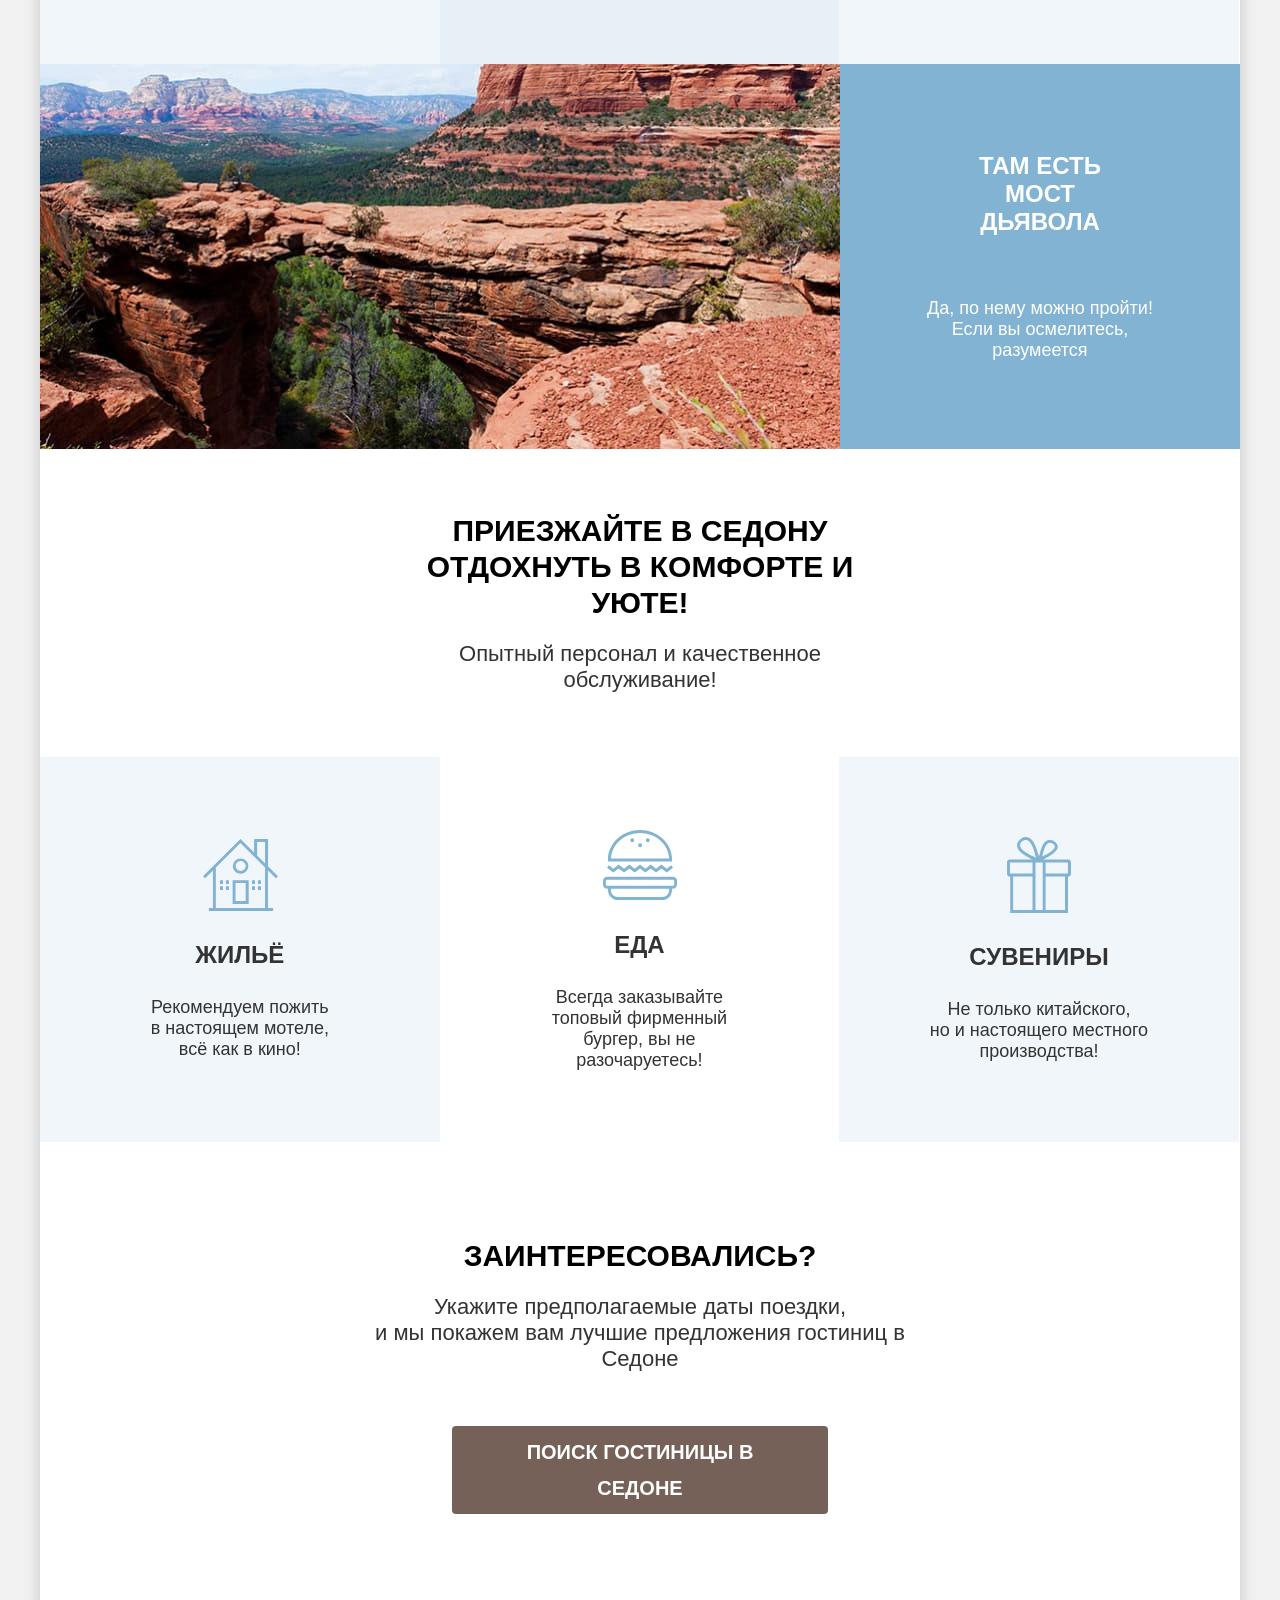
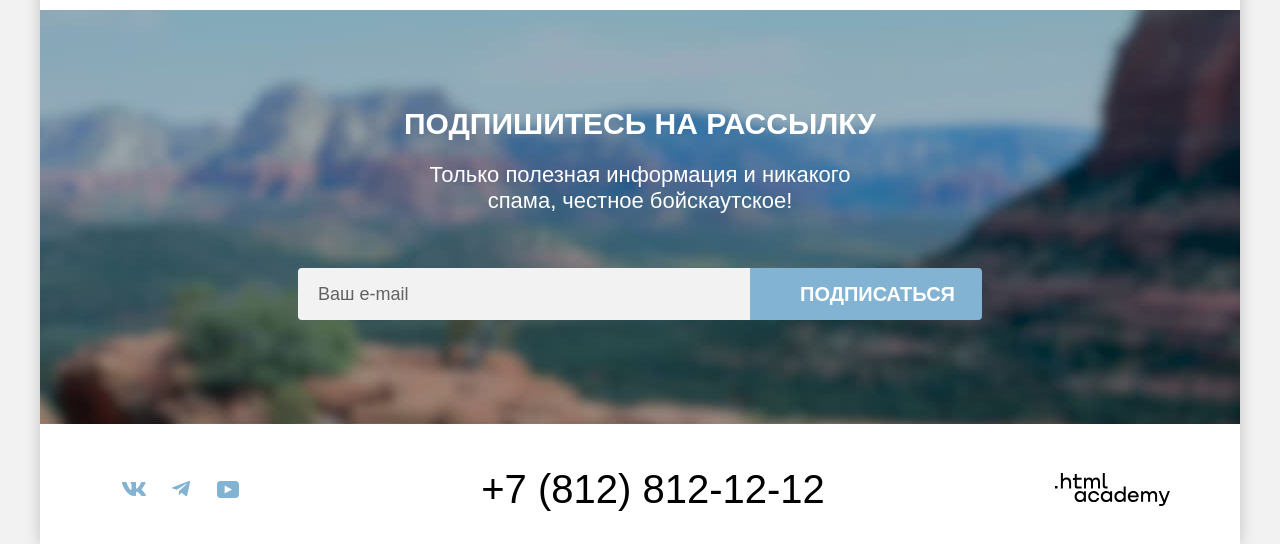
==== commit 50e97dc5: "Добавляет исправления вёрстки по критериям" ====
--- a/index.html
+++ b/index.html
@@ -41,7 +41,7 @@
       <main data-test="main">
         <section class="hero" data-test="hero">
           <h1 class="visually-hidden">Отдых в городке Седона</h1>
-          <img class="hero-img" src="images/welcome-sedona-title.svg" width="456" height="351" alt="Welcome to the gorgeous. Sedona. Because the Grand Canyon sucks!">
+          <img class="hero-img" src="images/welcome-sedona-title.svg" width="456" height="351" alt="Welcome to the gorgeous. Sedona. Because the Grand Canyon sucks.">
         </section>
         <section class="advantages" data-test="advantages">
           <h2 class="visually-hidden">Преимущества отдыха в городке Седона</h2>
@@ -53,7 +53,7 @@
                 <h3 class="item-title">Настоящий городок</h3>
                 <p class="item-text">Седона — не аттракцион для туристов, там течёт своя жизнь</p>
               </div>
-              <img class="advantages-item-img" src="images/sedona-city-1.jpg" width="800" height="385" alt="Здания и природа городка Седона">
+              <img class="advantages-item-img" src="images/sedona-city-1.jpg" width="800" height="385" alt="Здания и природа городка Седона.">
             </li>
             <li class="advantages-item">
               <h3 class="item-title">Небольшая площадь</h3>
@@ -72,7 +72,7 @@
                 <h3 class="item-title">Там есть<br> мост дьявола</h3>
                 <p class="item-text">Да, по нему можно пройти! Если вы осмелитесь, разумеется</p>
               </div>
-              <img class="advantages-item-img" src="images/sedona-city-2.jpg" width="800" height="385" alt="Вид на горы и природную достопримечательность Мост дьявола">
+              <img class="advantages-item-img" src="images/sedona-city-2.jpg" width="800" height="385" alt="Вид на горы и природную достопримечательность Мост дьявола.">
             </li>
           </ul>
         </section>
@@ -106,7 +106,10 @@
           <h2 class="section-title">Подпишитесь на рассылку</h2>
           <p class="section-big-text">Только полезная информация и никакого спама, честное бойскаутское!</p>
           <form class="subscription-form" method="post" action="https://echo.htmlacademy.ru/">
-            <input class="subscription-input-email" type="email" name="email" placeholder="Ваш e-mail" required="required">
+            <label>
+              <span class="visually-hidden">Ваш email.</span>
+              <input class="subscription-input-email" type="email" name="email" placeholder="Ваш e-mail" required="required">
+            </label>
             <input class="button subscription-button" type="submit" value="Подписаться">
           </form>
         </section>
@@ -116,25 +119,25 @@
           <li class="social-item">
             <a class="social-link" href="https://vk.com/htmlacademy">
               <span class="visually-hidden">Вконтакте</span>
-              <svg aria-hidden="true" focusable="false" xmlns="http://www.w3.org/2000/svg" width="24" height="14" fill="none" viewBox="0 0 24 14"><path fill="#83b3d3" fill-rule="evenodd" d="M23.45.95c.17-.55 0-.95-.8-.95h-2.62c-.67 0-.98.35-1.14.73 0 0-1.34 3.2-3.23 5.27-.61.6-.89.8-1.22.8-.17 0-.42-.2-.42-.74V.95c0-.66-.18-.95-.74-.95H9.15c-.42 0-.67.3-.67.6 0 .61.95.76 1.05 2.5v3.8c0 .84-.16.99-.5.99-.88 0-3.05-3.21-4.33-6.89-.25-.71-.5-1-1.17-1H.9C.15 0 0 .35 0 .73c0 .68.89 4.07 4.14 8.55C6.32 12.34 9.38 14 12.16 14c1.67 0 1.88-.37 1.88-1v-2.32c0-.73.16-.88.69-.88.38 0 1.05.2 2.61 1.67C19.11 13.22 19.4 14 20.41 14h2.62c.75 0 1.13-.37.91-1.1-.24-.72-1.09-1.77-2.21-3.02-.62-.7-1.53-1.47-1.81-1.86-.4-.49-.28-.7 0-1.14 0 0 3.2-4.43 3.53-5.93" clip-rule="evenodd"/></svg>
+              <svg aria-hidden="true" focusable="false" role="img" aria-label="Вконтакте." xmlns="http://www.w3.org/2000/svg" width="24" height="14" fill="none" viewBox="0 0 24 14"><path fill="#83b3d3" fill-rule="evenodd" d="M23.45.95c.17-.55 0-.95-.8-.95h-2.62c-.67 0-.98.35-1.14.73 0 0-1.34 3.2-3.23 5.27-.61.6-.89.8-1.22.8-.17 0-.42-.2-.42-.74V.95c0-.66-.18-.95-.74-.95H9.15c-.42 0-.67.3-.67.6 0 .61.95.76 1.05 2.5v3.8c0 .84-.16.99-.5.99-.88 0-3.05-3.21-4.33-6.89-.25-.71-.5-1-1.17-1H.9C.15 0 0 .35 0 .73c0 .68.89 4.07 4.14 8.55C6.32 12.34 9.38 14 12.16 14c1.67 0 1.88-.37 1.88-1v-2.32c0-.73.16-.88.69-.88.38 0 1.05.2 2.61 1.67C19.11 13.22 19.4 14 20.41 14h2.62c.75 0 1.13-.37.91-1.1-.24-.72-1.09-1.77-2.21-3.02-.62-.7-1.53-1.47-1.81-1.86-.4-.49-.28-.7 0-1.14 0 0 3.2-4.43 3.53-5.93" clip-rule="evenodd"/></svg>
             </a>
           </li>
           <li class="social-item">
             <a class="social-link" href="https://t.me/htmlacademy">
               <span class="visually-hidden">Telegram</span>
-              <svg aria-hidden="true" focusable="false" xmlns="http://www.w3.org/2000/svg" width="18" height="16" fill="none" viewBox="0 0 18 16"><path fill="#83b3d3" d="M16.79.1.84 6.25c-1.09.43-1.08 1.04-.2 1.31l4.1 1.28 9.47-5.98c.44-.27.85-.12.52.18L7.05 9.96l-.28 4.22c.41 0 .6-.19.83-.41l1.99-1.93 4.13 3.05c.77.42 1.31.2 1.5-.7l2.72-12.8c.28-1.12-.43-1.62-1.16-1.3"/></svg>
+              <svg aria-hidden="true" focusable="false" role="img" aria-label="Telegram." xmlns="http://www.w3.org/2000/svg" width="18" height="16" fill="none" viewBox="0 0 18 16"><path fill="#83b3d3" d="M16.79.1.84 6.25c-1.09.43-1.08 1.04-.2 1.31l4.1 1.28 9.47-5.98c.44-.27.85-.12.52.18L7.05 9.96l-.28 4.22c.41 0 .6-.19.83-.41l1.99-1.93 4.13 3.05c.77.42 1.31.2 1.5-.7l2.72-12.8c.28-1.12-.43-1.62-1.16-1.3"/></svg>
             </a>
           </li>
           <li class="social-item">
             <a class="social-link" href="https://www.youtube.com/user/htmlacademyru">
               <span class="visually-hidden">Youtube</span>
-              <svg aria-hidden="true" focusable="false" xmlns="http://www.w3.org/2000/svg" width="22" height="17" fill="none" viewBox="0 0 22 17"><path fill="#83b3d3" d="M18.6 0H3.18C1.31 0 0 1.6 0 3.4v10.1C0 15.4 1.31 17 3.17 17h15.66c1.64 0 3.17-1.6 3.17-3.4V3.4C21.78 1.6 20.47 0 18.6 0M7.67 12.54V4.46L15 8.5z"/></svg>
+              <svg aria-hidden="true" focusable="false" role="img" aria-label="Youtube." xmlns="http://www.w3.org/2000/svg" width="22" height="17" fill="none" viewBox="0 0 22 17"><path fill="#83b3d3" d="M18.6 0H3.18C1.31 0 0 1.6 0 3.4v10.1C0 15.4 1.31 17 3.17 17h15.66c1.64 0 3.17-1.6 3.17-3.4V3.4C21.78 1.6 20.47 0 18.6 0M7.67 12.54V4.46L15 8.5z"/></svg>
             </a>
           </li>
         </ul>
         <a class="footer-phone" href="tel:+78128121212">+7 (812) 812-12-12</a>
         <a class="footer-academy" href="https://htmlacademy.ru/intensive/htmlcss">
-           <svg aria-hidden="true" focusable="false" xmlns="http://www.w3.org/2000/svg" width="115" height="33" fill="none" viewBox="0 0 115 33"><path d="M0 12.9v2.6h2.5v-2.6zM11.6 4.5c-1.6 0-2.8.7-3.6 1.7h-.1V0h-2v15.5h2v-5.3c0-2.1 1.3-3.6 3.3-3.6 1.8 0 2.9 1.4 2.9 3.2v5.7h2V9.4c.1-3-1.8-4.9-4.5-4.9M26.6 4.8h-4.8V1.1h-2v3.8h-1.9v2h1.9v6c0 1.7 1 2.7 2.7 2.7h4.1v-2h-3.7c-.7 0-1.1-.4-1.1-1.1V6.8h4.8zM41.1 4.6c-1.6 0-2.9.8-3.5 2.1h-.1c-.6-1.2-1.8-2.1-3.4-2.1-1.4 0-2.5.8-3.1 1.8h-.1V4.8H29v10.6h2V10c0-2 1-3.5 2.6-3.5 1.5 0 2.4 1 2.4 2.6v6.3h2V9.8c0-2.4 1.4-3.3 2.6-3.3 1.5 0 2.4 1 2.4 2.6v6.3h2V8.9c.1-2.5-1.4-4.3-3.9-4.3M47.8 12.7c0 1.7 1 2.7 2.8 2.7h2v-2h-1.7c-.7 0-1.1-.4-1.1-1.1V0h-2zM28.9 19.7c-.9-1.1-2.2-1.8-3.9-1.8-3.1 0-5.4 2.3-5.4 5.6s2.3 5.6 5.4 5.6c1.8 0 3-.8 3.8-1.9h.1v1.6h2V18.2h-2zm-3.6 7.4c-2.2 0-3.6-1.6-3.6-3.6s1.4-3.6 3.6-3.6 3.6 1.6 3.6 3.6c0 1.9-1.4 3.6-3.6 3.6M44.2 22c-.5-2.4-2.6-4.1-5.4-4.1a5.4 5.4 0 0 0-5.6 5.6c0 3.1 2.2 5.6 5.6 5.6 2.8 0 4.9-1.8 5.4-4.2h-2.1a3.4 3.4 0 0 1-3.3 2.3c-2.2 0-3.6-1.6-3.6-3.6s1.4-3.6 3.6-3.6c1.6 0 2.8 1 3.3 2.2h2.1zM55.1 19.7c-.9-1.1-2.2-1.8-3.9-1.8-3.1 0-5.4 2.3-5.4 5.6s2.3 5.6 5.4 5.6c1.8 0 3-.8 3.8-1.9h.1v1.6h2V18.2h-2zm-3.6 7.4c-2.2 0-3.6-1.6-3.6-3.6s1.4-3.6 3.6-3.6 3.6 1.6 3.6 3.6c0 1.9-1.5 3.6-3.6 3.6M68.7 19.8c-.9-1.1-2.2-1.9-3.9-1.9-3.1 0-5.4 2.3-5.4 5.6s2.2 5.6 5.4 5.6c1.7 0 3-.8 3.8-1.8h.1v1.5h2V13.4h-2zm-3.6 7.3c-2.2 0-3.6-1.6-3.6-3.6s1.4-3.6 3.6-3.6 3.6 1.6 3.6 3.6c-.1 2-1.5 3.6-3.6 3.6M78.3 17.9c-3.3 0-5.5 2.5-5.5 5.6 0 3 2.1 5.6 5.5 5.6 2.5 0 4.5-1.3 5.2-3.6h-2.1c-.5 1-1.6 1.6-3 1.6-1.9 0-3.3-1.3-3.4-2.9h8.8c.2-3.6-2-6.3-5.5-6.3m0 1.9c1.7 0 3 1 3.3 2.6h-6.5c.3-1.5 1.5-2.6 3.2-2.6M98.2 17.9c-1.6 0-2.9.8-3.6 2h-.1c-.6-1.2-1.8-2-3.4-2-1.4 0-2.5.7-3.1 1.8v-1.5h-1.9v10.6h2v-5.4c0-2 1-3.4 2.6-3.5 1.5 0 2.4 1 2.4 2.6v6.3h2v-5.6c0-2.4 1.4-3.3 2.6-3.3 1.5 0 2.4 1 2.4 2.6v6.3h2v-6.5c.1-2.6-1.4-4.4-3.9-4.4M109.4 27l-3.6-8.9h-2.2l4.8 11.6c-.3.9-.7 1.2-1.7 1.2h-2.5v2h2.5c1.8 0 2.8-.8 3.5-2.6l4.7-12.2h-2.1z"/></svg>
+           <svg aria-hidden="true" focusable="false" role="img" aria-label="HTML Academy." xmlns="http://www.w3.org/2000/svg" width="115" height="33" fill="none" viewBox="0 0 115 33"><path d="M0 12.9v2.6h2.5v-2.6zM11.6 4.5c-1.6 0-2.8.7-3.6 1.7h-.1V0h-2v15.5h2v-5.3c0-2.1 1.3-3.6 3.3-3.6 1.8 0 2.9 1.4 2.9 3.2v5.7h2V9.4c.1-3-1.8-4.9-4.5-4.9M26.6 4.8h-4.8V1.1h-2v3.8h-1.9v2h1.9v6c0 1.7 1 2.7 2.7 2.7h4.1v-2h-3.7c-.7 0-1.1-.4-1.1-1.1V6.8h4.8zM41.1 4.6c-1.6 0-2.9.8-3.5 2.1h-.1c-.6-1.2-1.8-2.1-3.4-2.1-1.4 0-2.5.8-3.1 1.8h-.1V4.8H29v10.6h2V10c0-2 1-3.5 2.6-3.5 1.5 0 2.4 1 2.4 2.6v6.3h2V9.8c0-2.4 1.4-3.3 2.6-3.3 1.5 0 2.4 1 2.4 2.6v6.3h2V8.9c.1-2.5-1.4-4.3-3.9-4.3M47.8 12.7c0 1.7 1 2.7 2.8 2.7h2v-2h-1.7c-.7 0-1.1-.4-1.1-1.1V0h-2zM28.9 19.7c-.9-1.1-2.2-1.8-3.9-1.8-3.1 0-5.4 2.3-5.4 5.6s2.3 5.6 5.4 5.6c1.8 0 3-.8 3.8-1.9h.1v1.6h2V18.2h-2zm-3.6 7.4c-2.2 0-3.6-1.6-3.6-3.6s1.4-3.6 3.6-3.6 3.6 1.6 3.6 3.6c0 1.9-1.4 3.6-3.6 3.6M44.2 22c-.5-2.4-2.6-4.1-5.4-4.1a5.4 5.4 0 0 0-5.6 5.6c0 3.1 2.2 5.6 5.6 5.6 2.8 0 4.9-1.8 5.4-4.2h-2.1a3.4 3.4 0 0 1-3.3 2.3c-2.2 0-3.6-1.6-3.6-3.6s1.4-3.6 3.6-3.6c1.6 0 2.8 1 3.3 2.2h2.1zM55.1 19.7c-.9-1.1-2.2-1.8-3.9-1.8-3.1 0-5.4 2.3-5.4 5.6s2.3 5.6 5.4 5.6c1.8 0 3-.8 3.8-1.9h.1v1.6h2V18.2h-2zm-3.6 7.4c-2.2 0-3.6-1.6-3.6-3.6s1.4-3.6 3.6-3.6 3.6 1.6 3.6 3.6c0 1.9-1.5 3.6-3.6 3.6M68.7 19.8c-.9-1.1-2.2-1.9-3.9-1.9-3.1 0-5.4 2.3-5.4 5.6s2.2 5.6 5.4 5.6c1.7 0 3-.8 3.8-1.8h.1v1.5h2V13.4h-2zm-3.6 7.3c-2.2 0-3.6-1.6-3.6-3.6s1.4-3.6 3.6-3.6 3.6 1.6 3.6 3.6c-.1 2-1.5 3.6-3.6 3.6M78.3 17.9c-3.3 0-5.5 2.5-5.5 5.6 0 3 2.1 5.6 5.5 5.6 2.5 0 4.5-1.3 5.2-3.6h-2.1c-.5 1-1.6 1.6-3 1.6-1.9 0-3.3-1.3-3.4-2.9h8.8c.2-3.6-2-6.3-5.5-6.3m0 1.9c1.7 0 3 1 3.3 2.6h-6.5c.3-1.5 1.5-2.6 3.2-2.6M98.2 17.9c-1.6 0-2.9.8-3.6 2h-.1c-.6-1.2-1.8-2-3.4-2-1.4 0-2.5.7-3.1 1.8v-1.5h-1.9v10.6h2v-5.4c0-2 1-3.4 2.6-3.5 1.5 0 2.4 1 2.4 2.6v6.3h2v-5.6c0-2.4 1.4-3.3 2.6-3.3 1.5 0 2.4 1 2.4 2.6v6.3h2v-6.5c.1-2.6-1.4-4.4-3.9-4.4M109.4 27l-3.6-8.9h-2.2l4.8 11.6c-.3.9-.7 1.2-1.7 1.2h-2.5v2h2.5c1.8 0 2.8-.8 3.5-2.6l4.7-12.2h-2.1z"/></svg>
         </a>
       </footer>
     </div>
--- a/styles/styles.css
+++ b/styles/styles.css
@@ -72,6 +72,7 @@
 .button {
   display: block;
   padding: 8px 34px;
+  max-width: 200px;
   font-family: inherit;
   font-weight: 700;
   font-size: 16px;
@@ -106,6 +107,7 @@
 .button-submit,
 .button-reset {
   padding: 8px 50px;
+  max-width: 190px;
 }
 
 .button-submit {
@@ -134,6 +136,12 @@
   color: rgba(255, 255, 255, .1);
 }
 
+.button-more,
+.button-add,
+.button-favorites {
+  max-width: 140px;
+}
+
 .button-more {
   padding: 8px;
 }
@@ -146,6 +154,7 @@
 .hotel-search-button {
   margin-bottom: 96px;
   padding: 8px 50px;
+  max-width: 376px;
   font-size:20px;
   line-height: 36px;
 }
@@ -153,6 +162,7 @@
 .form-search-button {
   padding: 18px;
   width: 100%;
+  max-width: 577px;
   font-size: 20px;
   line-height: 24px;
   background-color: #83b3d3;
@@ -390,6 +400,7 @@
   height: 20px;
   cursor: pointer;
   border: none;
+  background: none;
 }
 
 .form-number-button svg {
@@ -481,7 +492,7 @@
 }
 
 .tooltip-text:after {
-  content: '';
+  content: "";
   position: absolute;
   left: 0;
   right: 0;
@@ -543,6 +554,10 @@
   color: #000000;
 }
 
+.navigation-link:not(.navigation-link-active):active {
+  opacity: .6;
+}
+
 .navigation-link:focus {
   outline: none;
 }
@@ -571,19 +586,12 @@
 }
 
 .search-link {
+  position: relative;
   display: block;
   padding: 24px 13px 23px;
   min-width: 44px;
   min-height: 65px;
   background: url("../images/search.svg") no-repeat center center;
-}
-
-.search-link:hover,
-.search-link:focus,
-.favourites:hover,
-.favourites:focus {
-  opacity: .6;
-  outline: none;
 }
 
 .favourites {
@@ -612,6 +620,30 @@
   text-align: center;
 }
 
+.search-link:hover:after,
+.favourites:hover:after {
+  content: "";
+  position: absolute;
+  left: 10px;
+  right: 10px;
+  bottom: -1px;
+  z-index: 1;
+  display: block;
+  width: auto;
+  height: 2px;
+  background-color: #756257;
+}
+
+.search-link:focus,
+.favourites:focus {
+  outline: none;
+}
+
+.search-link:active,
+.favourites:active {
+  opacity: .6;
+}
+
 .hero {
   position: relative;
   margin-bottom: 69px;
@@ -881,6 +913,7 @@
   position: relative;
   display: block;
   padding-left: 37px;
+  cursor: pointer;
 }
 
 .control-mark {
@@ -1013,8 +1046,7 @@
   position: absolute;
   left: 105px;
   top: 12px;
-  color: #000000;
-  opacity: 30%;
+  color: rgba(0, 0, 0, .3);
   line-height: 24px;
 }
 
@@ -1065,7 +1097,7 @@
   border: 2px solid #e5e5e5;
   border-radius: 4px;
   min-width: 292px;
-  font-family: "PT Sans";
+  font-family: "PT Sans", sans-serif;
   font-size: 18px;
   line-height: 21px;
   color: #333333;
@@ -1241,6 +1273,7 @@
 .catalog-card-rating {
   margin: 0;
   padding: 8px;
+  max-width: 140px;
   font-size: 16px;
   line-height: 20px;
   text-align: center;
@@ -1328,6 +1361,7 @@
 }
 
 .subscription-input-email {
+  width: 100%;
   background-color: #f2f2f2;
   font-family: inherit;
   font-size: 18px;
@@ -1354,8 +1388,7 @@
   font-size: 18px;
   font-weight: 400;
   line-height: 24px;
-  color: #000000;
-  opacity: 60%;
+  color: rgba(0, 0, 0, .6);
 }
 
 .subscription-input-email:disabled,
@@ -1366,6 +1399,7 @@
 
 .subscription-button {
   padding: 8px 50px;
+  max-width: 232px;
   font-size:20px;
   line-height: 36px;
   background-color: #82B3D3;
@@ -1381,6 +1415,7 @@
 .social-list {
   display: flex;
   flex-wrap: wrap;
+  max-width: 180px;
 }
 
 .social-item {
